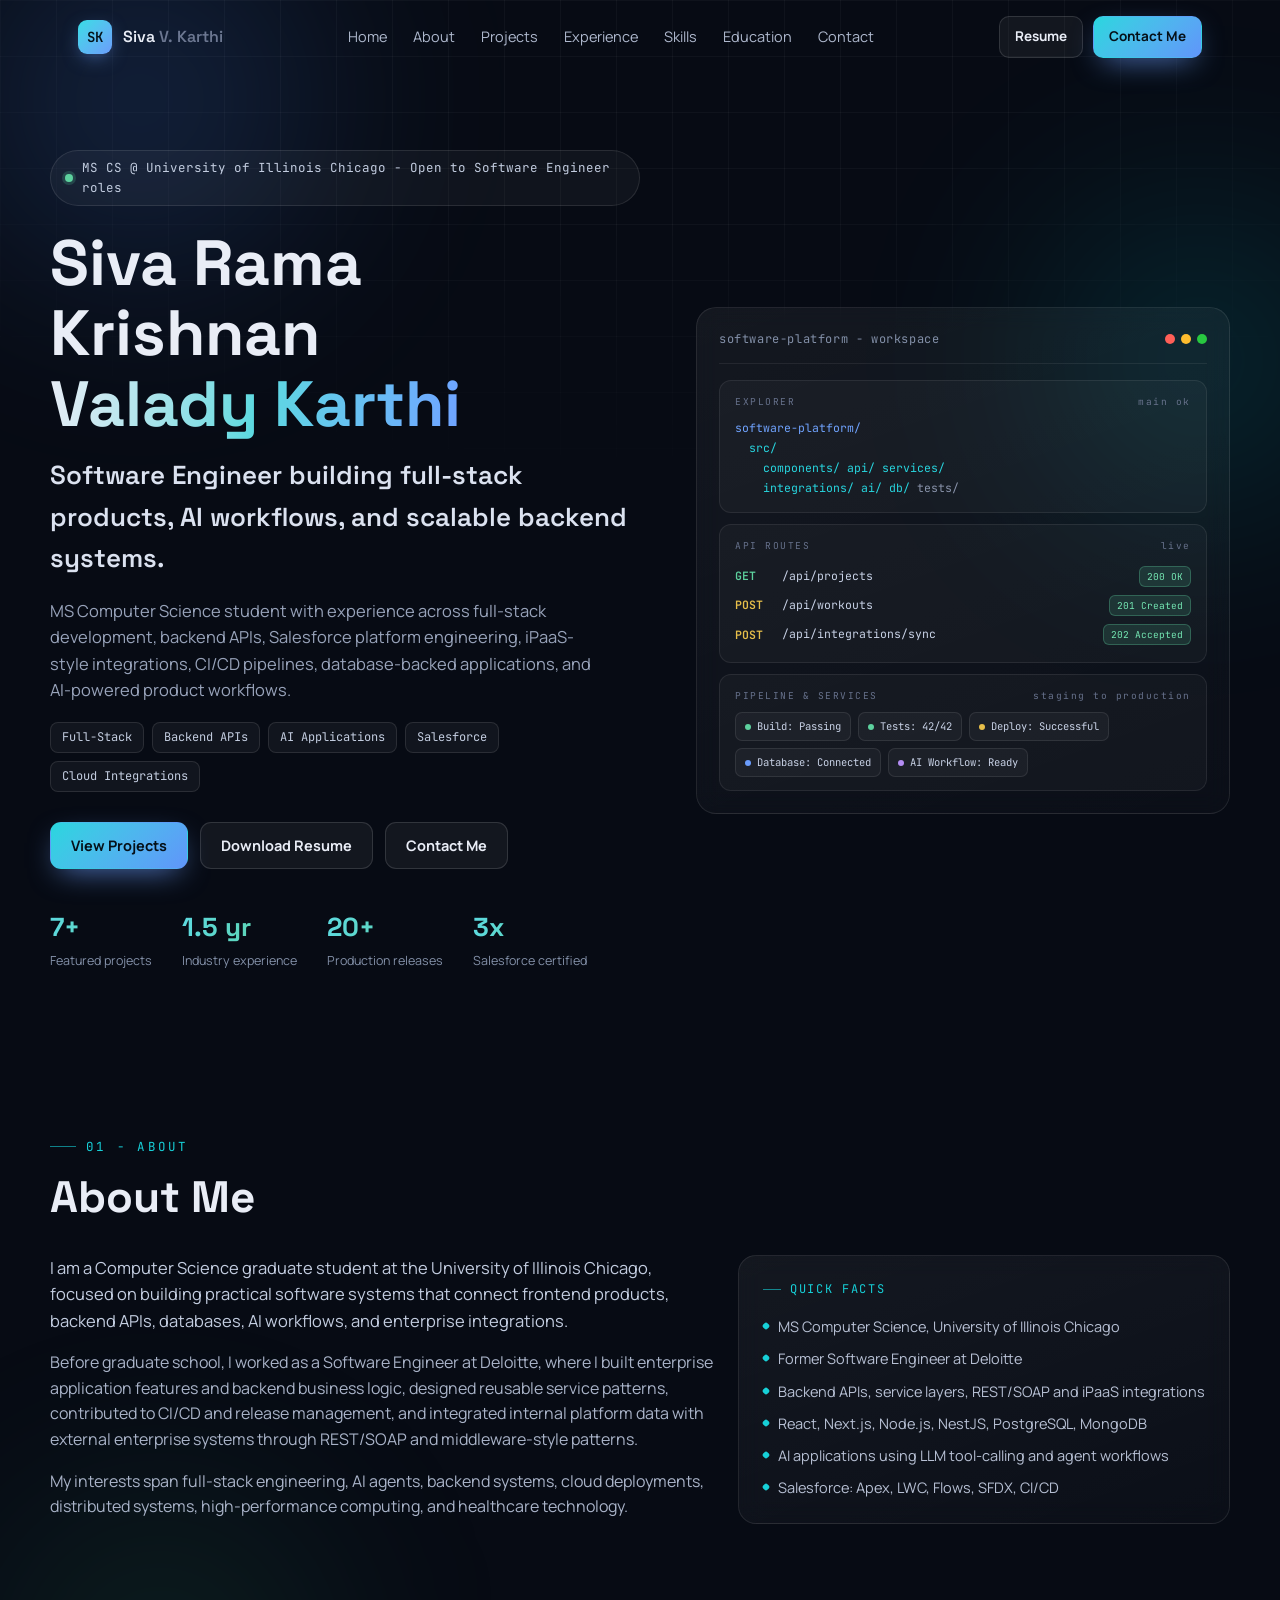
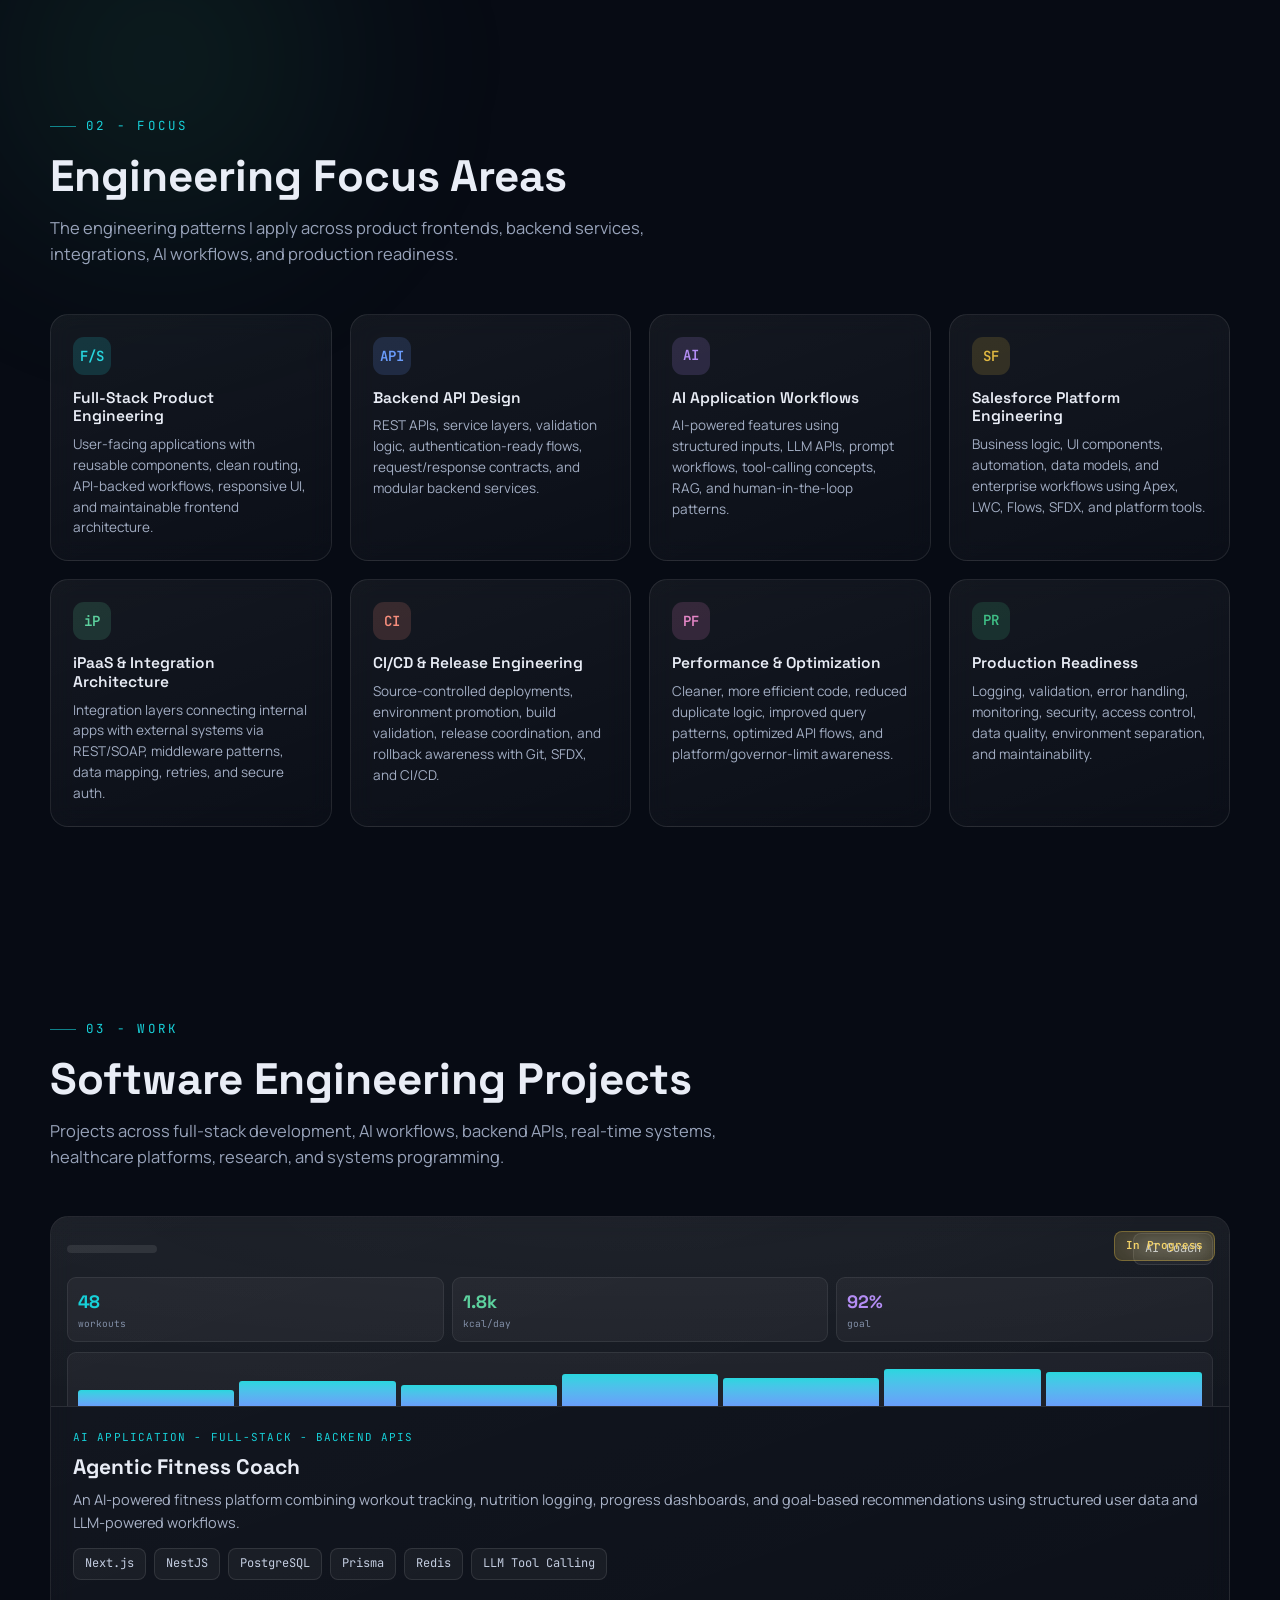
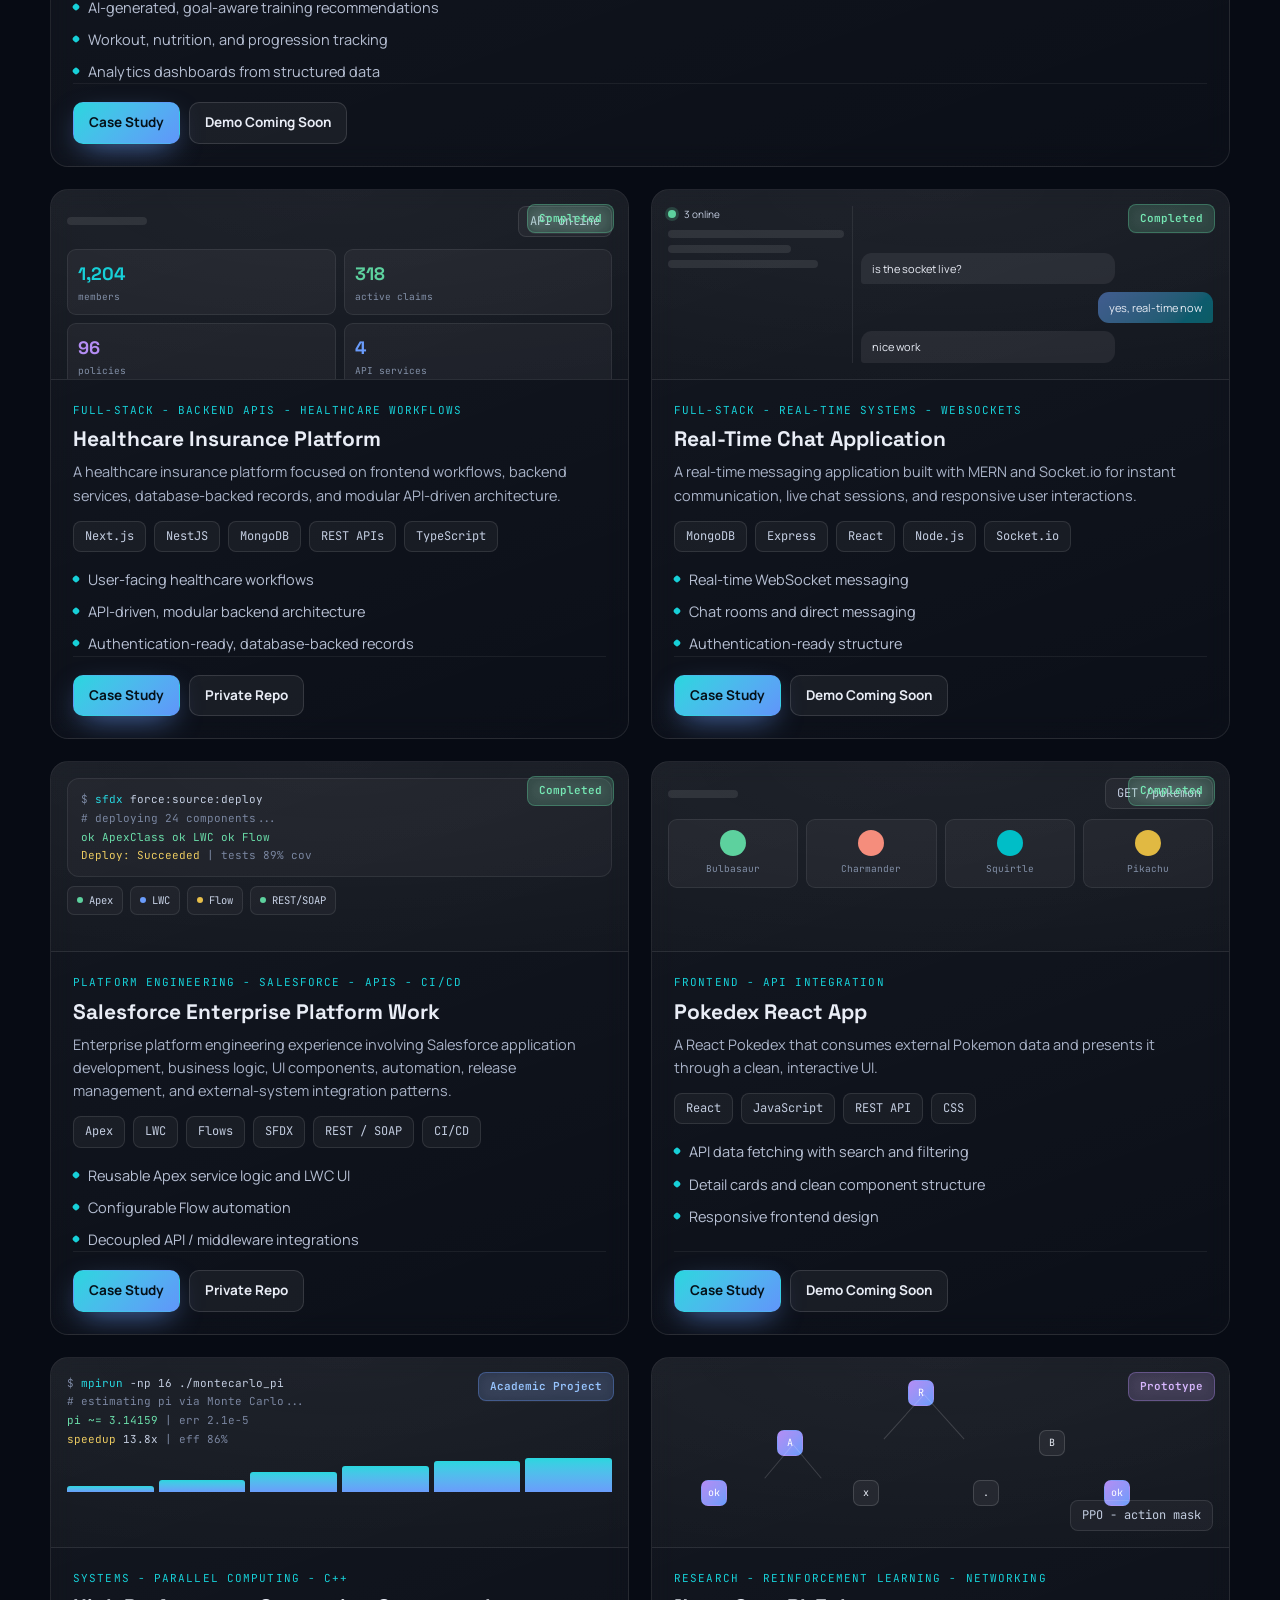
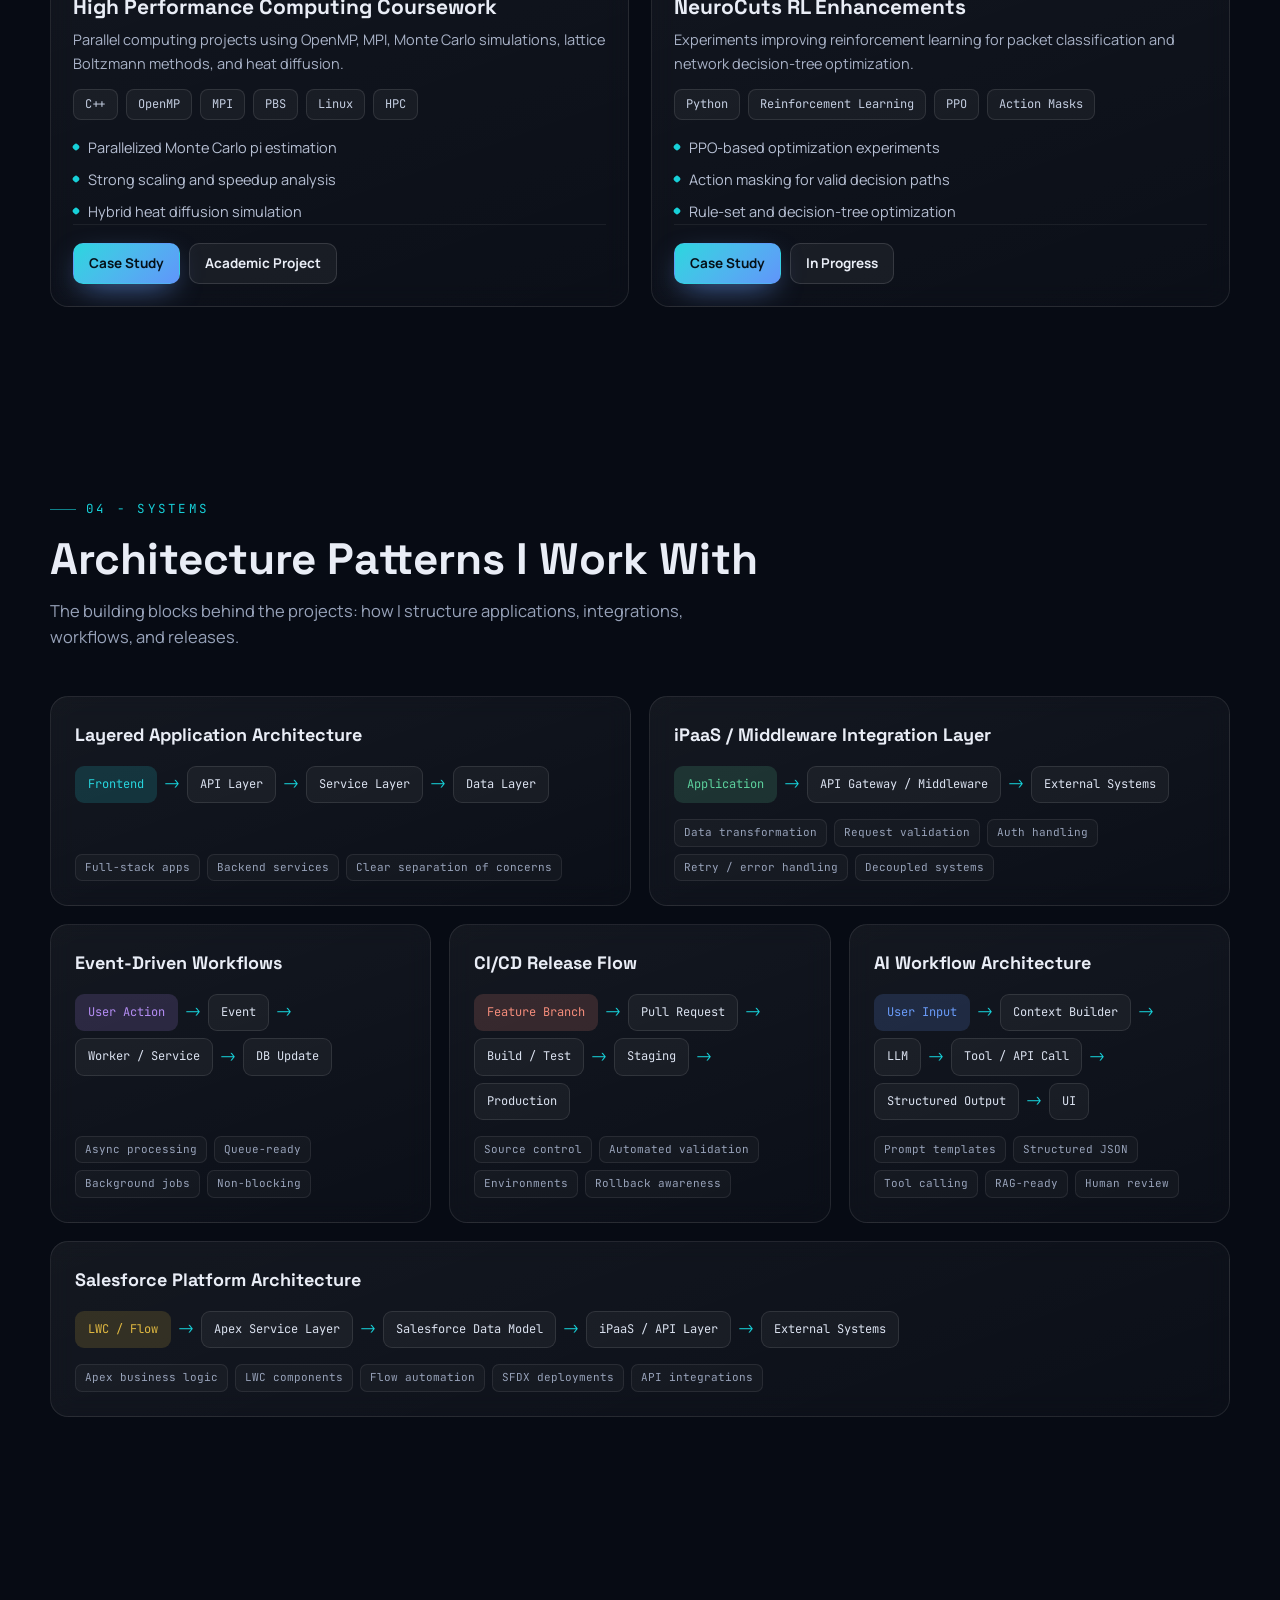
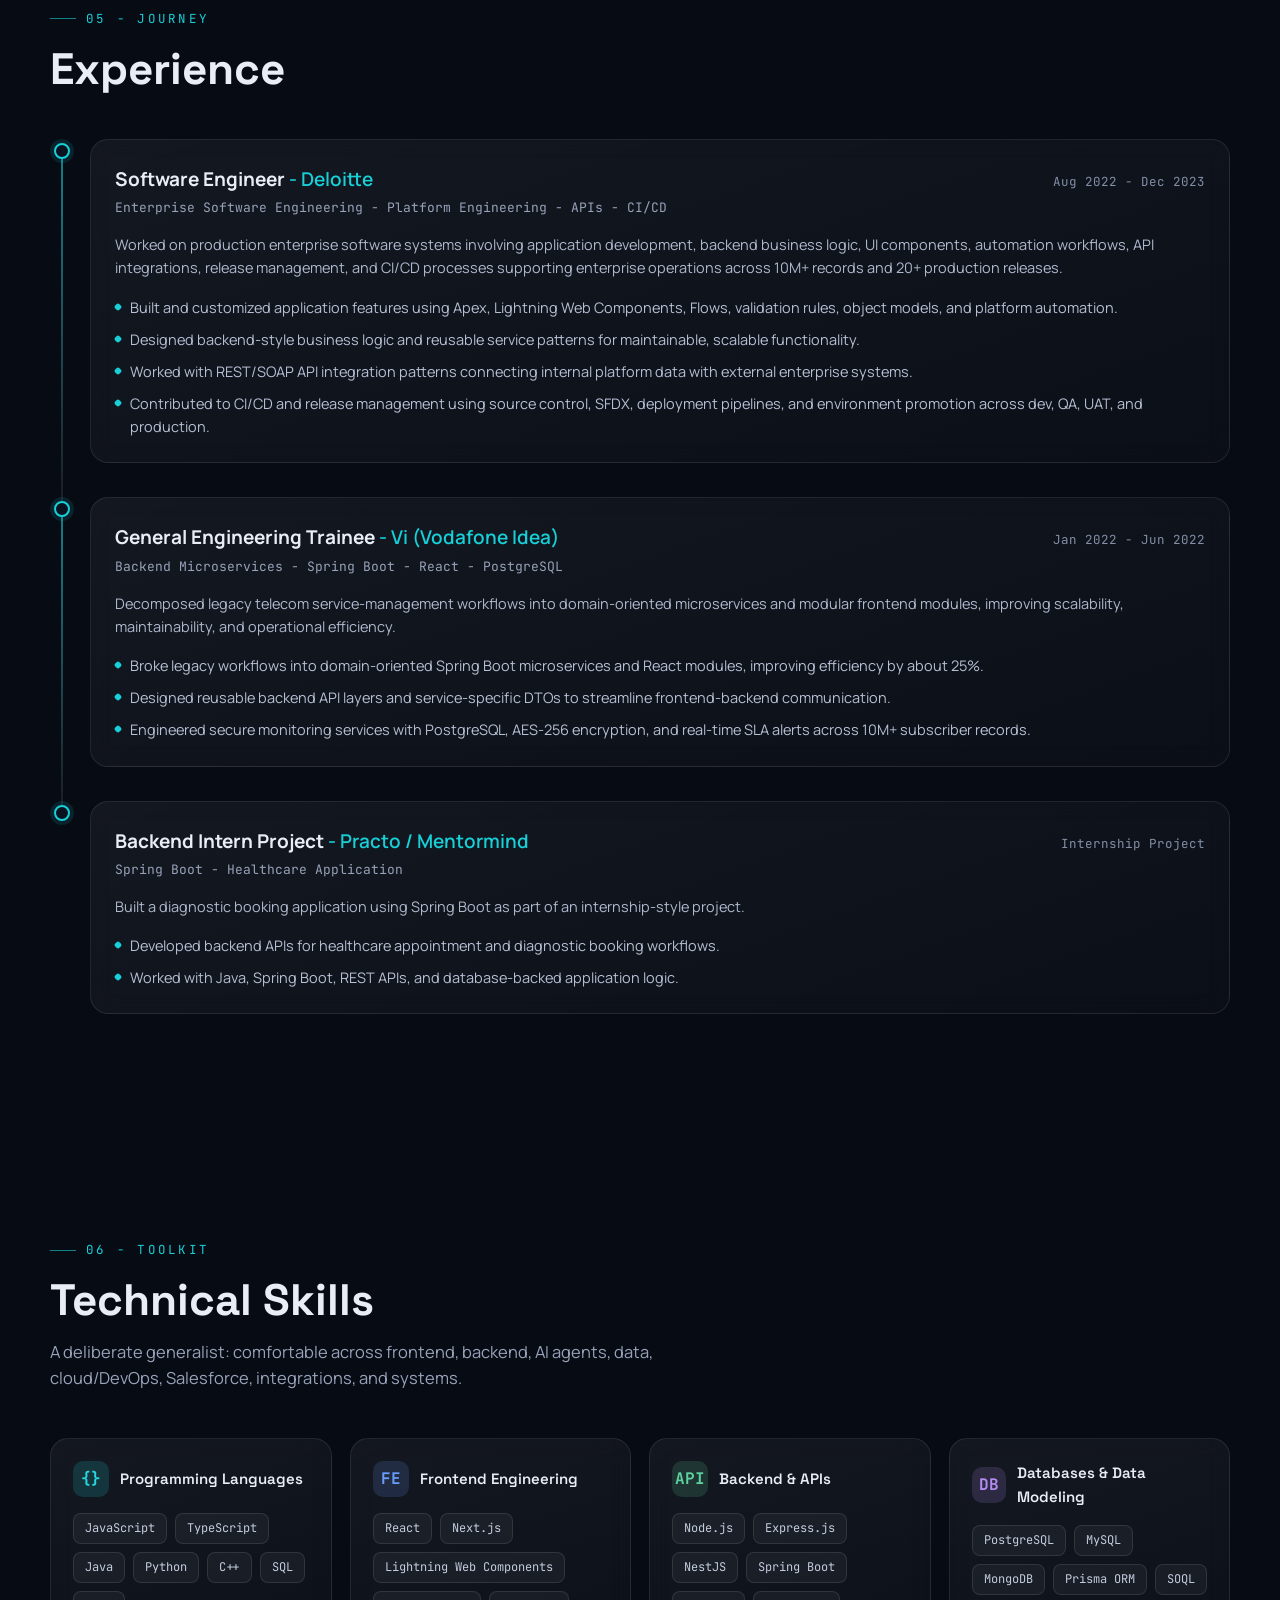
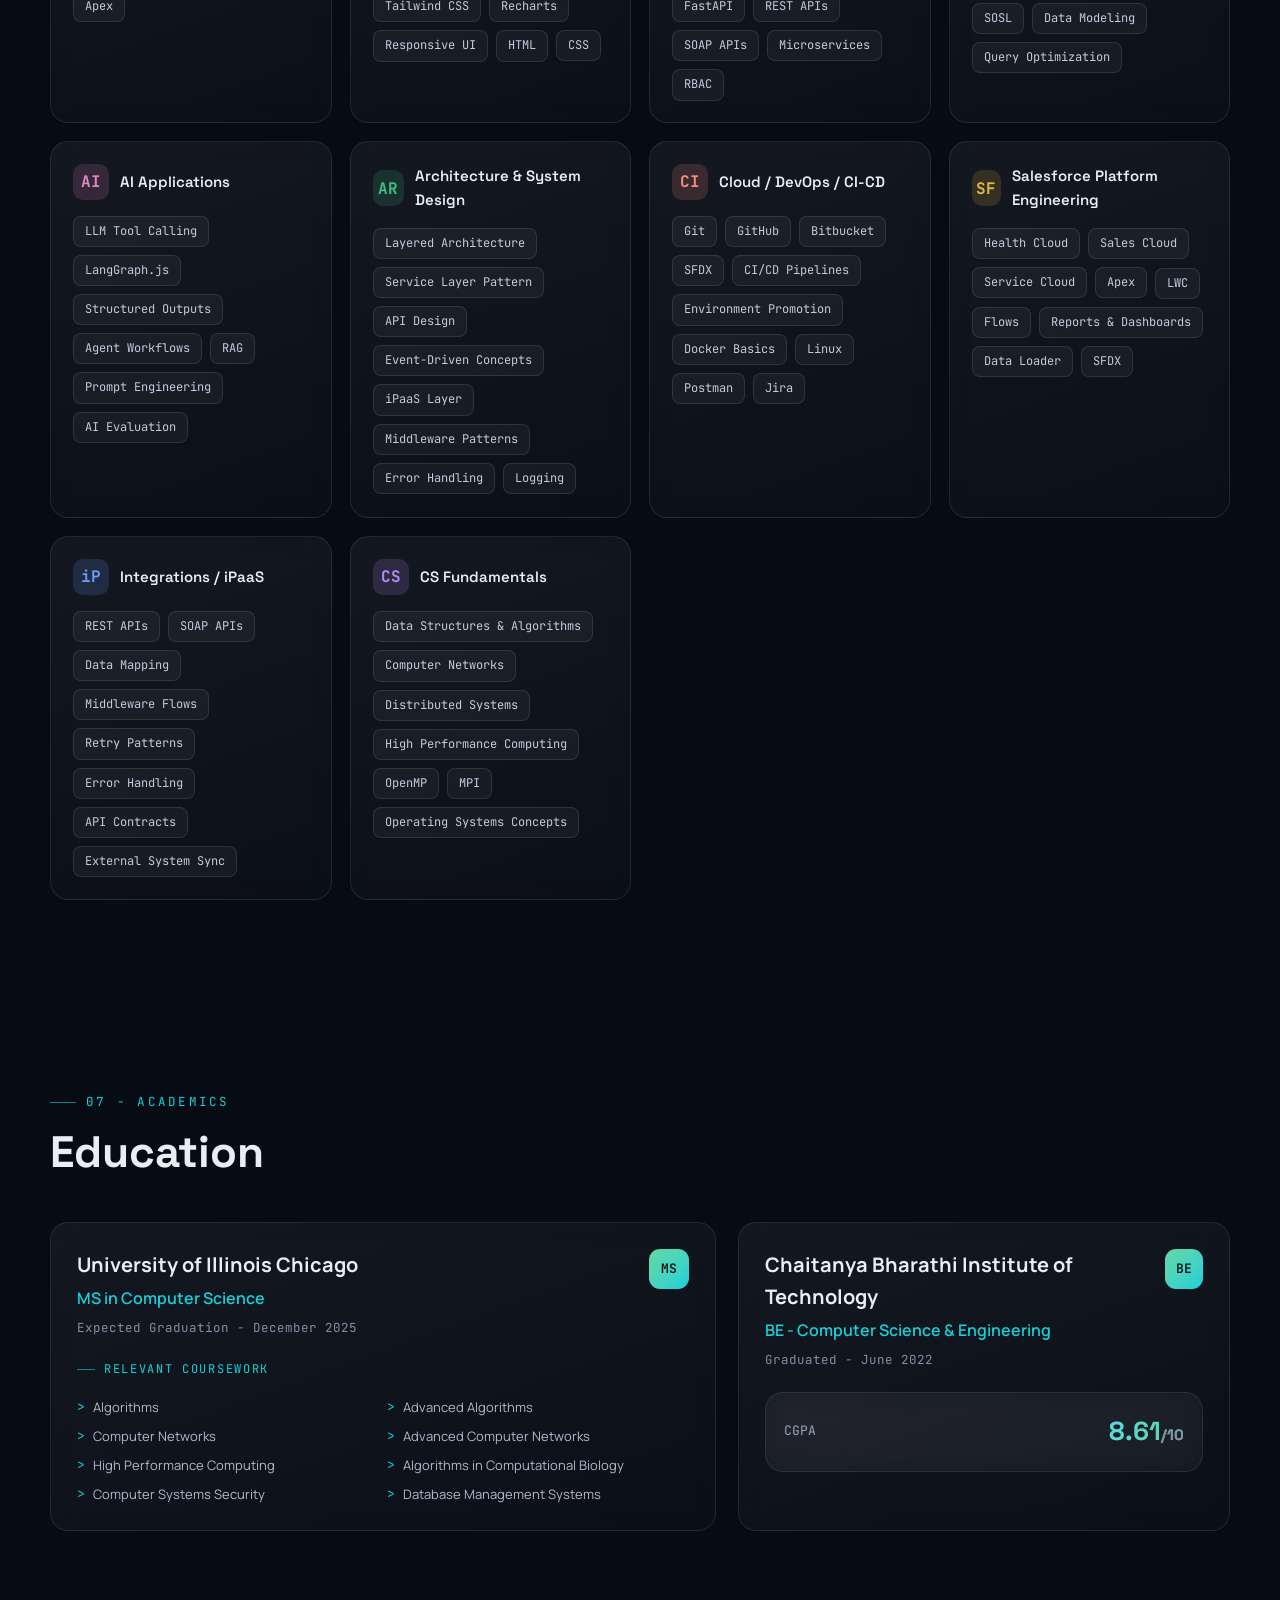
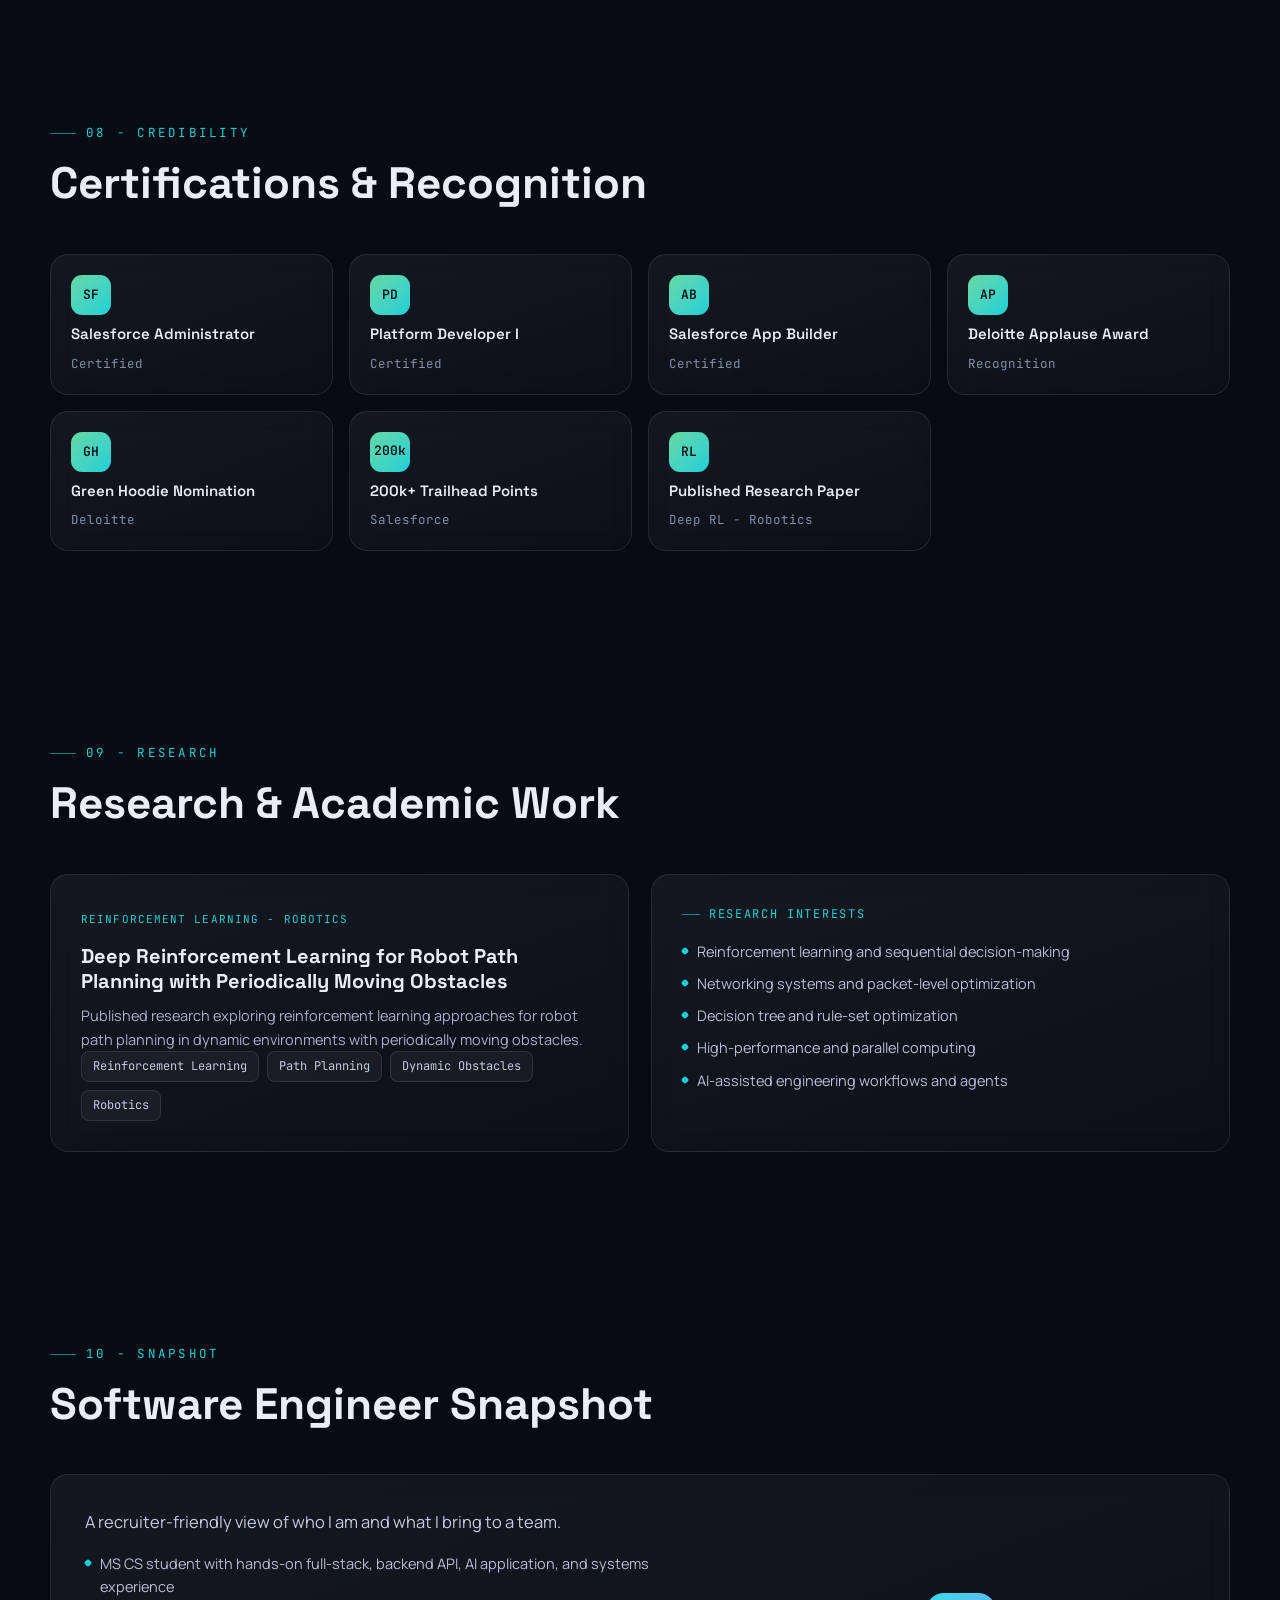
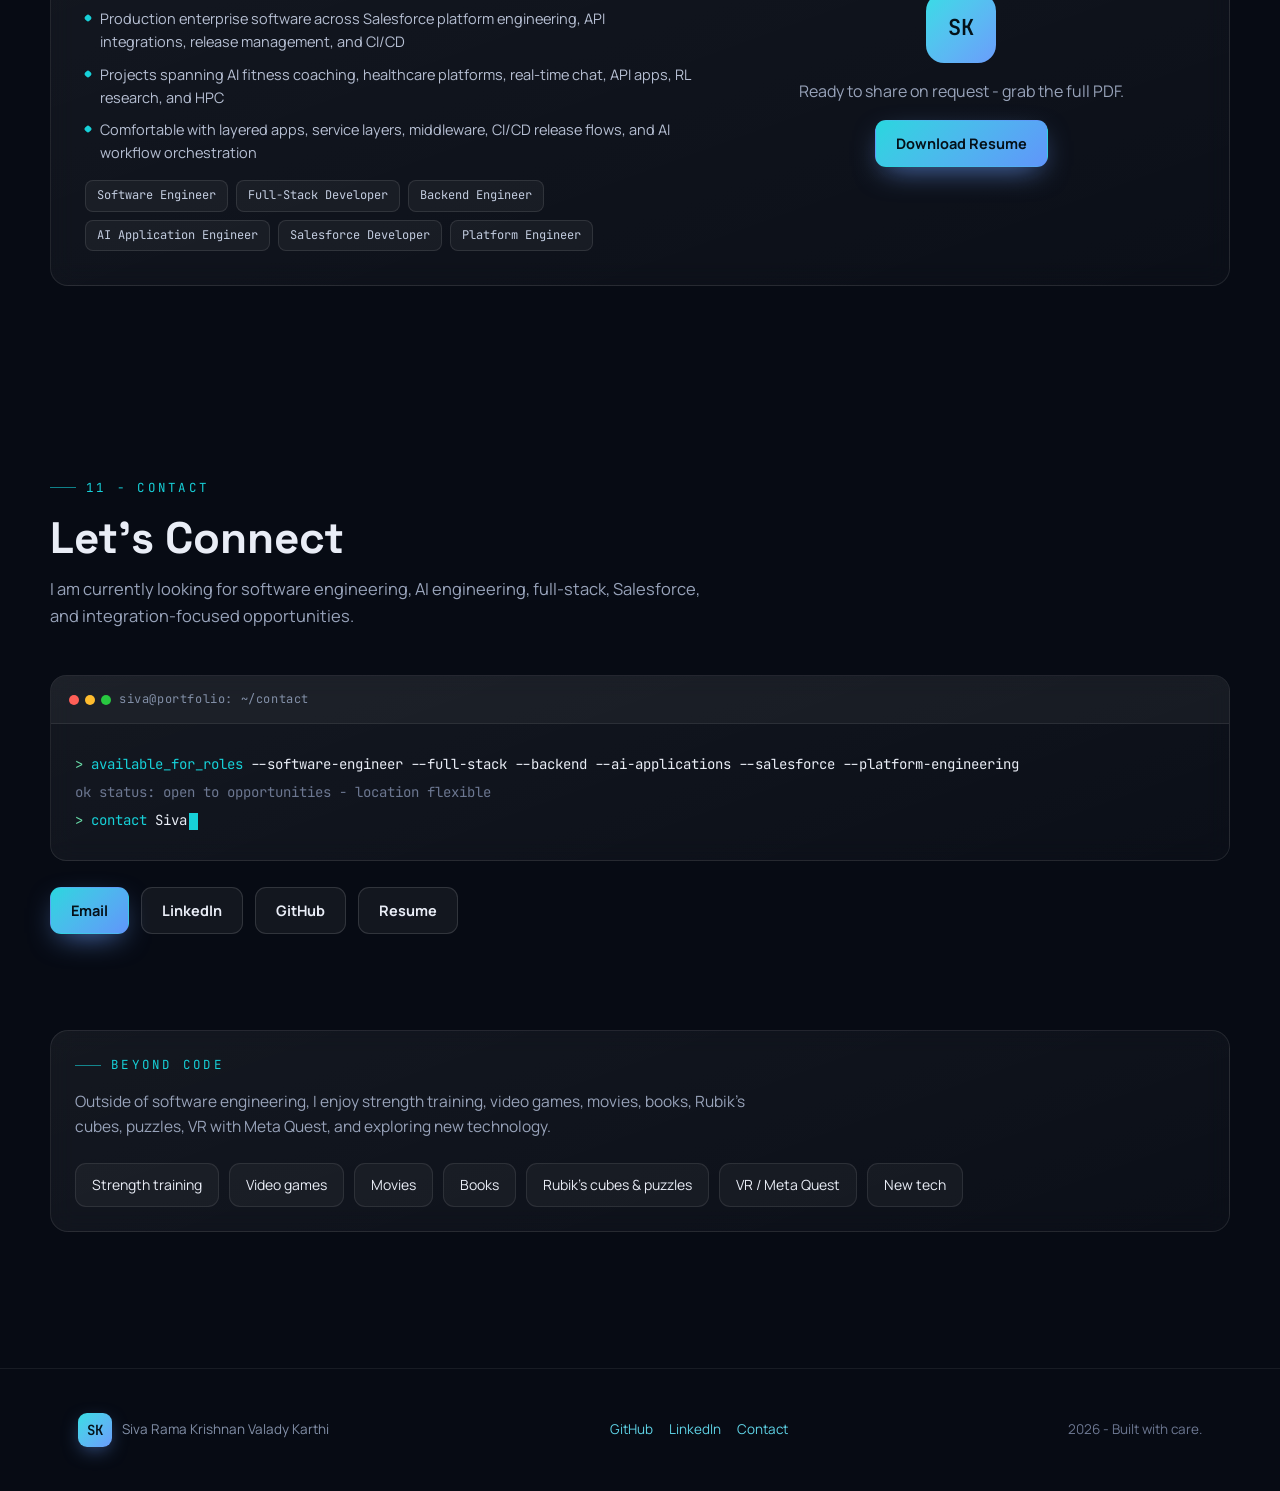
==== index.html @ 2f099daa "portfolio push init" ====
<!DOCTYPE html>
<html lang="en">
<head>
  <meta charset="utf-8">
  <meta name="viewport" content="width=device-width, initial-scale=1">
  <title>Siva Rama Krishnan Valady Karthi - Software Engineer</title>
  <link rel="preconnect" href="https://fonts.googleapis.com">
  <link rel="preconnect" href="https://fonts.gstatic.com" crossorigin>
  <link href="https://fonts.googleapis.com/css2?family=Space+Grotesk:wght@400;500;600;700&family=Manrope:wght@400;500;600;700;800&family=JetBrains+Mono:wght@400;500;600&display=swap" rel="stylesheet">
  <link rel="stylesheet" href="styles.css">
</head>
<body>
  <div class="bg">
    <div class="bg-grid"></div>
    <div class="glow glow1"></div>
    <div class="glow glow2"></div>
    <div class="glow glow3"></div>
  </div>

  <div class="page">
    <nav class="nav" id="nav">
      <div class="nav-in">
        <a href="#home" class="brand"><span class="brand-mark">SK</span><span>Siva<span class="dim"> V. Karthi</span></span></a>
        <div class="nav-links">
          <a href="#home">Home</a>
          <a href="#about">About</a>
          <a href="#projects">Projects</a>
          <a href="#experience">Experience</a>
          <a href="#skills">Skills</a>
          <a href="#education">Education</a>
          <a href="#contact">Contact</a>
        </div>
        <div class="nav-cta">
          <a href="Siva-Resume.pdf" class="btn btn-ghost btn-sm desk">Resume</a>
          <a href="#contact" class="btn btn-primary btn-sm">Contact Me</a>
        </div>
      </div>
    </nav>

    <header id="home" class="section hero wrap">
      <div>
        <span class="badge-pill"><span class="dot"></span>MS CS @ University of Illinois Chicago - Open to Software Engineer roles</span>
        <h1 class="hero-name">Siva Rama Krishnan<br><span class="grad-text">Valady Karthi</span></h1>
        <p class="hero-head">Software Engineer building full-stack products, AI workflows, and scalable backend systems.</p>
        <p class="hero-sub muted">MS Computer Science student with experience across full-stack development, backend APIs, Salesforce platform engineering, iPaaS-style integrations, CI/CD pipelines, database-backed applications, and AI-powered product workflows.</p>
        <div class="chiprow hero-tags">
          <span class="chip">Full-Stack</span><span class="chip">Backend APIs</span><span class="chip">AI Applications</span><span class="chip">Salesforce</span><span class="chip">Cloud Integrations</span>
        </div>
        <div class="hero-cta">
          <a href="#projects" class="btn btn-primary">View Projects</a>
          <a href="Siva-Resume.pdf" class="btn btn-ghost">Download Resume</a>
          <a href="#contact" class="btn btn-ghost">Contact Me</a>
        </div>
        <div class="hero-stats">
          <div><div class="stat-n grad-text2">7+</div><div class="stat-l">Featured projects</div></div>
          <div><div class="stat-n grad-text2">1.5 yr</div><div class="stat-l">Industry experience</div></div>
          <div><div class="stat-n grad-text2">20+</div><div class="stat-l">Production releases</div></div>
          <div><div class="stat-n grad-text2">3x</div><div class="stat-l">Salesforce certified</div></div>
        </div>
      </div>

      <div class="diagram glass reveal">
        <div class="diag-head">
          <span class="diag-title">software-platform - workspace</span>
          <span class="tdots"><i style="background:#ff5f57"></i><i style="background:#febc2e"></i><i style="background:#28c840"></i></span>
        </div>
        <div class="ws">
          <div class="ws-panel">
            <div class="ws-cap"><span>EXPLORER</span><span>main ok</span></div>
            <div class="ws-tree"><span class="rt">software-platform/</span><br>&nbsp;&nbsp;<span class="fld">src/</span><br>&nbsp;&nbsp;&nbsp;&nbsp;<span class="fld">components/</span> <span class="fld">api/</span> <span class="fld">services/</span><br>&nbsp;&nbsp;&nbsp;&nbsp;<span class="fld">integrations/</span> <span class="fld">ai/</span> <span class="fld">db/</span> <span class="lf">tests/</span></div>
          </div>
          <div class="ws-panel">
            <div class="ws-cap"><span>API ROUTES</span><span>live</span></div>
            <div class="api-row"><span class="mth get">GET</span><span class="api-path">/api/projects</span><span class="api-code c2xx">200 OK</span></div>
            <div class="api-row"><span class="mth post">POST</span><span class="api-path">/api/workouts</span><span class="api-code c2xx">201 Created</span></div>
            <div class="api-row"><span class="mth post">POST</span><span class="api-path">/api/integrations/sync</span><span class="api-code c2xx">202 Accepted</span></div>
          </div>
          <div class="ws-panel">
            <div class="ws-cap"><span>PIPELINE & SERVICES</span><span>staging to production</span></div>
            <div class="ws-badges">
              <span class="ws-b"><i style="background:oklch(0.78 0.13 162)"></i>Build: Passing</span>
              <span class="ws-b"><i style="background:oklch(0.78 0.13 162)"></i>Tests: 42/42</span>
              <span class="ws-b"><i style="background:oklch(0.82 0.14 90)"></i>Deploy: Successful</span>
              <span class="ws-b"><i style="background:oklch(0.7 0.15 262)"></i>Database: Connected</span>
              <span class="ws-b"><i style="background:oklch(0.72 0.15 300)"></i>AI Workflow: Ready</span>
            </div>
          </div>
        </div>
      </div>
    </header>

    <section id="about" class="section wrap">
      <div class="reveal"><span class="eyebrow">01 - About</span><h2 class="sec-title">About Me</h2></div>
      <div class="two about-grid reveal">
        <div>
          <p class="lead">I am a Computer Science graduate student at the University of Illinois Chicago, focused on building practical software systems that connect frontend products, backend APIs, databases, AI workflows, and enterprise integrations.</p>
          <p class="body-copy">Before graduate school, I worked as a Software Engineer at Deloitte, where I built enterprise application features and backend business logic, designed reusable service patterns, contributed to CI/CD and release management, and integrated internal platform data with external enterprise systems through REST/SOAP and middleware-style patterns.</p>
          <p class="body-copy">My interests span full-stack engineering, AI agents, backend systems, cloud deployments, distributed systems, high-performance computing, and healthcare technology.</p>
        </div>
        <div class="glass info-card">
          <div class="mb-label">Quick facts</div>
          <ul class="mb-list">
            <li>MS Computer Science, University of Illinois Chicago</li>
            <li>Former Software Engineer at Deloitte</li>
            <li>Backend APIs, service layers, REST/SOAP and iPaaS integrations</li>
            <li>React, Next.js, Node.js, NestJS, PostgreSQL, MongoDB</li>
            <li>AI applications using LLM tool-calling and agent workflows</li>
            <li>Salesforce: Apex, LWC, Flows, SFDX, CI/CD</li>
          </ul>
        </div>
      </div>
    </section>

    <section id="focus" class="section wrap">
      <div class="reveal"><span class="eyebrow">02 - Focus</span><h2 class="sec-title">Engineering Focus Areas</h2><p class="sec-sub muted">The engineering patterns I apply across product frontends, backend services, integrations, AI workflows, and production readiness.</p></div>
      <div class="focus-grid" id="focus-grid"></div>
    </section>

    <section id="projects" class="section wrap">
      <div class="reveal"><span class="eyebrow">03 - Work</span><h2 class="sec-title">Software Engineering Projects</h2><p class="sec-sub muted">Projects across full-stack development, AI workflows, backend APIs, real-time systems, healthcare platforms, research, and systems programming.</p></div>
      <div class="proj-grid" id="projects-grid"></div>
    </section>

    <section id="patterns" class="section wrap">
      <div class="reveal"><span class="eyebrow">04 - Systems</span><h2 class="sec-title">Architecture Patterns I Work With</h2><p class="sec-sub muted">The building blocks behind the projects: how I structure applications, integrations, workflows, and releases.</p></div>
      <div class="pat-grid" id="patterns-grid"></div>
    </section>

    <section id="experience" class="section wrap">
      <div class="reveal"><span class="eyebrow">05 - Journey</span><h2 class="sec-title">Experience</h2></div>
      <div class="timeline" id="experience-timeline"></div>
    </section>

    <section id="skills" class="section wrap">
      <div class="reveal"><span class="eyebrow">06 - Toolkit</span><h2 class="sec-title">Technical Skills</h2><p class="sec-sub muted">A deliberate generalist: comfortable across frontend, backend, AI agents, data, cloud/DevOps, Salesforce, integrations, and systems.</p></div>
      <div class="skill-grid" id="skills-grid"></div>
    </section>

    <section id="education" class="section wrap">
      <div class="reveal"><span class="eyebrow">07 - Academics</span><h2 class="sec-title">Education</h2></div>
      <div class="edu-grid" id="education-section"></div>
    </section>

    <section id="certs" class="section wrap">
      <div class="reveal"><span class="eyebrow">08 - Credibility</span><h2 class="sec-title">Certifications & Recognition</h2></div>
      <div class="cert-grid" id="certs-grid"></div>
    </section>

    <section id="research" class="section wrap">
      <div class="reveal"><span class="eyebrow">09 - Research</span><h2 class="sec-title">Research & Academic Work</h2></div>
      <div class="two">
        <div class="res-card glass reveal">
          <span class="proj-cat">Reinforcement Learning - Robotics</span>
          <h3 class="res-title">Deep Reinforcement Learning for Robot Path Planning with Periodically Moving Obstacles</h3>
          <p class="proj-desc">Published research exploring reinforcement learning approaches for robot path planning in dynamic environments with periodically moving obstacles.</p>
          <div class="chiprow"><span class="chip">Reinforcement Learning</span><span class="chip">Path Planning</span><span class="chip">Dynamic Obstacles</span><span class="chip">Robotics</span></div>
        </div>
        <div class="res-card glass reveal">
          <div class="mb-label">Research interests</div>
          <ul class="mb-list">
            <li>Reinforcement learning and sequential decision-making</li>
            <li>Networking systems and packet-level optimization</li>
            <li>Decision tree and rule-set optimization</li>
            <li>High-performance and parallel computing</li>
            <li>AI-assisted engineering workflows and agents</li>
          </ul>
        </div>
      </div>
    </section>

    <section class="section wrap">
      <div class="reveal"><span class="eyebrow">10 - Snapshot</span><h2 class="sec-title">Software Engineer Snapshot</h2></div>
      <div class="resume-snap glass reveal">
        <div>
          <p class="lead">A recruiter-friendly view of who I am and what I bring to a team.</p>
          <ul class="snap-list">
            <li>MS CS student with hands-on full-stack, backend API, AI application, and systems experience</li>
            <li>Production enterprise software across Salesforce platform engineering, API integrations, release management, and CI/CD</li>
            <li>Projects spanning AI fitness coaching, healthcare platforms, real-time chat, API apps, RL research, and HPC</li>
            <li>Comfortable with layered apps, service layers, middleware, CI/CD release flows, and AI workflow orchestration</li>
          </ul>
          <div class="roles-tags">
            <span class="chip">Software Engineer</span><span class="chip">Full-Stack Developer</span><span class="chip">Backend Engineer</span><span class="chip">AI Application Engineer</span><span class="chip">Salesforce Developer</span><span class="chip">Platform Engineer</span>
          </div>
        </div>
        <div class="snap-mark">
          <div class="snap-logo">SK</div>
          <p class="muted">Ready to share on request - grab the full PDF.</p>
          <a href="Siva-Resume.pdf" class="btn btn-primary">Download Resume</a>
        </div>
      </div>
    </section>

    <section id="contact" class="section wrap">
      <div class="reveal"><span class="eyebrow">11 - Contact</span><h2 class="sec-title">Let's Connect</h2><p class="sec-sub muted">I am currently looking for software engineering, AI engineering, full-stack, Salesforce, and integration-focused opportunities.</p></div>
      <div class="contact-term glass reveal">
        <div class="ct-head"><span class="tdots"><i style="background:#ff5f57"></i><i style="background:#febc2e"></i><i style="background:#28c840"></i></span><span class="diag-title">siva@portfolio: ~/contact</span></div>
        <div class="ct-body">
          <div><span class="ct-p">&gt;</span> <span class="acc-cyan">available_for_roles</span> --software-engineer --full-stack --backend --ai-applications --salesforce --platform-engineering</div>
          <div class="dim">ok status: open to opportunities - location flexible</div>
          <div><span class="ct-p">&gt;</span> <span class="acc-cyan">contact</span> Siva<span class="cur"></span></div>
        </div>
      </div>
      <div class="contact-cta reveal">
        <a href="mailto:vsivaramakrishn3@gmail.com" class="btn btn-primary">Email</a>
        <a href="https://www.linkedin.com/in/sramk/" target="_blank" rel="noopener" class="btn btn-ghost">LinkedIn</a>
        <a href="https://github.com/sram533" target="_blank" rel="noopener" class="btn btn-ghost">GitHub</a>
        <a href="Siva-Resume.pdf" class="btn btn-ghost">Resume</a>
      </div>
    </section>

    <section class="section wrap beyond-section">
      <div class="glass reveal info-card">
        <span class="eyebrow">Beyond Code</span>
        <p class="muted beyond-copy">Outside of software engineering, I enjoy strength training, video games, movies, books, Rubik's cubes, puzzles, VR with Meta Quest, and exploring new technology.</p>
        <div class="beyond-grid">
          <span class="beyond-chip">Strength training</span><span class="beyond-chip">Video games</span><span class="beyond-chip">Movies</span><span class="beyond-chip">Books</span><span class="beyond-chip">Rubik's cubes & puzzles</span><span class="beyond-chip">VR / Meta Quest</span><span class="beyond-chip">New tech</span>
        </div>
      </div>
    </section>

    <footer class="footer">
      <div class="wrap foot-in">
        <div class="fx ac gap10"><span class="brand-mark">SK</span><span>Siva Rama Krishnan Valady Karthi</span></div>
        <div class="fx gap16"><a class="link" href="https://github.com/sram533" target="_blank" rel="noopener">GitHub</a><a class="link" href="https://www.linkedin.com/in/sramk/" target="_blank" rel="noopener">LinkedIn</a><a class="link" href="#contact">Contact</a></div>
        <div class="dim">2026 - Built with care.</div>
      </div>
    </footer>
  </div>

  <div class="overlay" id="project-modal" hidden>
    <div class="modal glass" role="dialog" aria-modal="true" aria-labelledby="modal-title">
      <button class="modal-close" id="modal-close" aria-label="Close project case study">x</button>
      <div class="modal-head" id="modal-head"></div>
      <div class="modal-body" id="modal-body"></div>
    </div>
  </div>

  <script src="app.js"></script>
</body>
</html>
---- styles.css ----
*{box-sizing:border-box}
html{scroll-behavior:smooth}
body{margin:0;background:#070b14;color:#e9edf6;font-family:'Manrope',system-ui,sans-serif;-webkit-font-smoothing:antialiased;line-height:1.6;overflow-x:hidden}
a{color:inherit;text-decoration:none}
a.link{color:#5fd3e6}
a.link:hover{color:#8ee7f4}
h1,h2,h3,h4{font-family:'Space Grotesk',sans-serif;margin:0;line-height:1.1}
p{margin:0}
button{font:inherit}
.page{position:relative;z-index:1}
.bg{position:fixed;inset:0;z-index:0;pointer-events:none;background:#070b14}
.bg-grid{position:absolute;inset:0;background-image:linear-gradient(rgba(255,255,255,.035) 1px,transparent 1px),linear-gradient(90deg,rgba(255,255,255,.035) 1px,transparent 1px);background-size:56px 56px;mask-image:radial-gradient(ellipse 100% 70% at 50% 0%,#000 35%,transparent 80%)}
.glow{position:absolute;border-radius:50%;filter:blur(90px);opacity:.5}
.glow1{top:-160px;left:-120px;width:520px;height:520px;background:radial-gradient(circle,oklch(0.6 0.16 260/.55),transparent 70%);animation:driftA 20s ease-in-out infinite}
.glow2{top:120px;right:-160px;width:480px;height:480px;background:radial-gradient(circle,oklch(0.72 0.14 200/.4),transparent 70%);animation:driftB 24s ease-in-out infinite}
.glow3{top:1400px;left:-100px;width:520px;height:520px;background:radial-gradient(circle,oklch(0.72 0.14 160/.28),transparent 70%);animation:driftA 28s ease-in-out infinite}
.acc-cyan{color:oklch(0.78 0.13 200)}
.acc-blue{color:oklch(0.7 0.15 262)}
.acc-emerald{color:oklch(0.78 0.13 162)}
.acc-purple{color:oklch(0.72 0.15 300)}
.grad-text{background:linear-gradient(100deg,#e9edf6 0%,oklch(0.82 0.11 200) 50%,oklch(0.72 0.15 262) 100%);-webkit-background-clip:text;background-clip:text;color:transparent}
.grad-text2{background:linear-gradient(100deg,oklch(0.82 0.11 200),oklch(0.78 0.13 162));-webkit-background-clip:text;background-clip:text;color:transparent}
.muted{color:#98a3ba}
.dim{color:#6c7791}
.wrap{max-width:1180px;margin:0 auto;padding:0 28px}
.section{position:relative;padding:96px 0;scroll-margin-top:84px}
.eyebrow{font-family:'JetBrains Mono',monospace;font-size:12.5px;letter-spacing:.18em;text-transform:uppercase;color:oklch(0.78 0.13 200);display:flex;align-items:center;gap:10px}
.eyebrow::before{content:"";width:26px;height:1px;background:oklch(0.78 0.13 200/.6)}
.sec-title{font-size:clamp(30px,4vw,44px);font-weight:700;margin-top:16px}
.sec-sub{margin-top:14px;max-width:680px;font-size:16.5px}
.glass{background:linear-gradient(160deg,rgba(255,255,255,.055),rgba(255,255,255,.018));border:1px solid rgba(255,255,255,.09);border-radius:18px;backdrop-filter:blur(12px)}
.nav{position:fixed;top:0;left:0;right:0;z-index:50;transition:background .3s,border-color .3s,backdrop-filter .3s;border-bottom:1px solid transparent}
.nav.scrolled{background:rgba(9,13,22,.72);backdrop-filter:blur(16px);border-bottom-color:rgba(255,255,255,.07)}
.nav-in{max-width:1180px;margin:0 auto;padding:16px 28px;display:flex;align-items:center;justify-content:space-between;gap:20px}
.brand{display:flex;align-items:center;gap:11px;font-family:'Space Grotesk';font-weight:600;font-size:16px}
.brand-mark{width:34px;height:34px;border-radius:9px;display:grid;place-items:center;font-family:'JetBrains Mono';font-weight:600;font-size:14px;color:#04121a;background:linear-gradient(135deg,oklch(0.82 0.13 200),oklch(0.7 0.15 262));box-shadow:0 6px 20px -6px oklch(0.7 0.15 262/.7)}
.nav-links{display:flex;gap:26px;font-size:14.5px}
.nav-links a{color:#aeb8cd;transition:color .2s}
.nav-links a:hover{color:#fff}
.nav-cta{display:flex;gap:10px;align-items:center}
.btn{display:inline-flex;align-items:center;justify-content:center;gap:8px;font-family:'Manrope';font-weight:700;font-size:14.5px;padding:11px 20px;border-radius:11px;cursor:pointer;border:1px solid transparent;transition:transform .18s,box-shadow .25s,background .2s,border-color .2s;white-space:nowrap}
.btn:hover{transform:translateY(-2px)}
.btn-primary{background:linear-gradient(135deg,oklch(0.8 0.13 200),oklch(0.68 0.16 262));color:#051018;box-shadow:0 10px 30px -10px oklch(0.7 0.15 262/.8)}
.btn-ghost{background:rgba(255,255,255,.05);border-color:rgba(255,255,255,.13);color:#e9edf6}
.btn-ghost:hover{background:rgba(255,255,255,.09);border-color:rgba(255,255,255,.22)}
.btn-sm{padding:9px 15px;font-size:13.5px;border-radius:10px}
.chip{font-family:'JetBrains Mono';font-size:12px;padding:5px 11px;border-radius:8px;background:rgba(255,255,255,.045);border:1px solid rgba(255,255,255,.1);color:#c3cde0;white-space:nowrap}
.chiprow{display:flex;flex-wrap:wrap;gap:8px}
.hero{position:relative;padding:150px 0 70px;display:grid;grid-template-columns:1.05fr .95fr;gap:56px;align-items:center}
.badge-pill{display:inline-flex;align-items:center;gap:9px;font-family:'JetBrains Mono';font-size:12.5px;padding:7px 14px;border-radius:999px;background:rgba(255,255,255,.04);border:1px solid rgba(255,255,255,.1);color:#c3cde0}
.dot{width:8px;height:8px;border-radius:50%;background:oklch(0.78 0.13 162);box-shadow:0 0 0 3px oklch(0.78 0.13 162/.2);animation:pulse 2s infinite}
.hero-name{font-size:clamp(38px,5.4vw,64px);font-weight:700;margin-top:22px}
.hero-head{font-size:clamp(19px,2.4vw,26px);font-weight:600;margin-top:16px;color:#dbe2f0;font-family:'Space Grotesk'}
.hero-sub{margin-top:18px;font-size:16.5px;max-width:560px}
.hero-tags{margin-top:18px}
.hero-cta{display:flex;flex-wrap:wrap;gap:12px;margin-top:30px}
.hero-stats{display:flex;gap:30px;margin-top:38px;flex-wrap:wrap}
.stat-n{font-family:'Space Grotesk';font-weight:700;font-size:26px}
.stat-l{font-size:12.5px;color:#8390a8;margin-top:2px}
.diagram{position:relative;padding:22px;border-radius:20px}
.diag-head{display:flex;align-items:center;justify-content:space-between;margin-bottom:16px;padding-bottom:14px;border-bottom:1px solid rgba(255,255,255,.07)}
.diag-title{font-family:'JetBrains Mono';font-size:12px;color:#8390a8;letter-spacing:.05em}
.tdots{display:flex;gap:6px}.tdots i{width:10px;height:10px;border-radius:50%;display:block}
.ws{display:flex;flex-direction:column;gap:11px;animation:floatY 7s ease-in-out infinite}
.ws-panel{background:rgba(255,255,255,.03);border:1px solid rgba(255,255,255,.08);border-radius:12px;padding:13px 15px;transition:border-color .25s,transform .25s}
.ws-panel:hover{border-color:rgba(255,255,255,.17);transform:translateY(-2px)}
.ws-cap{font-family:'JetBrains Mono';font-size:9.5px;letter-spacing:.16em;color:#67728c;margin-bottom:9px;display:flex;align-items:center;justify-content:space-between}
.ws-tree{font-family:'JetBrains Mono';font-size:11.5px;line-height:1.75;color:#c3cde0}
.ws-tree .fld{color:oklch(0.8 0.13 200)}.ws-tree .rt{color:oklch(0.72 0.15 262)}.ws-tree .lf{color:#8a94ab}
.api-row{display:flex;align-items:center;gap:9px;font-family:'JetBrains Mono';font-size:11.5px;padding:4px 0}
.mth{font-weight:600;flex-shrink:0;width:38px}.mth.get{color:oklch(0.78 0.13 162)}.mth.post{color:oklch(0.82 0.14 90)}
.api-path{color:#c8d2e6;flex:1;white-space:nowrap;overflow:hidden;text-overflow:ellipsis}
.api-code{font-size:9.5px;padding:2px 7px;border-radius:6px;flex-shrink:0}.c2xx{background:oklch(0.78 0.13 162/.15);color:oklch(0.85 0.13 162);border:1px solid oklch(0.78 0.13 162/.3)}
.ws-badges{display:flex;flex-wrap:wrap;gap:7px}.ws-b{display:flex;align-items:center;gap:6px;font-family:'JetBrains Mono';font-size:10.5px;padding:5px 9px;border-radius:7px;background:rgba(255,255,255,.035);border:1px solid rgba(255,255,255,.09);color:#c8d2e6}.ws-b i{width:6px;height:6px;border-radius:50%;display:block}
.two{display:grid;grid-template-columns:1fr 1fr;gap:22px;margin-top:46px}
.about-grid{grid-template-columns:1.15fr .85fr;margin-top:34px}
.lead{font-size:16.5px;color:#c3cde0}
.body-copy{font-size:16px;color:#a9b3c8;margin-top:16px}
.info-card{padding:24px}
.focus-grid{display:grid;grid-template-columns:repeat(4,1fr);gap:18px;margin-top:46px}
.focus-card{padding:22px;transition:.3s;position:relative;overflow:hidden}
.focus-card::after{content:"";position:absolute;top:0;left:0;right:0;height:2px;background:var(--fc);opacity:.5;transform:scaleX(0);transform-origin:left;transition:transform .35s}
.focus-card:hover{transform:translateY(-5px);border-color:rgba(255,255,255,.18)}
.focus-card:hover::after{transform:scaleX(1)}
.focus-ic{width:38px;height:38px;border-radius:11px;display:grid;place-items:center;font-family:'JetBrains Mono';font-weight:600;font-size:14px;margin-bottom:14px;background:var(--fc-bg);color:var(--fc)}
.focus-t{font-family:'Space Grotesk';font-weight:600;font-size:15.5px;margin-bottom:8px;line-height:1.2}
.focus-d{font-size:13.5px;color:#a3aec4;line-height:1.55}
.proj-grid{display:grid;grid-template-columns:repeat(2,1fr);gap:22px;margin-top:46px}
.proj-card{padding:0;overflow:hidden;display:flex;flex-direction:column;transition:transform .3s,box-shadow .35s,border-color .3s}
.proj-card:hover{transform:translateY(-6px);border-color:rgba(255,255,255,.18);box-shadow:0 26px 60px -30px rgba(0,0,0,.8)}
.proj-feat{grid-column:span 2}
.mock{position:relative;height:190px;overflow:hidden;border-bottom:1px solid rgba(255,255,255,.07);background:radial-gradient(120% 120% at 50% 0%,rgba(255,255,255,.05),rgba(255,255,255,.01))}
.mock-pad{padding:16px;height:100%}
.proj-body{padding:22px;display:flex;flex-direction:column;flex:1}
.proj-cat{font-family:'JetBrains Mono';font-size:11px;letter-spacing:.1em;text-transform:uppercase;color:oklch(0.78 0.13 200)}
.proj-title{font-size:21px;font-weight:700;margin-top:8px}
.proj-desc{font-size:14.5px;margin-top:10px;color:#a9b3c8}
.proj-foot{display:flex;flex-wrap:wrap;gap:9px;margin-top:auto;padding-top:18px;border-top:1px solid rgba(255,255,255,.06)}
.status{position:absolute;top:14px;right:14px;font-family:'JetBrains Mono';font-size:11px;font-weight:600;padding:5px 11px;border-radius:8px;backdrop-filter:blur(8px);z-index:2}
.st-done{background:oklch(0.78 0.13 162/.16);color:oklch(0.85 0.13 162);border:1px solid oklch(0.78 0.13 162/.35)}
.st-prog{background:oklch(0.8 0.14 90/.16);color:oklch(0.87 0.13 92);border:1px solid oklch(0.8 0.14 90/.35)}
.st-acad{background:oklch(0.7 0.15 262/.16);color:oklch(0.82 0.13 262);border:1px solid oklch(0.7 0.15 262/.35)}
.st-proto{background:oklch(0.72 0.15 300/.16);color:oklch(0.84 0.13 300);border:1px solid oklch(0.72 0.15 300/.35)}
.mk-bar{height:8px;border-radius:4px;background:rgba(255,255,255,.09)}
.mk-tile{background:rgba(255,255,255,.045);border:1px solid rgba(255,255,255,.08);border-radius:9px;padding:10px}
.mk-kpi{font-family:'Space Grotesk';font-weight:700;font-size:18px}
.mk-kl{font-size:9.5px;color:#8390a8;font-family:'JetBrains Mono'}
.bars{display:flex;align-items:flex-end;gap:5px;height:44px}
.bars i{flex:1;border-radius:3px 3px 0 0;background:linear-gradient(to top,oklch(0.7 0.15 262),oklch(0.8 0.13 200))}
.msg{max-width:72%;padding:8px 11px;border-radius:11px;font-size:11px;line-height:1.4}
.msg-in{background:rgba(255,255,255,.07);border-bottom-left-radius:3px}
.msg-out{background:linear-gradient(135deg,oklch(0.7 0.15 262/.5),oklch(0.72 0.14 200/.4));border-bottom-right-radius:3px;margin-left:auto}
.term{font-family:'JetBrains Mono';font-size:11px;line-height:1.7;color:#c3cde0}.term .g{color:oklch(0.82 0.13 162)}.term .c{color:oklch(0.8 0.13 200)}.term .y{color:oklch(0.85 0.13 92)}.term .p{color:#7a86a0}
.tree{position:relative;width:100%;height:100%}.tnode{position:absolute;width:26px;height:26px;border-radius:7px;display:grid;place-items:center;font-family:'JetBrains Mono';font-size:10px;background:rgba(255,255,255,.06);border:1px solid rgba(255,255,255,.14)}.tnode.on{background:linear-gradient(135deg,oklch(0.72 0.15 300),oklch(0.7 0.15 262));border-color:transparent;color:#fff}.tedge{position:absolute;height:1px;background:rgba(255,255,255,.16);transform-origin:left center}
.feat-list,.mb-list,.snap-list{list-style:none;padding:0;margin:16px 0 0;display:flex;flex-direction:column;gap:9px}
.feat-list li,.mb-list li,.snap-list li{font-size:14.5px;color:#b7c0d4;display:flex;gap:9px;align-items:flex-start}
.feat-list li::before,.mb-list li::before,.snap-list li::before{content:"";width:6px;height:6px;border-radius:2px;background:oklch(0.78 0.13 200);margin-top:8px;flex-shrink:0;transform:rotate(45deg)}
.pat-grid{display:grid;grid-template-columns:repeat(6,1fr);gap:18px;margin-top:46px}
.pat-card{padding:24px;transition:.3s;display:flex;flex-direction:column}
.pat-card:hover{transform:translateY(-4px);border-color:rgba(255,255,255,.18)}
.pat-t{font-family:'Space Grotesk';font-weight:700;font-size:18px;margin-bottom:16px}
.pat-flow{display:flex;flex-wrap:wrap;align-items:center;gap:7px;margin-bottom:16px}
.pat-node{font-family:'JetBrains Mono';font-size:12px;padding:8px 12px;border-radius:9px;background:rgba(255,255,255,.045);border:1px solid rgba(255,255,255,.1);color:#dbe2f0;white-space:nowrap}
.pat-node.hot{background:var(--pc-bg);border-color:transparent;color:var(--pc)}
.pat-arrow{color:oklch(0.78 0.13 200);font-family:'JetBrains Mono';font-size:13px}
.pat-tags{display:flex;flex-wrap:wrap;gap:7px;margin-top:auto}
.pat-tag{font-family:'JetBrains Mono';font-size:11px;padding:4px 9px;border-radius:7px;background:rgba(255,255,255,.03);border:1px solid rgba(255,255,255,.08);color:#98a3ba}
.timeline{margin-top:46px;position:relative}
.tl-item{position:relative;padding-left:40px;padding-bottom:34px}
.tl-item::before{content:"";position:absolute;left:11px;top:6px;bottom:-6px;width:2px;background:linear-gradient(to bottom,oklch(0.78 0.13 200/.6),rgba(255,255,255,.08))}
.tl-item:last-child::before{display:none}
.tl-dot{position:absolute;left:4px;top:4px;width:16px;height:16px;border-radius:50%;background:#0b1220;border:2px solid oklch(0.78 0.13 200);box-shadow:0 0 0 4px oklch(0.78 0.13 200/.12)}
.tl-card{padding:24px}
.tl-top{display:flex;justify-content:space-between;flex-wrap:wrap;gap:10px;align-items:baseline}
.tl-role{font-size:19px;font-weight:700}
.tl-co{color:oklch(0.78 0.13 200);font-weight:600}
.tl-date{font-family:'JetBrains Mono';font-size:12.5px;color:#8390a8}
.tl-focus{font-size:13px;color:#98a3ba;margin-top:4px;font-family:'JetBrains Mono'}
.tl-desc{margin-top:14px;font-size:14.5px;color:#b0bace}
.skill-grid{display:grid;grid-template-columns:repeat(4,1fr);gap:18px;margin-top:46px}
.skill-cat{padding:22px;transition:.3s}
.skill-cat:hover{border-color:var(--sc);transform:translateY(-4px)}
.skill-h{display:flex;align-items:center;gap:11px;margin-bottom:16px}
.skill-ic{width:36px;height:36px;border-radius:10px;display:grid;place-items:center;background:var(--sc-bg);color:var(--sc);font-size:16px;font-family:'JetBrains Mono';font-weight:700}
.skill-name{font-family:'Space Grotesk';font-weight:600;font-size:15px}
.edu-grid{display:grid;grid-template-columns:1.15fr .85fr;gap:22px;margin-top:46px}
.edu-card{padding:26px}
.edu-school{font-size:20px;font-weight:700}
.edu-deg{color:oklch(0.78 0.13 200);font-weight:600;margin-top:5px}
.edu-meta{font-family:'JetBrains Mono';font-size:12.5px;color:#8390a8;margin-top:6px}
.course-grid{display:grid;grid-template-columns:1fr 1fr;gap:8px;margin-top:18px}
.course{font-size:13px;color:#b0bace;display:flex;gap:8px;align-items:center}
.course::before{content:">";color:oklch(0.78 0.13 200);font-family:'JetBrains Mono'}
.cert-grid{display:grid;grid-template-columns:repeat(4,1fr);gap:16px;margin-top:46px}
.cert{padding:20px;display:flex;flex-direction:column;gap:10px;transition:.3s}
.cert:hover{transform:translateY(-4px);border-color:oklch(0.78 0.13 162/.5)}
.cert-ic{width:40px;height:40px;border-radius:11px;display:grid;place-items:center;font-family:'JetBrains Mono';font-weight:600;font-size:13px;color:#04121a;background:linear-gradient(135deg,oklch(0.8 0.13 162),oklch(0.78 0.13 200))}
.cert-t{font-weight:600;font-size:15px;font-family:'Space Grotesk';line-height:1.25}
.cert-s{font-size:12.5px;color:#8390a8;font-family:'JetBrains Mono'}
.res-card{padding:30px}
.res-title{font-size:20px;font-weight:700;line-height:1.25;margin-top:14px}
.resume-snap{padding:34px;margin-top:46px;display:grid;grid-template-columns:1.3fr 1fr;gap:34px;align-items:center}
.roles-tags{display:flex;flex-wrap:wrap;gap:8px;margin-top:16px}
.snap-mark{text-align:center;display:flex;flex-direction:column;align-items:center;gap:16px}
.snap-logo{width:70px;height:70px;border-radius:18px;display:grid;place-items:center;font-family:'JetBrains Mono';font-weight:600;font-size:22px;color:#04121a;background:linear-gradient(135deg,oklch(0.82 0.13 200),oklch(0.7 0.15 262))}
.contact-term{margin-top:46px;padding:0;overflow:hidden;border-radius:16px}
.ct-head{display:flex;align-items:center;gap:8px;padding:14px 18px;background:rgba(255,255,255,.04);border-bottom:1px solid rgba(255,255,255,.08)}
.ct-body{padding:26px 24px;font-family:'JetBrains Mono';font-size:14px;line-height:2;overflow-wrap:anywhere}
.ct-p{color:oklch(0.82 0.13 162)}
.cur{display:inline-block;width:9px;height:17px;background:oklch(0.78 0.13 200);vertical-align:middle;animation:blink 1.1s step-end infinite;margin-left:2px}
.contact-cta{display:flex;flex-wrap:wrap;gap:12px;margin-top:26px}
.beyond-section{padding-top:0}
.beyond-copy{margin-top:14px;max-width:680px;font-size:15.5px}
.beyond-grid{display:flex;flex-wrap:wrap;gap:10px;margin-top:24px}
.beyond-chip{display:flex;align-items:center;gap:8px;padding:10px 16px;border-radius:11px;background:rgba(255,255,255,.04);border:1px solid rgba(255,255,255,.09);font-size:14px;transition:.2s}
.beyond-chip:hover{background:rgba(255,255,255,.08);transform:translateY(-3px)}
.footer{padding:44px 0;border-top:1px solid rgba(255,255,255,.07);margin-top:40px}
.foot-in{display:flex;justify-content:space-between;align-items:center;flex-wrap:wrap;gap:16px;font-size:13.5px;color:#8390a8}
.overlay{position:fixed;inset:0;z-index:100;background:rgba(4,7,13,.72);backdrop-filter:blur(6px);display:flex;align-items:flex-start;justify-content:center;padding:60px 20px;overflow-y:auto}
.overlay[hidden]{display:none}
.modal{max-width:820px;width:100%;border-radius:20px;overflow:hidden;position:relative}
.modal-head{padding:30px 34px 26px;border-bottom:1px solid rgba(255,255,255,.08);background:radial-gradient(120% 120% at 0% 0%,rgba(255,255,255,.06),transparent)}
.modal-close{position:absolute;top:22px;right:24px;width:38px;height:38px;border-radius:10px;background:rgba(255,255,255,.06);border:1px solid rgba(255,255,255,.12);color:#e9edf6;cursor:pointer;font-size:18px;display:grid;place-items:center;z-index:2}
.modal-body{padding:30px 34px 38px}
.mb-label{font-family:'JetBrains Mono';font-size:12px;letter-spacing:.14em;text-transform:uppercase;color:oklch(0.78 0.13 200);margin-bottom:12px;display:flex;align-items:center;gap:9px}
.mb-label::before{content:"";width:18px;height:1px;background:oklch(0.78 0.13 200/.6)}
.mb-block{margin-top:26px}
.mb-text{font-size:15px;color:#c3cde0}
.mb-two{display:grid;grid-template-columns:1fr 1fr;gap:26px}
.reveal{opacity:0;transform:translateY(26px);transition:opacity .7s ease,transform .7s cubic-bezier(.2,.8,.2,1)}
.reveal.in{opacity:1;transform:none}
.fx{display:flex}.ac{align-items:center}.gap10{gap:10px}.gap16{gap:16px}.gap8{gap:8px}.jb{justify-content:space-between}.grid{display:grid}.tc{text-align:center}
@keyframes pulse{0%,100%{opacity:1}50%{opacity:.4}}
@keyframes blink{50%{opacity:0}}
@keyframes driftA{0%,100%{transform:translate(0,0)}50%{transform:translate(26px,20px)}}
@keyframes driftB{0%,100%{transform:translate(0,0)}50%{transform:translate(-24px,26px)}}
@keyframes floatY{0%,100%{transform:translateY(0)}50%{transform:translateY(-5px)}}
@media(max-width:960px){
  .hero{grid-template-columns:1fr;gap:40px;padding-top:130px}
  .proj-grid,.skill-grid,.cert-grid,.focus-grid{grid-template-columns:1fr 1fr}
  .pat-grid{grid-template-columns:1fr}
  .pat-card{grid-column:auto!important}
  .edu-grid,.two,.resume-snap,.mb-two{grid-template-columns:1fr}
  .proj-feat{grid-column:span 2}
  .nav-links{display:none}
}
@media(max-width:640px){
  .wrap{padding:0 18px}
  .section{padding:70px 0}
  .proj-grid,.skill-grid,.cert-grid,.focus-grid{grid-template-columns:1fr}
  .proj-feat{grid-column:span 1}
  .nav-cta .desk{display:none}
  .hero-stats{gap:22px}
  .course-grid{grid-template-columns:1fr}
  .modal-head,.modal-body{padding-left:22px;padding-right:22px}
}
@media(prefers-reduced-motion:reduce){
  .reveal{opacity:1!important;transform:none!important;transition:none!important}
  .ws,.glow1,.glow2,.glow3{animation:none!important}
}
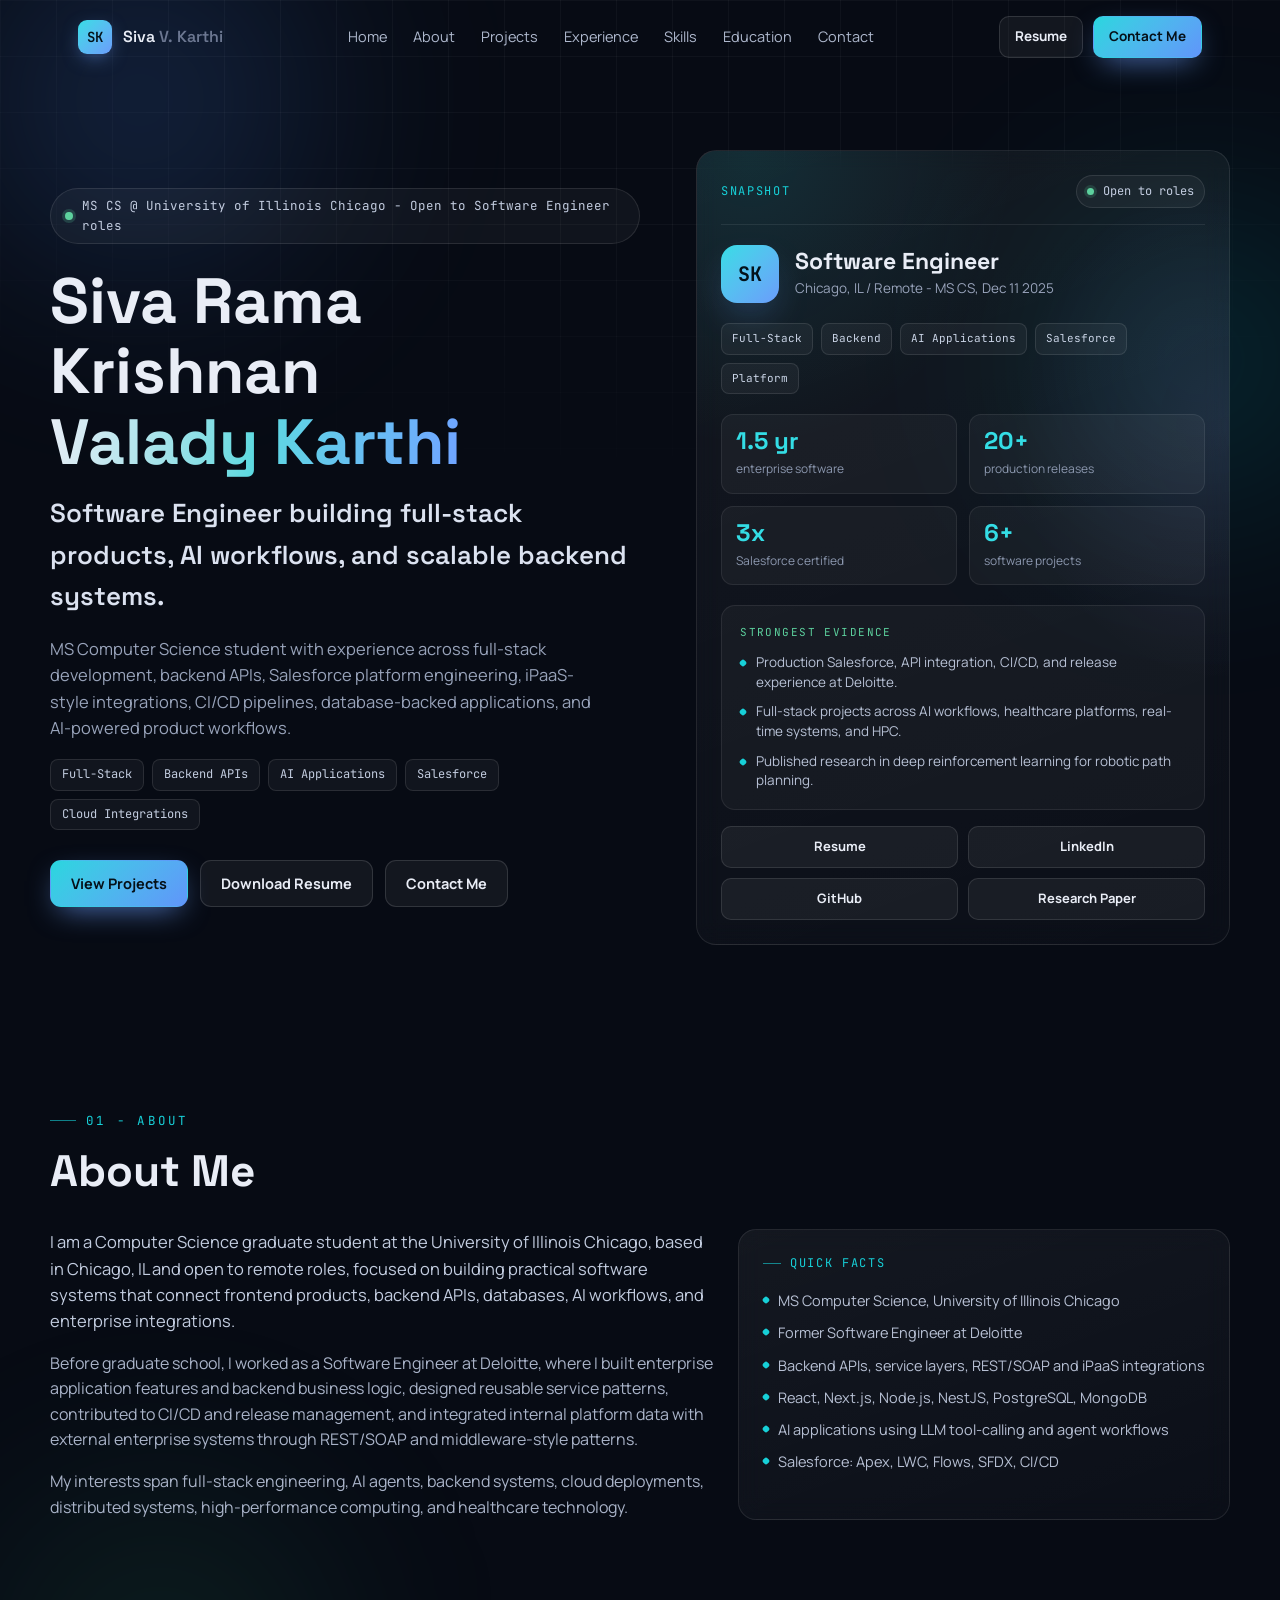
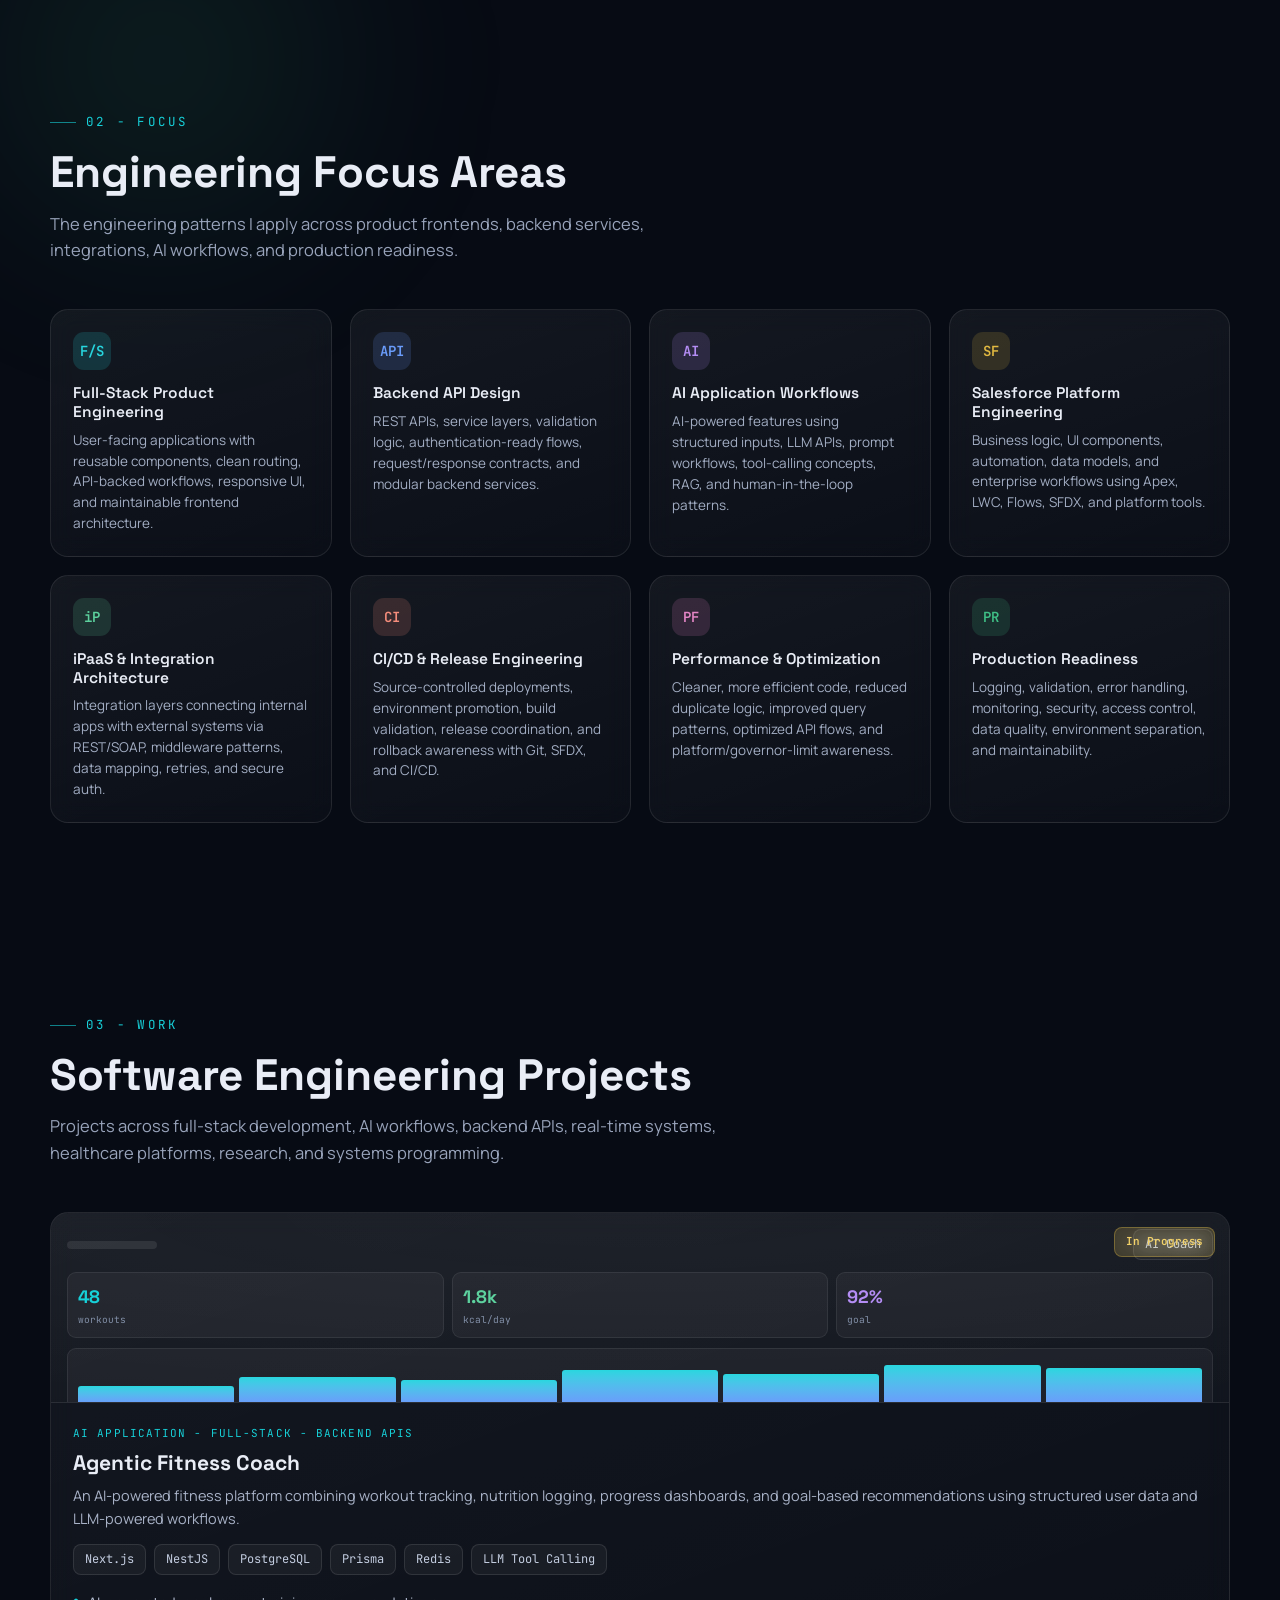
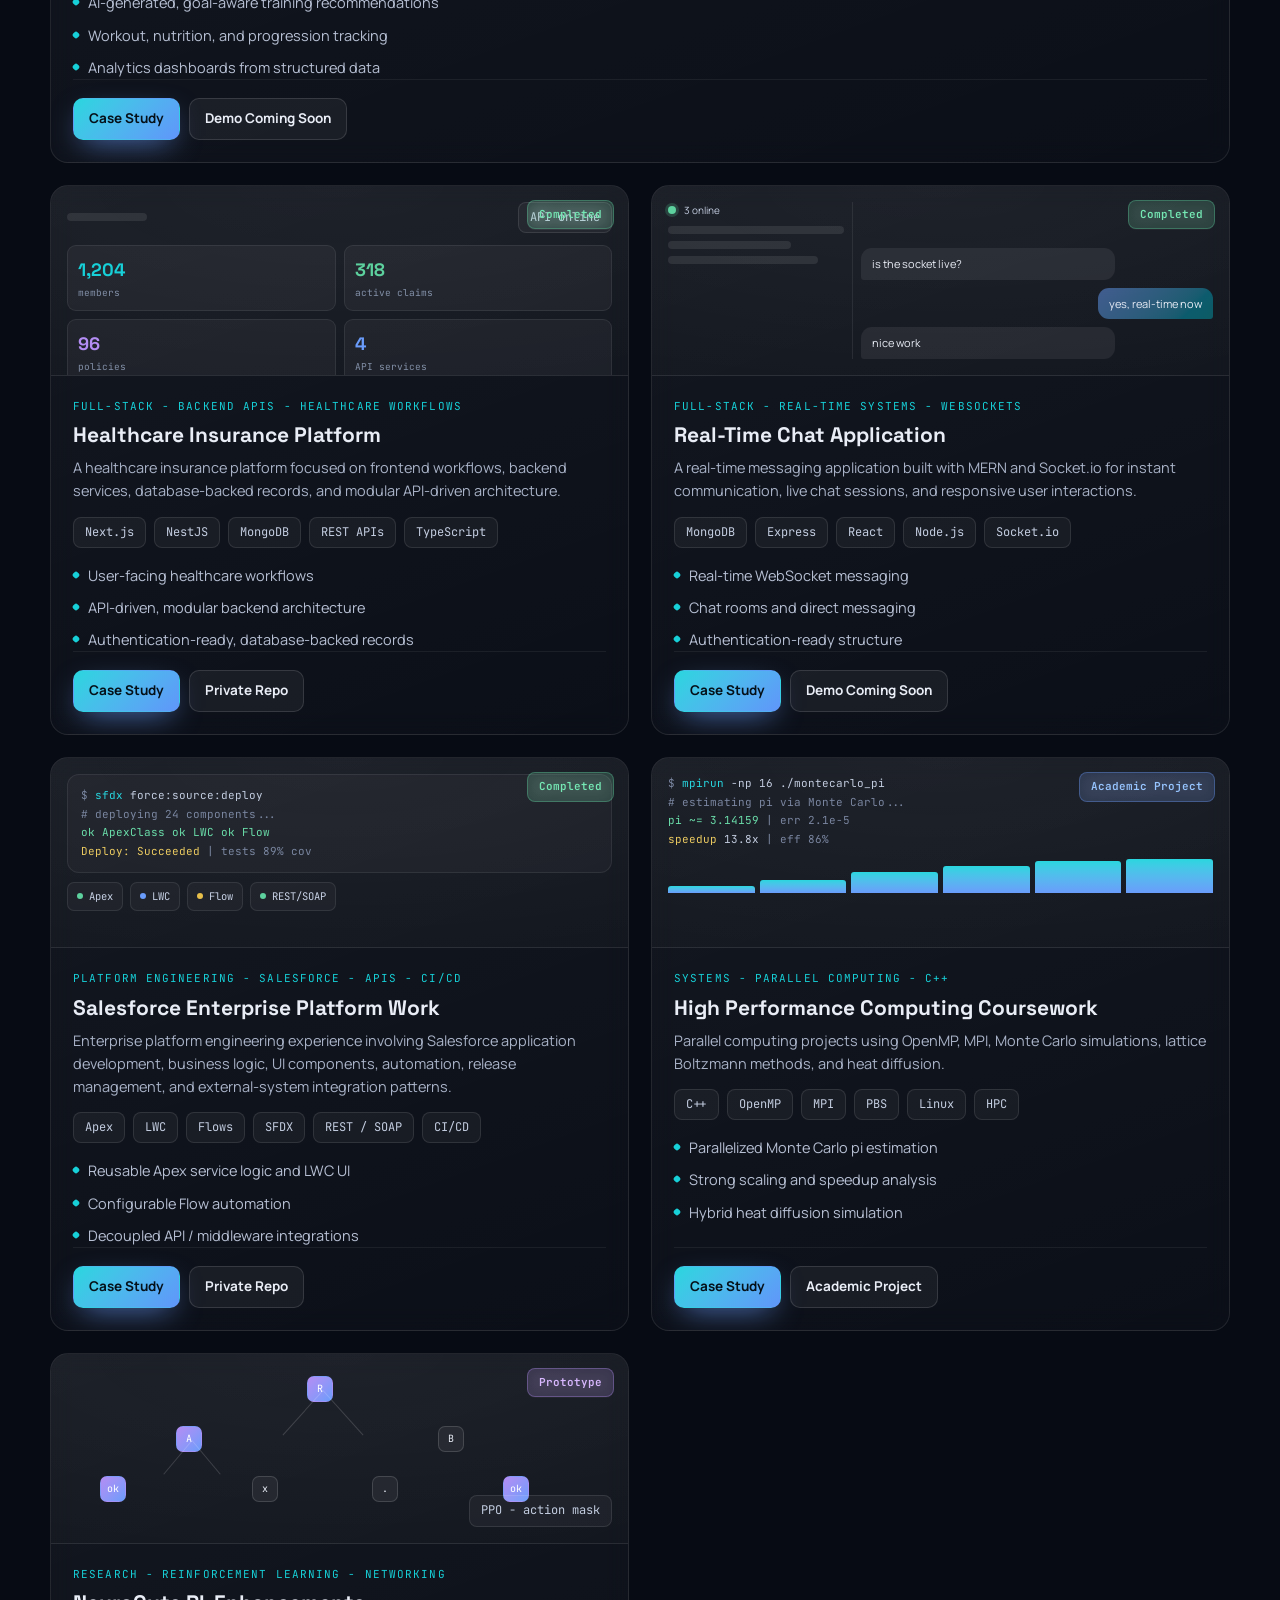
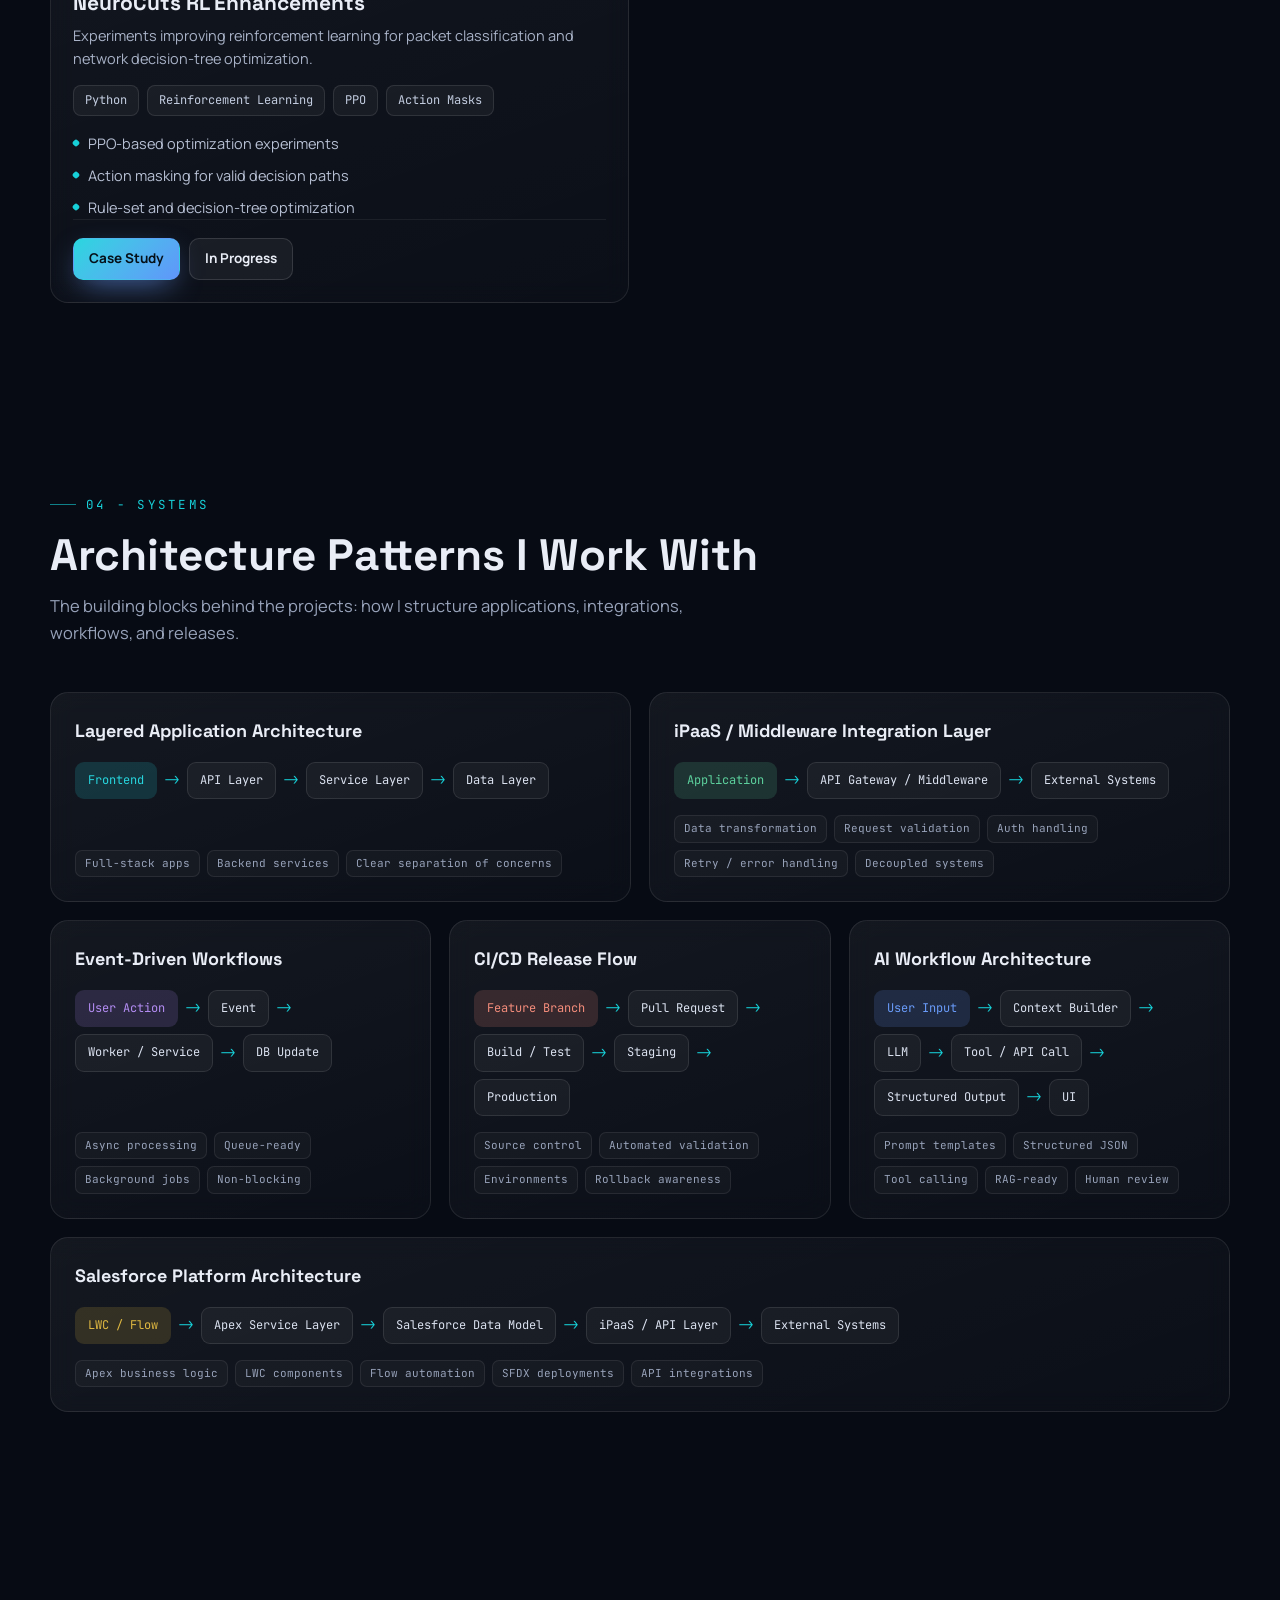
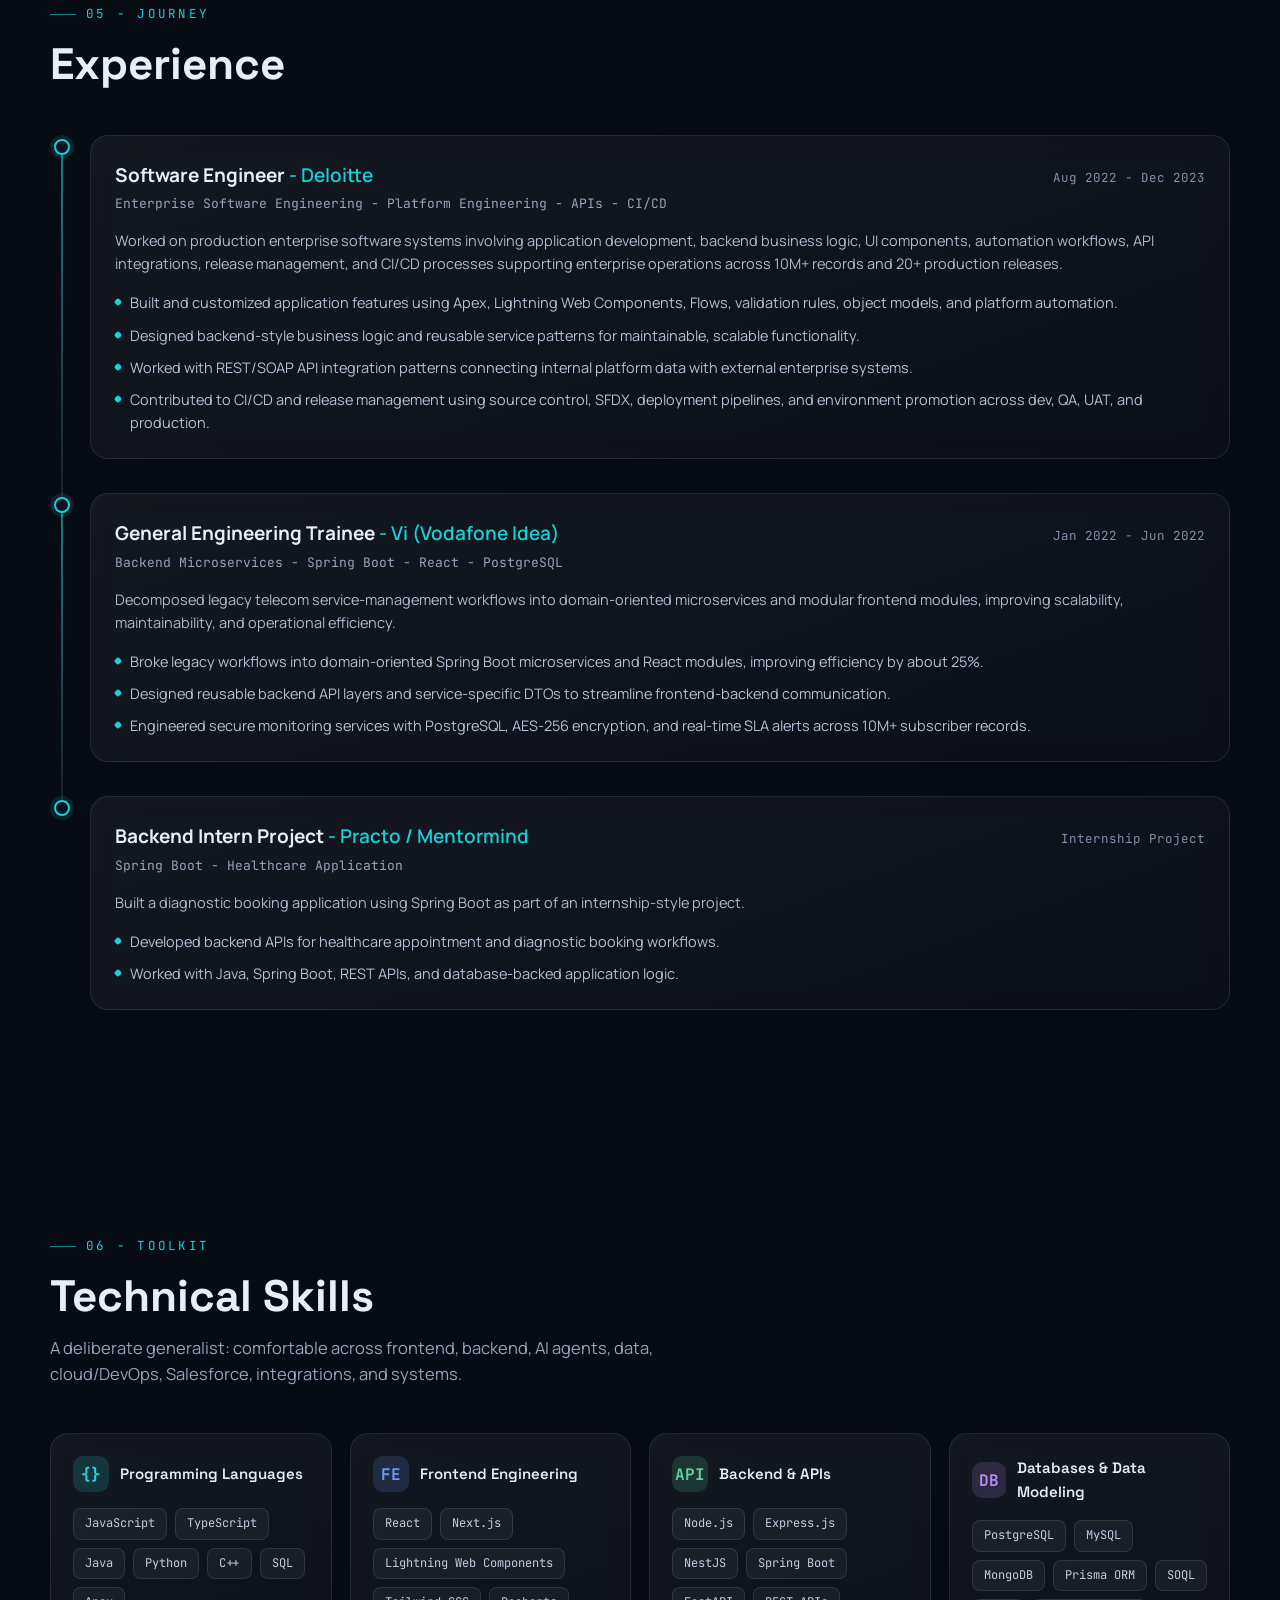
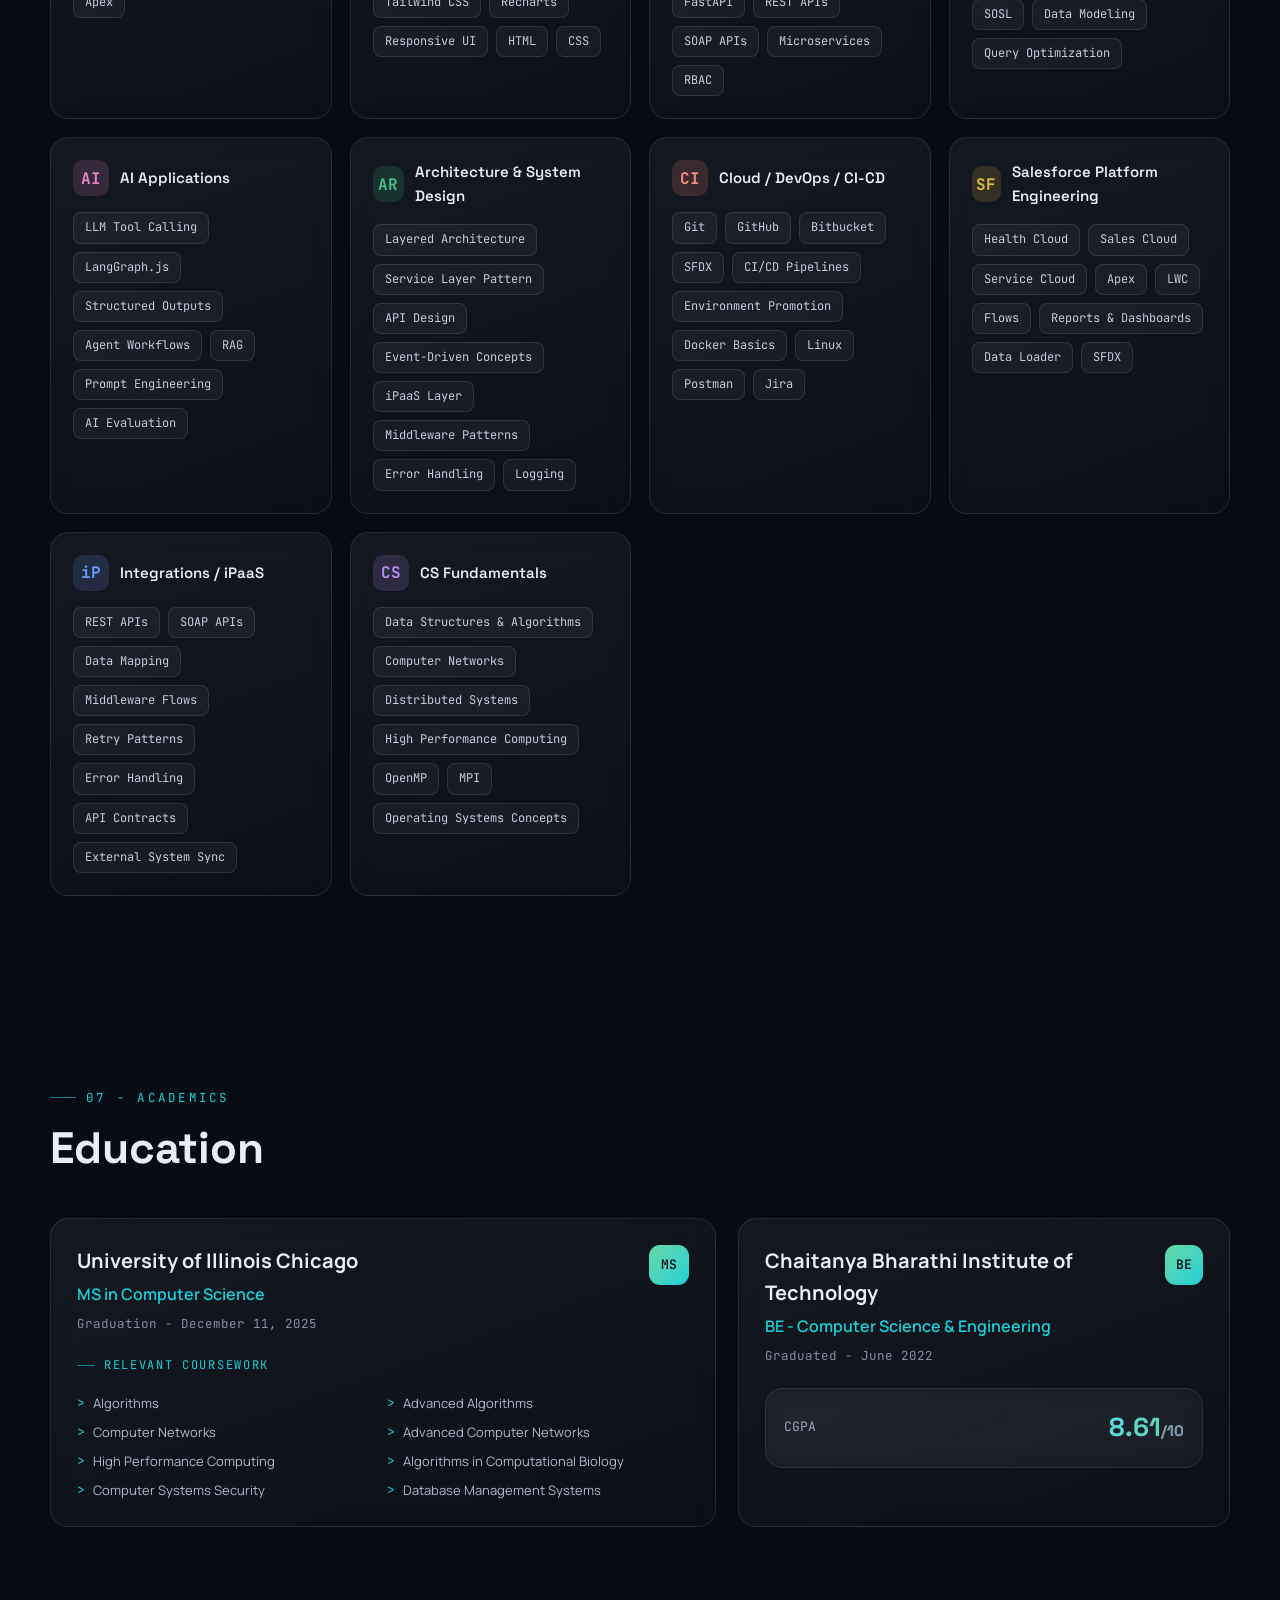
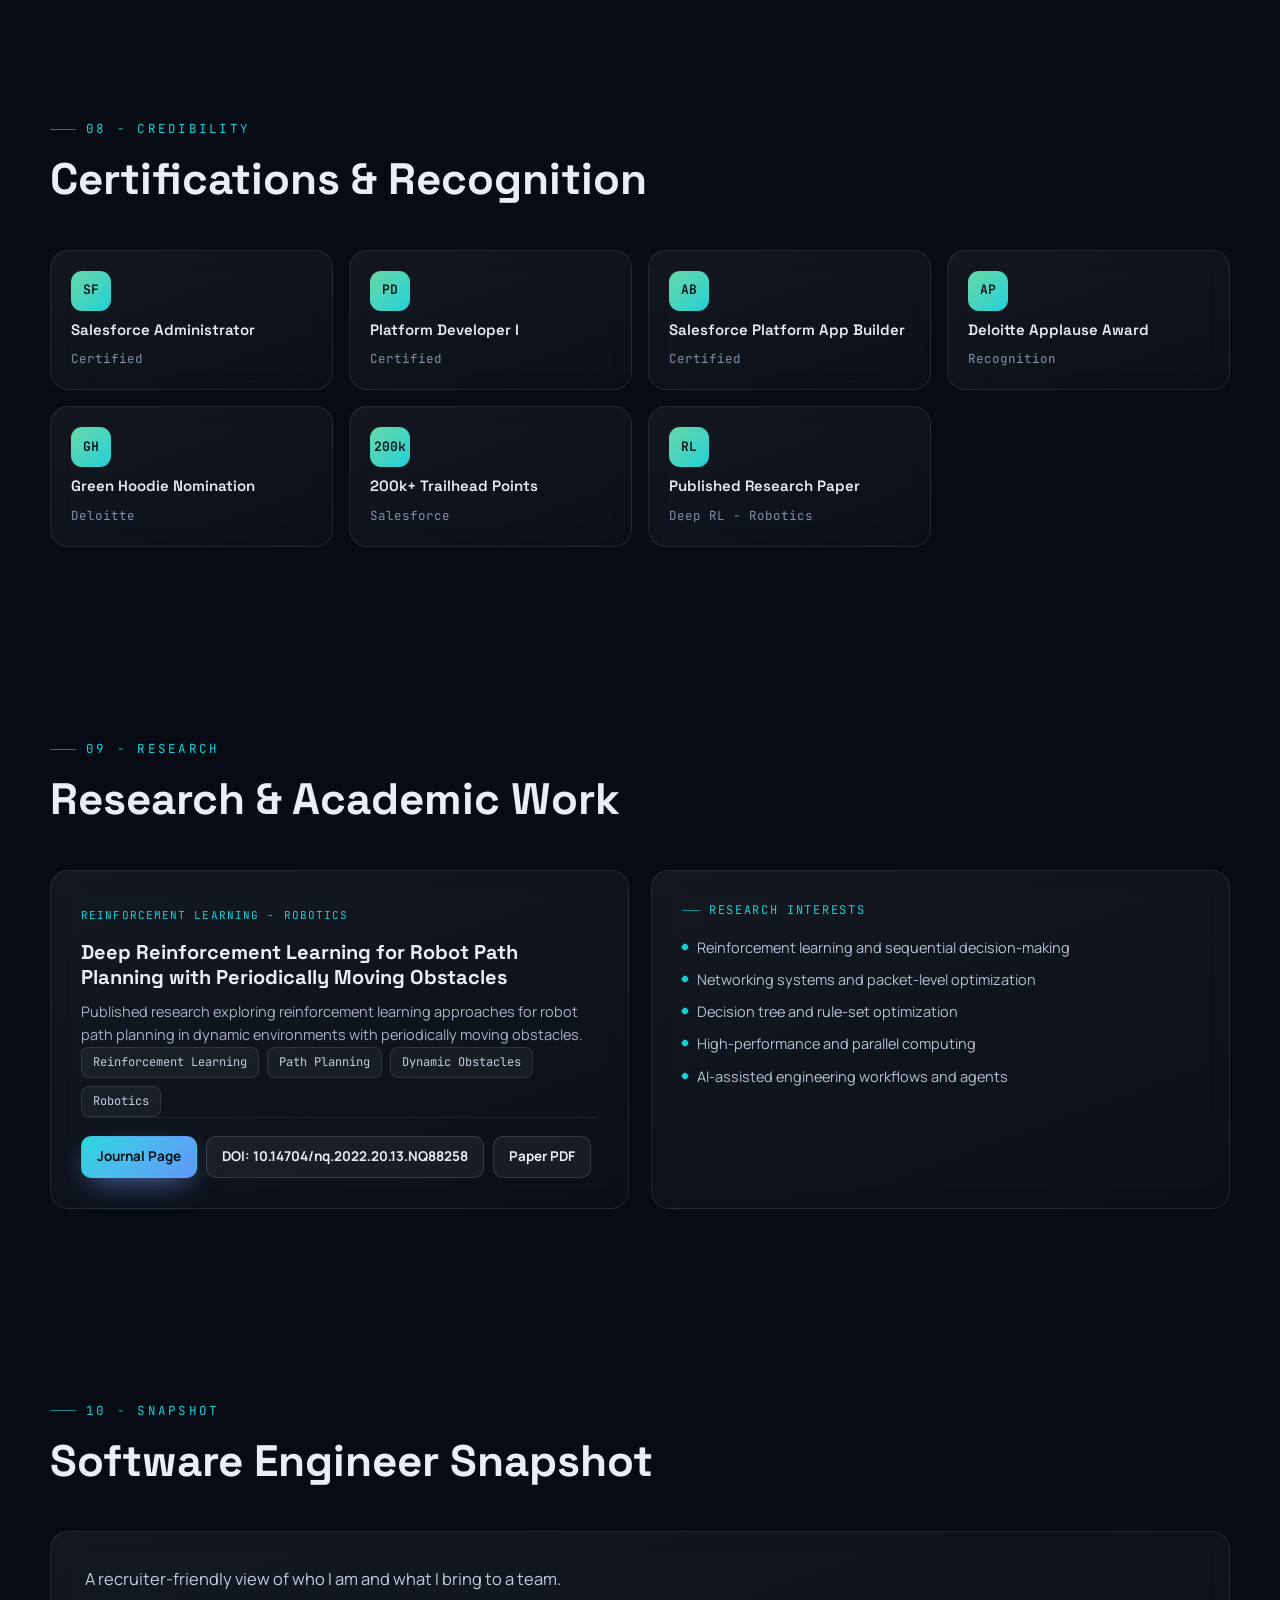
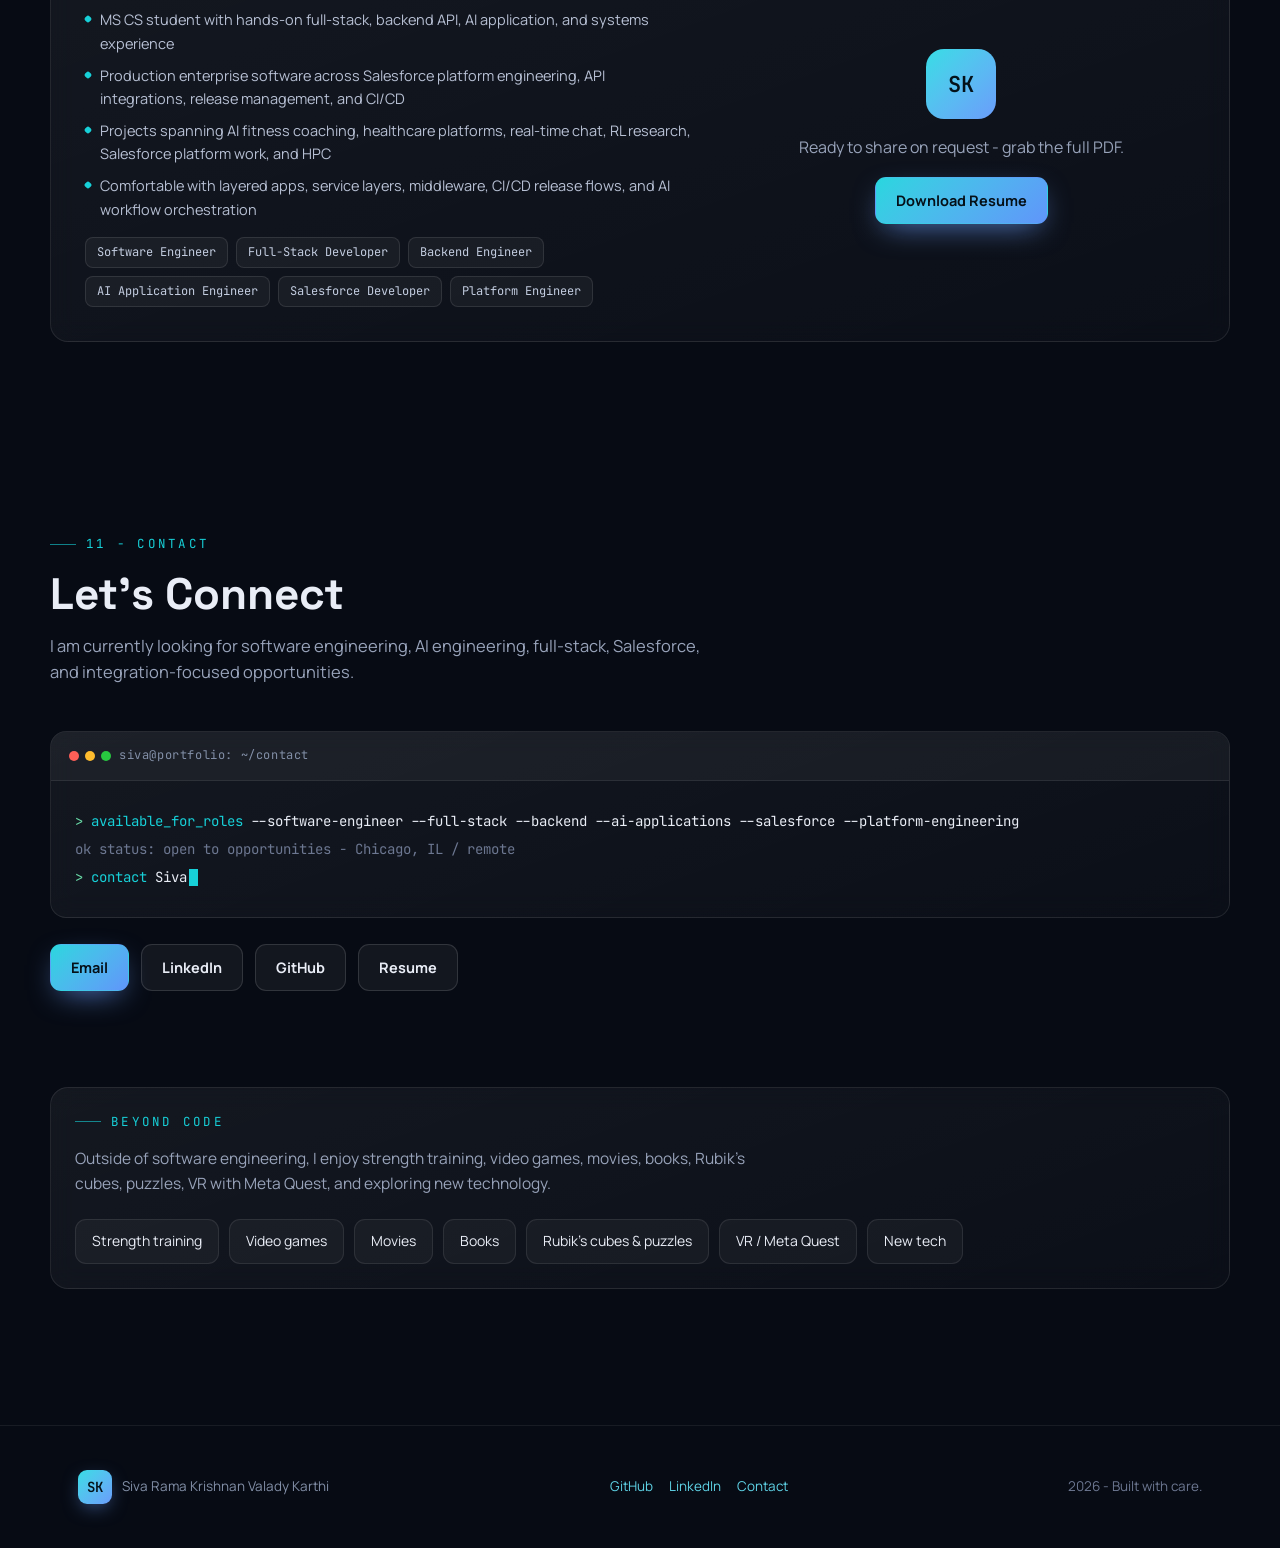
==== commit 4ec388ce: "changes" ====
--- a/index.html
+++ b/index.html
@@ -31,7 +31,7 @@
           <a href="#contact">Contact</a>
         </div>
         <div class="nav-cta">
-          <a href="Siva-Resume.pdf" class="btn btn-ghost btn-sm desk">Resume</a>
+          <a href="https://drive.google.com/file/d/1PUL0St0-CDKrmAIBGqNmSIffvsOlaEOX/view?usp=sharing" target="_blank" rel="noopener" class="btn btn-ghost btn-sm desk">Resume</a>
           <a href="#contact" class="btn btn-primary btn-sm">Contact Me</a>
         </div>
       </div>
@@ -48,52 +48,58 @@
         </div>
         <div class="hero-cta">
           <a href="#projects" class="btn btn-primary">View Projects</a>
-          <a href="Siva-Resume.pdf" class="btn btn-ghost">Download Resume</a>
+          <a href="https://drive.google.com/file/d/1PUL0St0-CDKrmAIBGqNmSIffvsOlaEOX/view?usp=sharing" target="_blank" rel="noopener" class="btn btn-ghost">Download Resume</a>
           <a href="#contact" class="btn btn-ghost">Contact Me</a>
         </div>
-        <div class="hero-stats">
-          <div><div class="stat-n grad-text2">7+</div><div class="stat-l">Featured projects</div></div>
-          <div><div class="stat-n grad-text2">1.5 yr</div><div class="stat-l">Industry experience</div></div>
-          <div><div class="stat-n grad-text2">20+</div><div class="stat-l">Production releases</div></div>
-          <div><div class="stat-n grad-text2">3x</div><div class="stat-l">Salesforce certified</div></div>
-        </div>
-      </div>
-
-      <div class="diagram glass reveal">
-        <div class="diag-head">
-          <span class="diag-title">software-platform - workspace</span>
-          <span class="tdots"><i style="background:#ff5f57"></i><i style="background:#febc2e"></i><i style="background:#28c840"></i></span>
-        </div>
-        <div class="ws">
-          <div class="ws-panel">
-            <div class="ws-cap"><span>EXPLORER</span><span>main ok</span></div>
-            <div class="ws-tree"><span class="rt">software-platform/</span><br>&nbsp;&nbsp;<span class="fld">src/</span><br>&nbsp;&nbsp;&nbsp;&nbsp;<span class="fld">components/</span> <span class="fld">api/</span> <span class="fld">services/</span><br>&nbsp;&nbsp;&nbsp;&nbsp;<span class="fld">integrations/</span> <span class="fld">ai/</span> <span class="fld">db/</span> <span class="lf">tests/</span></div>
+      </div>
+
+      <aside class="hero-proof glass reveal" aria-label="Candidate snapshot">
+        <div class="proof-top">
+          <span class="proof-kicker">Snapshot</span>
+          <span class="proof-status"><span class="dot"></span>Open to roles</span>
+        </div>
+        <div class="proof-identity">
+          <div class="proof-avatar">SK</div>
+          <div>
+            <div class="proof-name">Software Engineer</div>
+            <div class="proof-meta">Chicago, IL / Remote - MS CS, Dec 11 2025</div>
           </div>
-          <div class="ws-panel">
-            <div class="ws-cap"><span>API ROUTES</span><span>live</span></div>
-            <div class="api-row"><span class="mth get">GET</span><span class="api-path">/api/projects</span><span class="api-code c2xx">200 OK</span></div>
-            <div class="api-row"><span class="mth post">POST</span><span class="api-path">/api/workouts</span><span class="api-code c2xx">201 Created</span></div>
-            <div class="api-row"><span class="mth post">POST</span><span class="api-path">/api/integrations/sync</span><span class="api-code c2xx">202 Accepted</span></div>
-          </div>
-          <div class="ws-panel">
-            <div class="ws-cap"><span>PIPELINE & SERVICES</span><span>staging to production</span></div>
-            <div class="ws-badges">
-              <span class="ws-b"><i style="background:oklch(0.78 0.13 162)"></i>Build: Passing</span>
-              <span class="ws-b"><i style="background:oklch(0.78 0.13 162)"></i>Tests: 42/42</span>
-              <span class="ws-b"><i style="background:oklch(0.82 0.14 90)"></i>Deploy: Successful</span>
-              <span class="ws-b"><i style="background:oklch(0.7 0.15 262)"></i>Database: Connected</span>
-              <span class="ws-b"><i style="background:oklch(0.72 0.15 300)"></i>AI Workflow: Ready</span>
-            </div>
-          </div>
-        </div>
-      </div>
+        </div>
+        <div class="proof-roles">
+          <span>Full-Stack</span>
+          <span>Backend</span>
+          <span>AI Applications</span>
+          <span>Salesforce</span>
+          <span>Platform</span>
+        </div>
+        <div class="proof-grid">
+          <div><strong>1.5 yr</strong><span>enterprise software</span></div>
+          <div><strong>20+</strong><span>production releases</span></div>
+          <div><strong>3x</strong><span>Salesforce certified</span></div>
+          <div><strong>6+</strong><span>software projects</span></div>
+        </div>
+        <div class="proof-section">
+          <div class="proof-label">Strongest evidence</div>
+          <ul class="proof-list">
+            <li>Production Salesforce, API integration, CI/CD, and release experience at Deloitte.</li>
+            <li>Full-stack projects across AI workflows, healthcare platforms, real-time systems, and HPC.</li>
+            <li>Published research in deep reinforcement learning for robotic path planning.</li>
+          </ul>
+        </div>
+        <div class="proof-links">
+          <a href="https://drive.google.com/file/d/1PUL0St0-CDKrmAIBGqNmSIffvsOlaEOX/view?usp=sharing" target="_blank" rel="noopener">Resume</a>
+          <a href="https://www.linkedin.com/in/sramk/" target="_blank" rel="noopener">LinkedIn</a>
+          <a href="https://github.com/sram533" target="_blank" rel="noopener">GitHub</a>
+          <a href="https://www.neuroquantology.com/open-access/DEEP+REINFORCEMENT+LEARNING+FOR+ROBOT+PATH+PLANNING+WITH+PERIODICALLY+MOVING+OBSTACLES%253A+CURRENT+METHODS+AND+CHALLENGES_10234/" target="_blank" rel="noopener">Research Paper</a>
+        </div>
+      </aside>
     </header>
 
     <section id="about" class="section wrap">
       <div class="reveal"><span class="eyebrow">01 - About</span><h2 class="sec-title">About Me</h2></div>
       <div class="two about-grid reveal">
         <div>
-          <p class="lead">I am a Computer Science graduate student at the University of Illinois Chicago, focused on building practical software systems that connect frontend products, backend APIs, databases, AI workflows, and enterprise integrations.</p>
+          <p class="lead">I am a Computer Science graduate student at the University of Illinois Chicago, based in Chicago, IL and open to remote roles, focused on building practical software systems that connect frontend products, backend APIs, databases, AI workflows, and enterprise integrations.</p>
           <p class="body-copy">Before graduate school, I worked as a Software Engineer at Deloitte, where I built enterprise application features and backend business logic, designed reusable service patterns, contributed to CI/CD and release management, and integrated internal platform data with external enterprise systems through REST/SOAP and middleware-style patterns.</p>
           <p class="body-copy">My interests span full-stack engineering, AI agents, backend systems, cloud deployments, distributed systems, high-performance computing, and healthcare technology.</p>
         </div>
@@ -154,6 +160,11 @@
           <h3 class="res-title">Deep Reinforcement Learning for Robot Path Planning with Periodically Moving Obstacles</h3>
           <p class="proj-desc">Published research exploring reinforcement learning approaches for robot path planning in dynamic environments with periodically moving obstacles.</p>
           <div class="chiprow"><span class="chip">Reinforcement Learning</span><span class="chip">Path Planning</span><span class="chip">Dynamic Obstacles</span><span class="chip">Robotics</span></div>
+          <div class="proj-foot">
+            <a href="https://www.neuroquantology.com/open-access/DEEP+REINFORCEMENT+LEARNING+FOR+ROBOT+PATH+PLANNING+WITH+PERIODICALLY+MOVING+OBSTACLES%253A+CURRENT+METHODS+AND+CHALLENGES_10234/" target="_blank" rel="noopener" class="btn btn-primary btn-sm">Journal Page</a>
+            <span class="btn btn-ghost btn-sm">DOI: 10.14704/nq.2022.20.13.NQ88258</span>
+            <a href="https://drive.google.com/file/d/1WjCLLVB5F4qWzdnyKjdnWg4-u-9luI_c/view?usp=drive_link" target="_blank" rel="noopener" class="btn btn-ghost btn-sm">Paper PDF</a>
+          </div>
         </div>
         <div class="res-card glass reveal">
           <div class="mb-label">Research interests</div>
@@ -176,7 +187,7 @@
           <ul class="snap-list">
             <li>MS CS student with hands-on full-stack, backend API, AI application, and systems experience</li>
             <li>Production enterprise software across Salesforce platform engineering, API integrations, release management, and CI/CD</li>
-            <li>Projects spanning AI fitness coaching, healthcare platforms, real-time chat, API apps, RL research, and HPC</li>
+            <li>Projects spanning AI fitness coaching, healthcare platforms, real-time chat, RL research, Salesforce platform work, and HPC</li>
             <li>Comfortable with layered apps, service layers, middleware, CI/CD release flows, and AI workflow orchestration</li>
           </ul>
           <div class="roles-tags">
@@ -186,7 +197,7 @@
         <div class="snap-mark">
           <div class="snap-logo">SK</div>
           <p class="muted">Ready to share on request - grab the full PDF.</p>
-          <a href="Siva-Resume.pdf" class="btn btn-primary">Download Resume</a>
+          <a href="https://drive.google.com/file/d/1PUL0St0-CDKrmAIBGqNmSIffvsOlaEOX/view?usp=sharing" target="_blank" rel="noopener" class="btn btn-primary">Download Resume</a>
         </div>
       </div>
     </section>
@@ -197,7 +208,7 @@
         <div class="ct-head"><span class="tdots"><i style="background:#ff5f57"></i><i style="background:#febc2e"></i><i style="background:#28c840"></i></span><span class="diag-title">siva@portfolio: ~/contact</span></div>
         <div class="ct-body">
           <div><span class="ct-p">&gt;</span> <span class="acc-cyan">available_for_roles</span> --software-engineer --full-stack --backend --ai-applications --salesforce --platform-engineering</div>
-          <div class="dim">ok status: open to opportunities - location flexible</div>
+          <div class="dim">ok status: open to opportunities - Chicago, IL / remote</div>
           <div><span class="ct-p">&gt;</span> <span class="acc-cyan">contact</span> Siva<span class="cur"></span></div>
         </div>
       </div>
@@ -205,7 +216,7 @@
         <a href="mailto:vsivaramakrishn3@gmail.com" class="btn btn-primary">Email</a>
         <a href="https://www.linkedin.com/in/sramk/" target="_blank" rel="noopener" class="btn btn-ghost">LinkedIn</a>
         <a href="https://github.com/sram533" target="_blank" rel="noopener" class="btn btn-ghost">GitHub</a>
-        <a href="Siva-Resume.pdf" class="btn btn-ghost">Resume</a>
+        <a href="https://drive.google.com/file/d/1PUL0St0-CDKrmAIBGqNmSIffvsOlaEOX/view?usp=sharing" target="_blank" rel="noopener" class="btn btn-ghost">Resume</a>
       </div>
     </section>
 
--- a/styles.css
+++ b/styles.css
@@ -1,5 +1,5 @@
 *{box-sizing:border-box}
-html{scroll-behavior:smooth}
+html{scroll-behavior:smooth;overflow-x:clip}
 body{margin:0;background:#070b14;color:#e9edf6;font-family:'Manrope',system-ui,sans-serif;-webkit-font-smoothing:antialiased;line-height:1.6;overflow-x:hidden}
 a{color:inherit;text-decoration:none}
 a.link{color:#5fd3e6}
@@ -44,7 +44,7 @@
 .btn-ghost{background:rgba(255,255,255,.05);border-color:rgba(255,255,255,.13);color:#e9edf6}
 .btn-ghost:hover{background:rgba(255,255,255,.09);border-color:rgba(255,255,255,.22)}
 .btn-sm{padding:9px 15px;font-size:13.5px;border-radius:10px}
-.chip{font-family:'JetBrains Mono';font-size:12px;padding:5px 11px;border-radius:8px;background:rgba(255,255,255,.045);border:1px solid rgba(255,255,255,.1);color:#c3cde0;white-space:nowrap}
+.chip{font-family:'JetBrains Mono';font-size:12px;padding:5px 11px;border-radius:8px;background:rgba(255,255,255,.045);border:1px solid rgba(255,255,255,.1);color:#c3cde0;white-space:nowrap;max-width:100%}
 .chiprow{display:flex;flex-wrap:wrap;gap:8px}
 .hero{position:relative;padding:150px 0 70px;display:grid;grid-template-columns:1.05fr .95fr;gap:56px;align-items:center}
 .badge-pill{display:inline-flex;align-items:center;gap:9px;font-family:'JetBrains Mono';font-size:12.5px;padding:7px 14px;border-radius:999px;background:rgba(255,255,255,.04);border:1px solid rgba(255,255,255,.1);color:#c3cde0}
@@ -54,9 +54,33 @@
 .hero-sub{margin-top:18px;font-size:16.5px;max-width:560px}
 .hero-tags{margin-top:18px}
 .hero-cta{display:flex;flex-wrap:wrap;gap:12px;margin-top:30px}
-.hero-stats{display:flex;gap:30px;margin-top:38px;flex-wrap:wrap}
 .stat-n{font-family:'Space Grotesk';font-weight:700;font-size:26px}
 .stat-l{font-size:12.5px;color:#8390a8;margin-top:2px}
+.hero-proof{position:relative;padding:24px;border-radius:20px;overflow:hidden}
+.hero-proof::before{content:"";position:absolute;inset:0;background:radial-gradient(80% 60% at 10% 0%,oklch(0.78 0.13 200/.12),transparent 62%),radial-gradient(70% 55% at 100% 35%,oklch(0.72 0.15 300/.1),transparent 58%);pointer-events:none}
+.proof-top,.proof-identity,.proof-roles,.proof-grid,.proof-section,.proof-links{position:relative}
+.proof-top{display:flex;align-items:center;justify-content:space-between;gap:14px;padding-bottom:16px;border-bottom:1px solid rgba(255,255,255,.08)}
+.proof-kicker{font-family:'JetBrains Mono';font-size:12px;letter-spacing:.14em;text-transform:uppercase;color:oklch(0.78 0.13 200)}
+.proof-status{display:flex;align-items:center;gap:9px;font-family:'JetBrains Mono';font-size:12px;color:#c3cde0;padding:6px 10px;border-radius:999px;background:rgba(255,255,255,.045);border:1px solid rgba(255,255,255,.1)}
+.proof-status .dot{width:7px;height:7px;box-shadow:0 0 0 3px oklch(0.78 0.13 162/.16)}
+.proof-identity{display:flex;align-items:center;gap:16px;margin-top:20px}
+.proof-avatar{width:58px;height:58px;border-radius:16px;display:grid;place-items:center;font-family:'JetBrains Mono';font-size:20px;font-weight:700;color:#04121a;background:linear-gradient(135deg,oklch(0.82 0.13 200),oklch(0.7 0.15 262));box-shadow:0 16px 42px -18px oklch(0.7 0.15 262)}
+.proof-name{font-family:'Space Grotesk';font-size:23px;font-weight:700;line-height:1.1}
+.proof-meta{font-size:13.5px;color:#98a3ba;margin-top:4px}
+.proof-roles{display:flex;flex-wrap:wrap;gap:8px;margin-top:20px}
+.proof-roles span{font-family:'JetBrains Mono';font-size:11px;color:#cbd5e7;padding:6px 10px;border-radius:8px;background:rgba(255,255,255,.045);border:1px solid rgba(255,255,255,.1)}
+.proof-grid{display:grid;grid-template-columns:1fr 1fr;gap:12px;margin-top:20px}
+.proof-grid div{padding:14px;border-radius:12px;background:rgba(255,255,255,.04);border:1px solid rgba(255,255,255,.08)}
+.proof-grid strong{display:block;font-family:'Space Grotesk';font-size:24px;line-height:1;color:oklch(0.82 0.13 200)}
+.proof-grid span{display:block;margin-top:6px;font-size:12px;color:#8c98af}
+.proof-section{margin-top:20px;padding:18px;border-radius:14px;background:rgba(255,255,255,.035);border:1px solid rgba(255,255,255,.08)}
+.proof-label{font-family:'JetBrains Mono';font-size:11px;letter-spacing:.13em;text-transform:uppercase;color:oklch(0.78 0.13 162);margin-bottom:12px}
+.proof-list{list-style:none;margin:0;padding:0;display:grid;gap:10px}
+.proof-list li{display:flex;gap:10px;font-size:13.5px;color:#b8c2d6;line-height:1.45}
+.proof-list li::before{content:"";width:6px;height:6px;border-radius:2px;background:oklch(0.78 0.13 200);margin-top:7px;flex:0 0 auto;transform:rotate(45deg)}
+.proof-links{display:grid;grid-template-columns:1fr 1fr;gap:10px;margin-top:16px}
+.proof-links a{display:flex;align-items:center;justify-content:center;min-height:42px;padding:9px 12px;border-radius:10px;background:rgba(255,255,255,.055);border:1px solid rgba(255,255,255,.11);font-weight:700;font-size:13px;color:#e9edf6;transition:background .2s,border-color .2s,transform .18s}
+.proof-links a:hover{background:rgba(255,255,255,.09);border-color:rgba(255,255,255,.2);transform:translateY(-2px)}
 .diagram{position:relative;padding:22px;border-radius:20px}
 .diag-head{display:flex;align-items:center;justify-content:space-between;margin-bottom:16px;padding-bottom:14px;border-bottom:1px solid rgba(255,255,255,.07)}
 .diag-title{font-family:'JetBrains Mono';font-size:12px;color:#8390a8;letter-spacing:.05em}
@@ -205,14 +229,126 @@
   .nav-links{display:none}
 }
 @media(max-width:640px){
-  .wrap{padding:0 18px}
-  .section{padding:70px 0}
+  body{font-size:15px}
+  .wrap{padding:0 16px}
+  .section{padding:64px 0;scroll-margin-top:70px}
+  .glass{border-radius:14px}
+  .nav-in{padding:11px 16px;gap:10px}
+  .brand{gap:9px;font-size:14px;min-width:0}
+  .brand .dim{display:none}
+  .brand-mark{width:32px;height:32px;border-radius:8px;font-size:13px;flex:0 0 auto}
+  .nav-cta{gap:8px}
+  .nav-cta .btn-primary{width:auto;min-height:38px;padding:8px 12px;font-size:0;border-radius:9px}
+  .nav-cta .btn-primary::after{content:"Contact";font-size:13px}
+  .btn{width:100%;min-height:44px;padding:10px 14px;font-size:14px;white-space:normal;text-align:center}
+  .btn-sm{min-height:40px;padding:8px 12px;font-size:13px}
+  .hero{padding-top:106px;padding-bottom:46px;gap:26px}
+  .badge-pill{width:100%;align-items:flex-start;border-radius:12px;font-size:11.5px;line-height:1.45;white-space:normal}
+  .dot{margin-top:4px;flex:0 0 auto}
+  .hero-name{font-size:clamp(34px,11.6vw,46px);margin-top:18px;line-height:1.04}
+  .hero-head{font-size:20px;line-height:1.25;margin-top:14px}
+  .hero-sub,.sec-sub,.lead{font-size:15.5px}
+  .body-copy{font-size:15px}
+  .hero-cta{display:grid;grid-template-columns:1fr;gap:10px;margin-top:24px}
+  .stat-n{font-size:23px}
+  .stat-l{font-size:12px}
+  .hero-proof{padding:16px;border-radius:16px}
+  .proof-top{align-items:flex-start;gap:10px;padding-bottom:14px}
+  .proof-kicker{font-size:10.5px;letter-spacing:.12em}
+  .proof-status{font-size:10.5px;padding:5px 8px;white-space:nowrap}
+  .proof-identity{gap:12px;margin-top:16px}
+  .proof-avatar{width:48px;height:48px;border-radius:14px;font-size:17px}
+  .proof-name{font-size:20px}
+  .proof-meta{font-size:12.5px;line-height:1.4}
+  .proof-roles{gap:7px;margin-top:16px}
+  .proof-roles span{font-size:10.5px;padding:5px 8px}
+  .proof-grid{gap:10px;margin-top:16px}
+  .proof-grid div{padding:12px}
+  .proof-grid strong{font-size:21px}
+  .proof-grid span{font-size:11.5px}
+  .proof-section{margin-top:16px;padding:14px;border-radius:12px}
+  .proof-list li{font-size:13px}
+  .proof-links{grid-template-columns:1fr;gap:8px;margin-top:14px}
+  .proof-links a{min-height:40px;font-size:13px}
+  .diagram{padding:14px;border-radius:16px}
+  .diag-head{align-items:flex-start;gap:12px;margin-bottom:12px;padding-bottom:12px}
+  .diag-title{font-size:10.5px;overflow-wrap:anywhere}
+  .ws{gap:9px;animation:none}
+  .ws-panel{padding:11px 12px}
+  .ws-cap{font-size:8.5px;gap:8px;letter-spacing:.12em}
+  .ws-tree{font-size:10px;line-height:1.65;overflow-wrap:anywhere}
+  .api-row{font-size:10px;gap:7px}
+  .mth{width:32px}
+  .api-code{font-size:8.5px;padding:2px 5px}
+  .ws-b{font-size:9.5px;padding:4px 7px}
+  .eyebrow{font-size:11px;letter-spacing:.14em;gap:8px}
+  .eyebrow::before{width:18px}
+  .sec-title{font-size:clamp(28px,8.5vw,34px);margin-top:12px}
+  .two{gap:16px;margin-top:30px}
+  .info-card,.focus-card,.skill-cat,.edu-card,.cert,.res-card{padding:18px}
   .proj-grid,.skill-grid,.cert-grid,.focus-grid{grid-template-columns:1fr}
   .proj-feat{grid-column:span 1}
+  .focus-grid,.proj-grid,.pat-grid,.skill-grid,.edu-grid,.cert-grid{gap:14px;margin-top:30px}
   .nav-cta .desk{display:none}
-  .hero-stats{gap:22px}
+  .chip{white-space:normal;overflow-wrap:anywhere;font-size:11px;padding:5px 9px}
+  .chiprow{gap:7px}
+  .proj-card{border-radius:14px}
+  .mock{height:162px}
+  .mock-pad{padding:12px}
+  .mock-pad .grid{grid-template-columns:1fr 1fr!important}
+  .mock-pad .chip{font-size:10px}
+  .mk-tile{padding:8px}
+  .mk-kpi{font-size:16px}
+  .mk-kl{font-size:8.5px}
+  .term{font-size:9.5px;line-height:1.6;overflow-wrap:anywhere}
+  .msg{font-size:10px;padding:7px 9px}
+  .proj-body{padding:18px}
+  .proj-cat{font-size:10px;letter-spacing:.08em;line-height:1.5}
+  .proj-title{font-size:19px;line-height:1.18}
+  .proj-desc{font-size:14px}
+  .proj-foot{display:grid;grid-template-columns:1fr;gap:8px;margin-top:18px;padding-top:16px}
+  .status{top:10px;right:10px;font-size:10px;padding:4px 8px}
+  .pat-card{padding:18px}
+  .pat-t{font-size:17px}
+  .pat-flow{align-items:flex-start}
+  .pat-node{white-space:normal;overflow-wrap:anywhere;font-size:11px;padding:7px 10px}
+  .pat-arrow{display:none}
+  .timeline{margin-top:30px}
+  .tl-item{padding-left:24px;padding-bottom:24px}
+  .tl-item::before{left:7px}
+  .tl-dot{left:0;width:14px;height:14px}
+  .tl-card{padding:18px}
+  .tl-role{font-size:17px;line-height:1.25}
+  .tl-focus{font-size:12px;overflow-wrap:anywhere}
+  .tl-date{font-size:11.5px}
+  .feat-list li,.mb-list li,.snap-list li{font-size:13.5px}
+  .skill-h{align-items:flex-start}
+  .skill-name{font-size:14.5px;line-height:1.25}
   .course-grid{grid-template-columns:1fr}
+  .resume-snap{padding:20px;gap:24px}
+  .roles-tags{gap:7px}
+  .snap-logo{width:58px;height:58px;border-radius:15px;font-size:19px}
+  .ct-head{padding:12px 14px}
+  .ct-body{padding:18px 16px;font-size:11.5px;line-height:1.8}
+  .contact-cta{display:grid;grid-template-columns:1fr;gap:10px}
+  .beyond-grid{gap:8px}
+  .beyond-chip{width:100%;padding:9px 12px;font-size:13.5px}
+  .foot-in{flex-direction:column;align-items:flex-start;gap:12px}
+  .footer{padding:34px 0}
+  .overlay{padding:14px;align-items:stretch}
+  .modal{max-height:calc(100vh - 28px);overflow:auto;border-radius:16px}
+  .modal-close{top:14px;right:14px;width:34px;height:34px;border-radius:9px}
   .modal-head,.modal-body{padding-left:22px;padding-right:22px}
+  .modal-head{padding-top:62px;padding-bottom:20px}
+  .modal-body{padding-top:22px;padding-bottom:28px}
+  #modal-title{font-size:22px!important;line-height:1.15}
+}
+@media(max-width:390px){
+  .wrap{padding:0 14px}
+  .hero-name{font-size:32px}
+  .diag-head .tdots{display:none}
+  .mock{height:150px}
+  .cert-grid{gap:12px}
 }
 @media(prefers-reduced-motion:reduce){
   .reveal{opacity:1!important;transform:none!important;transition:none!important}
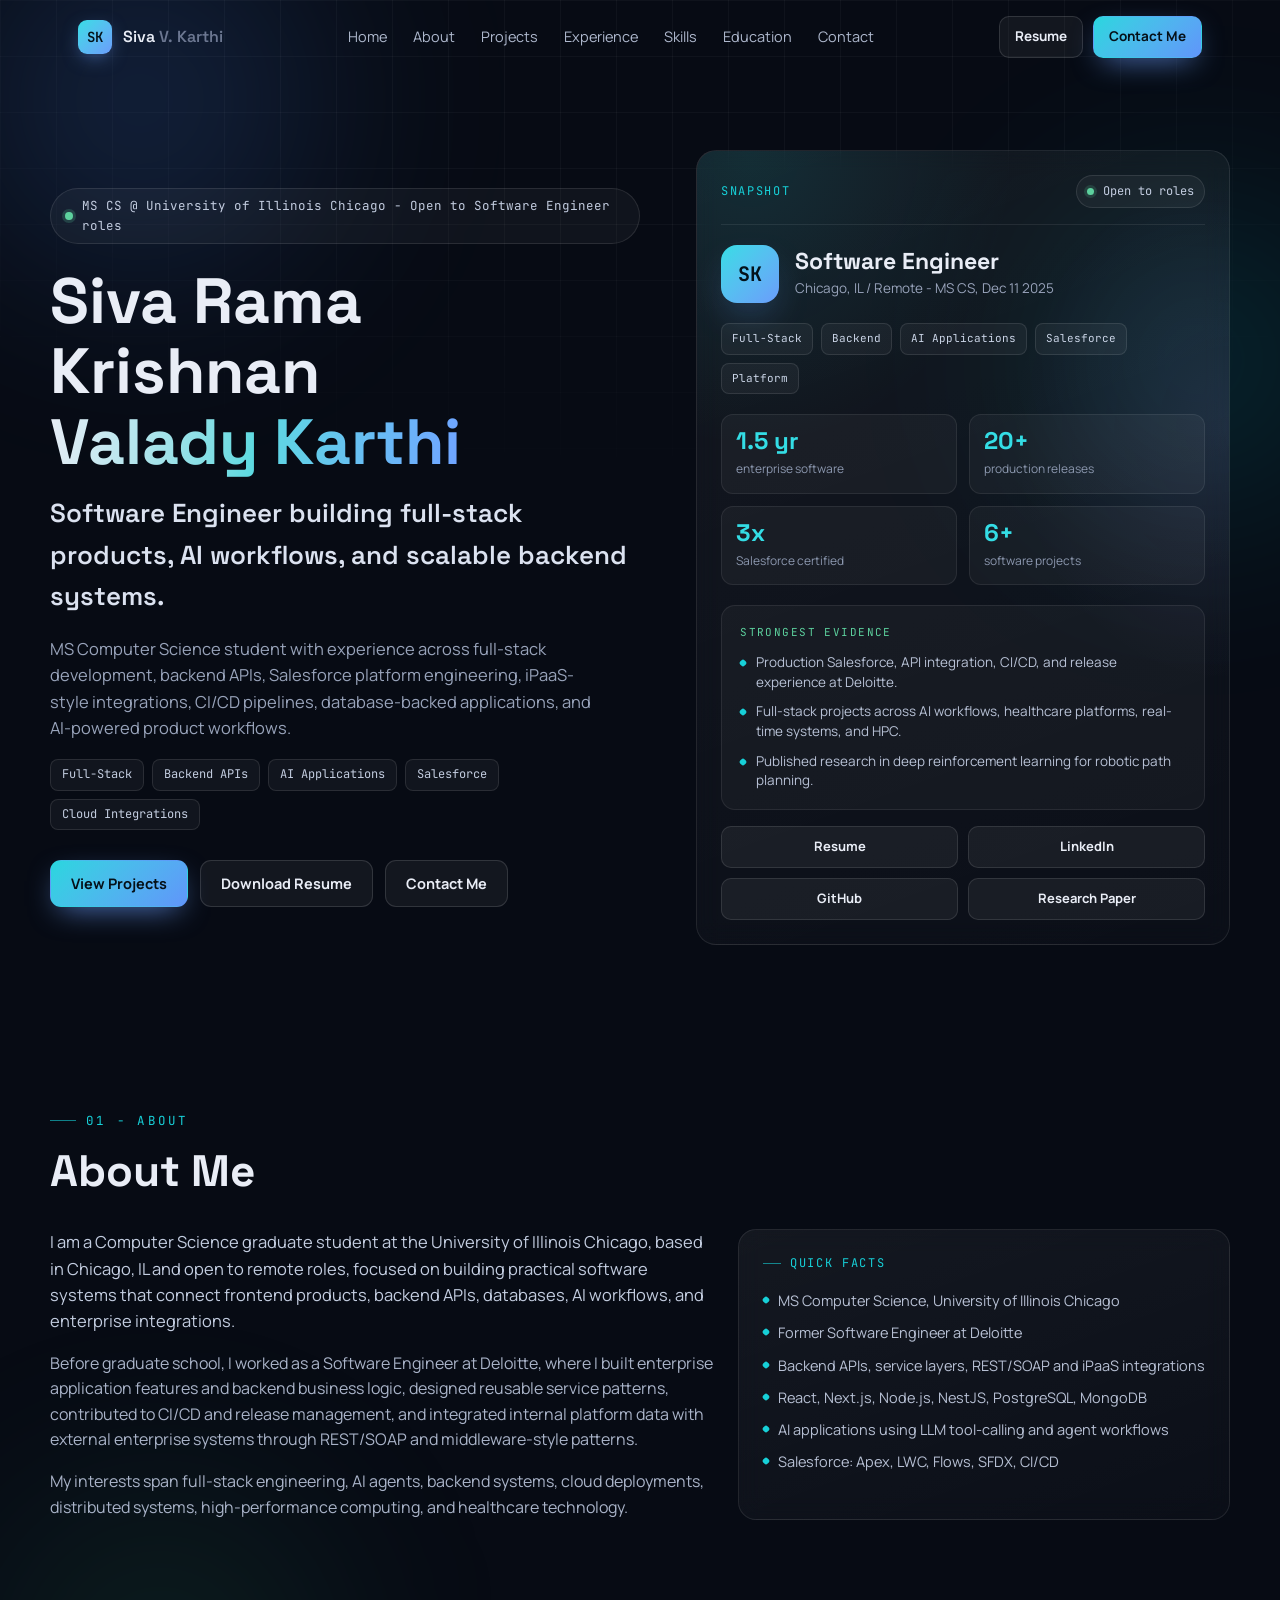
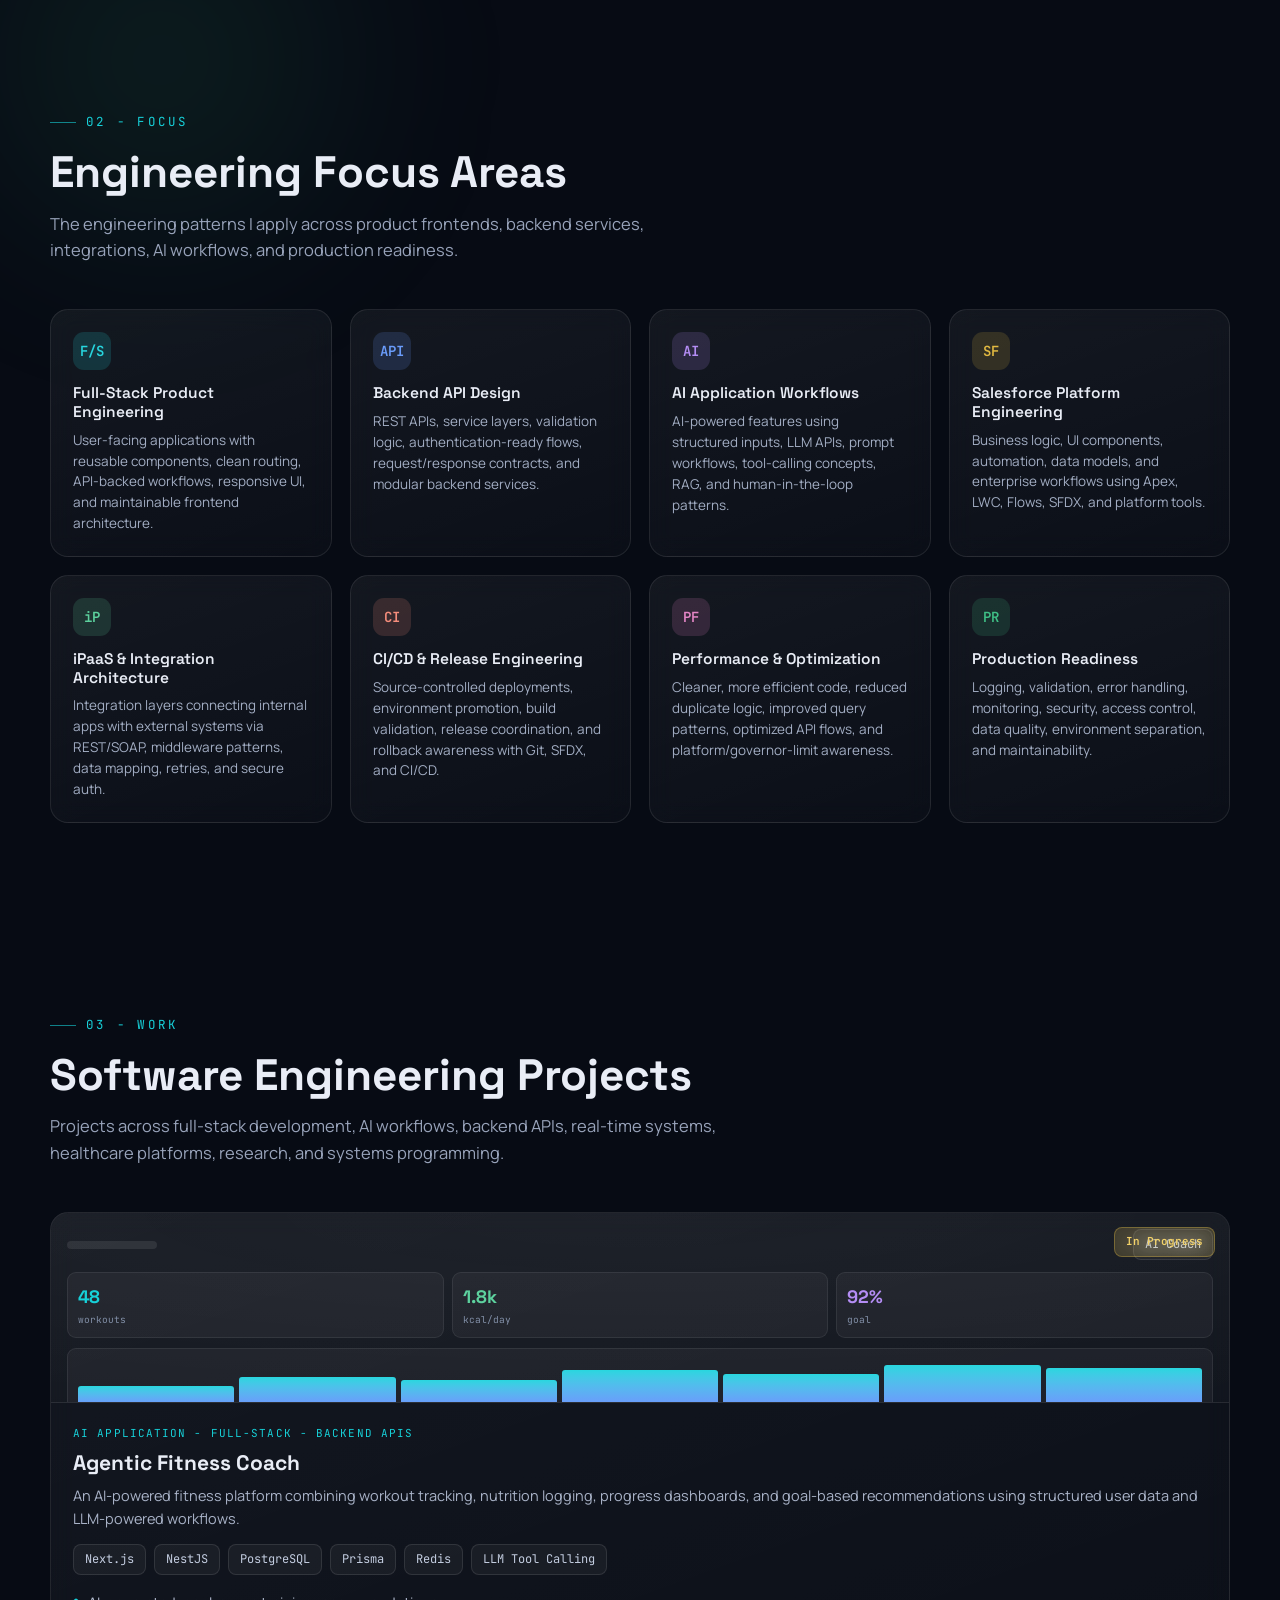
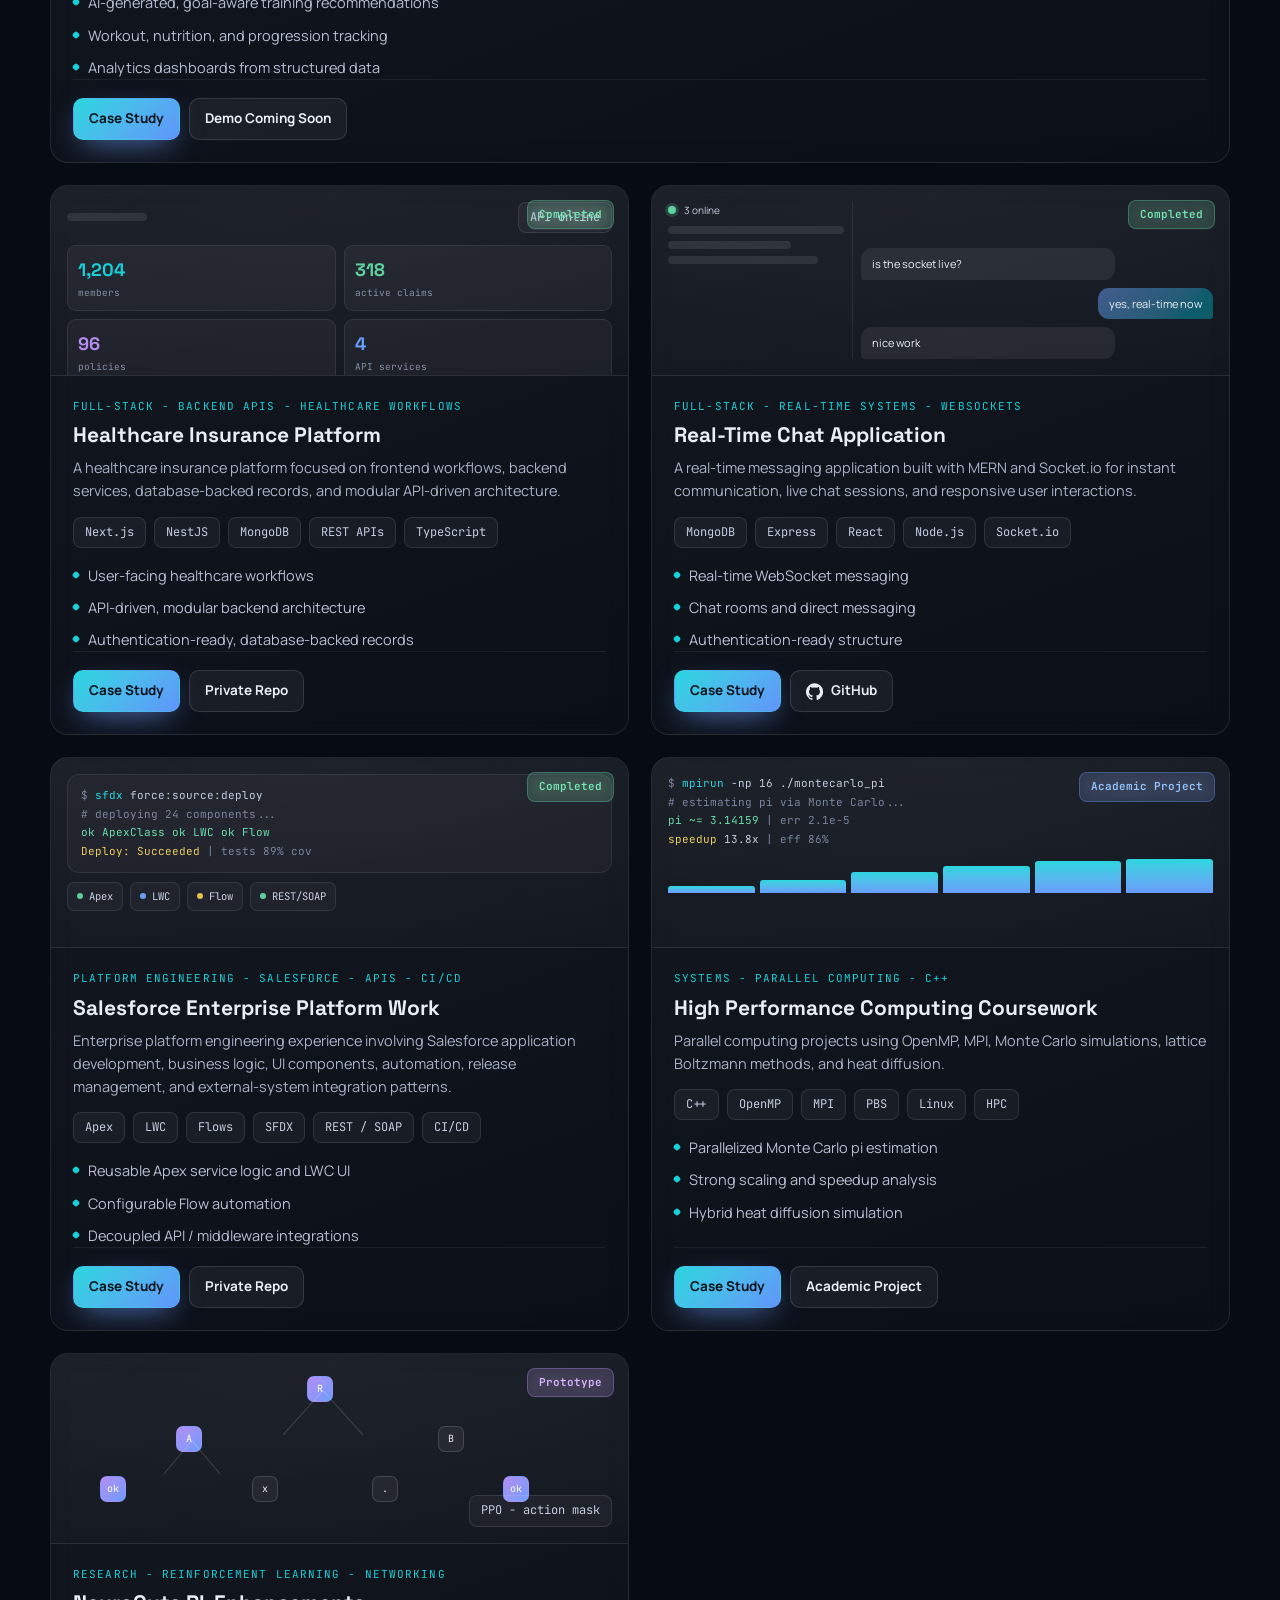
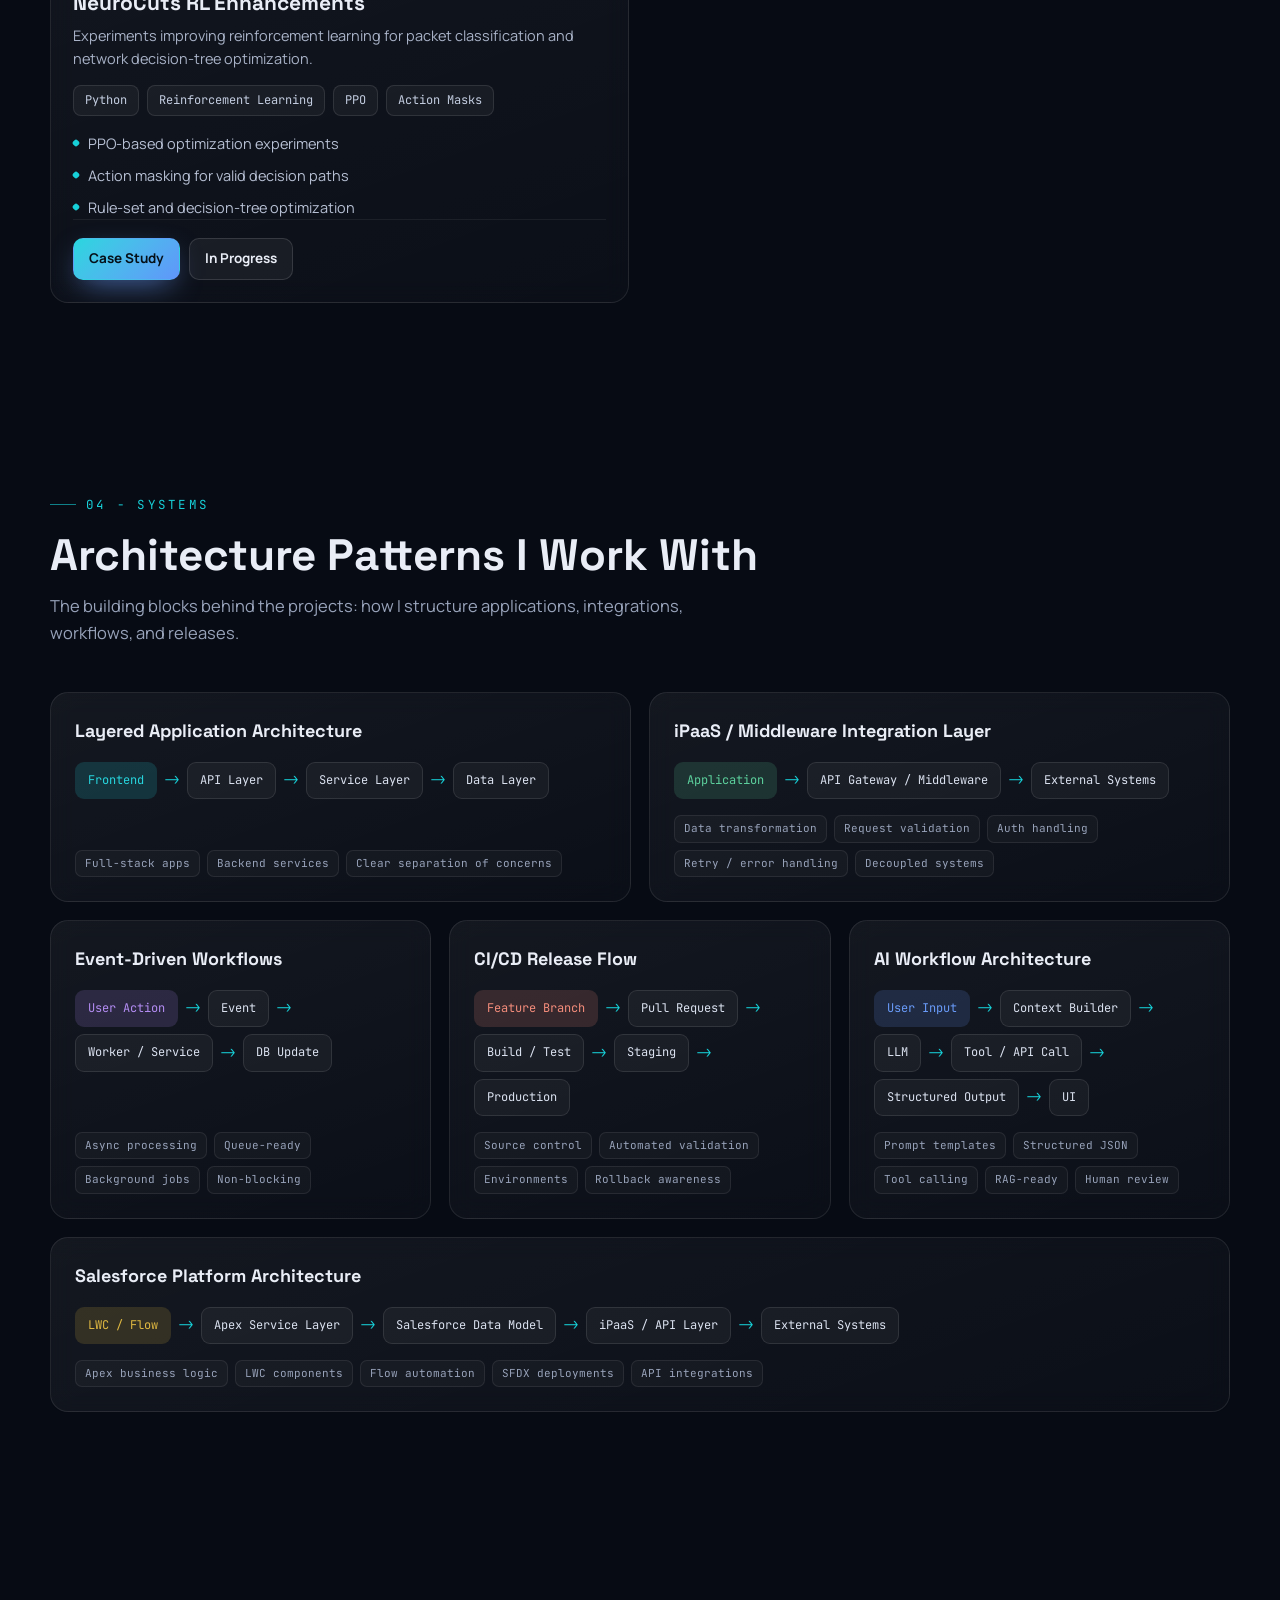
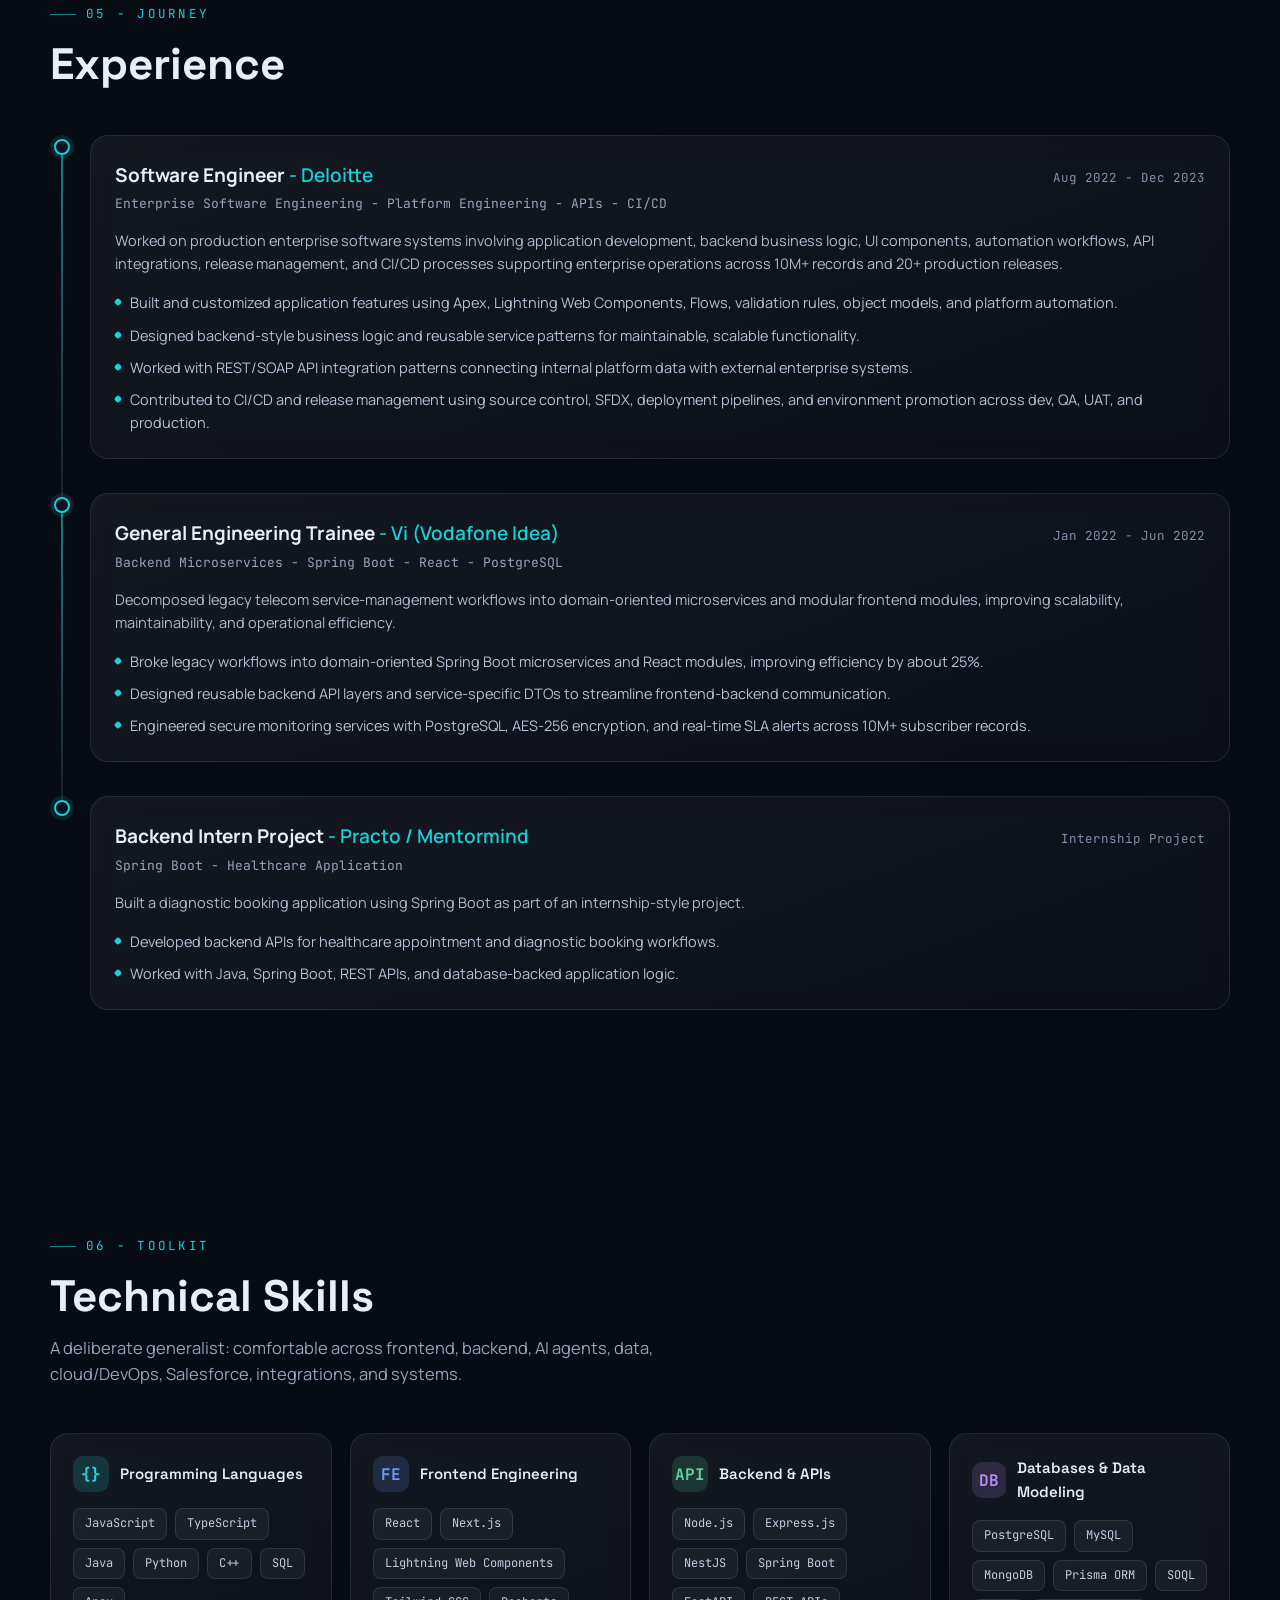
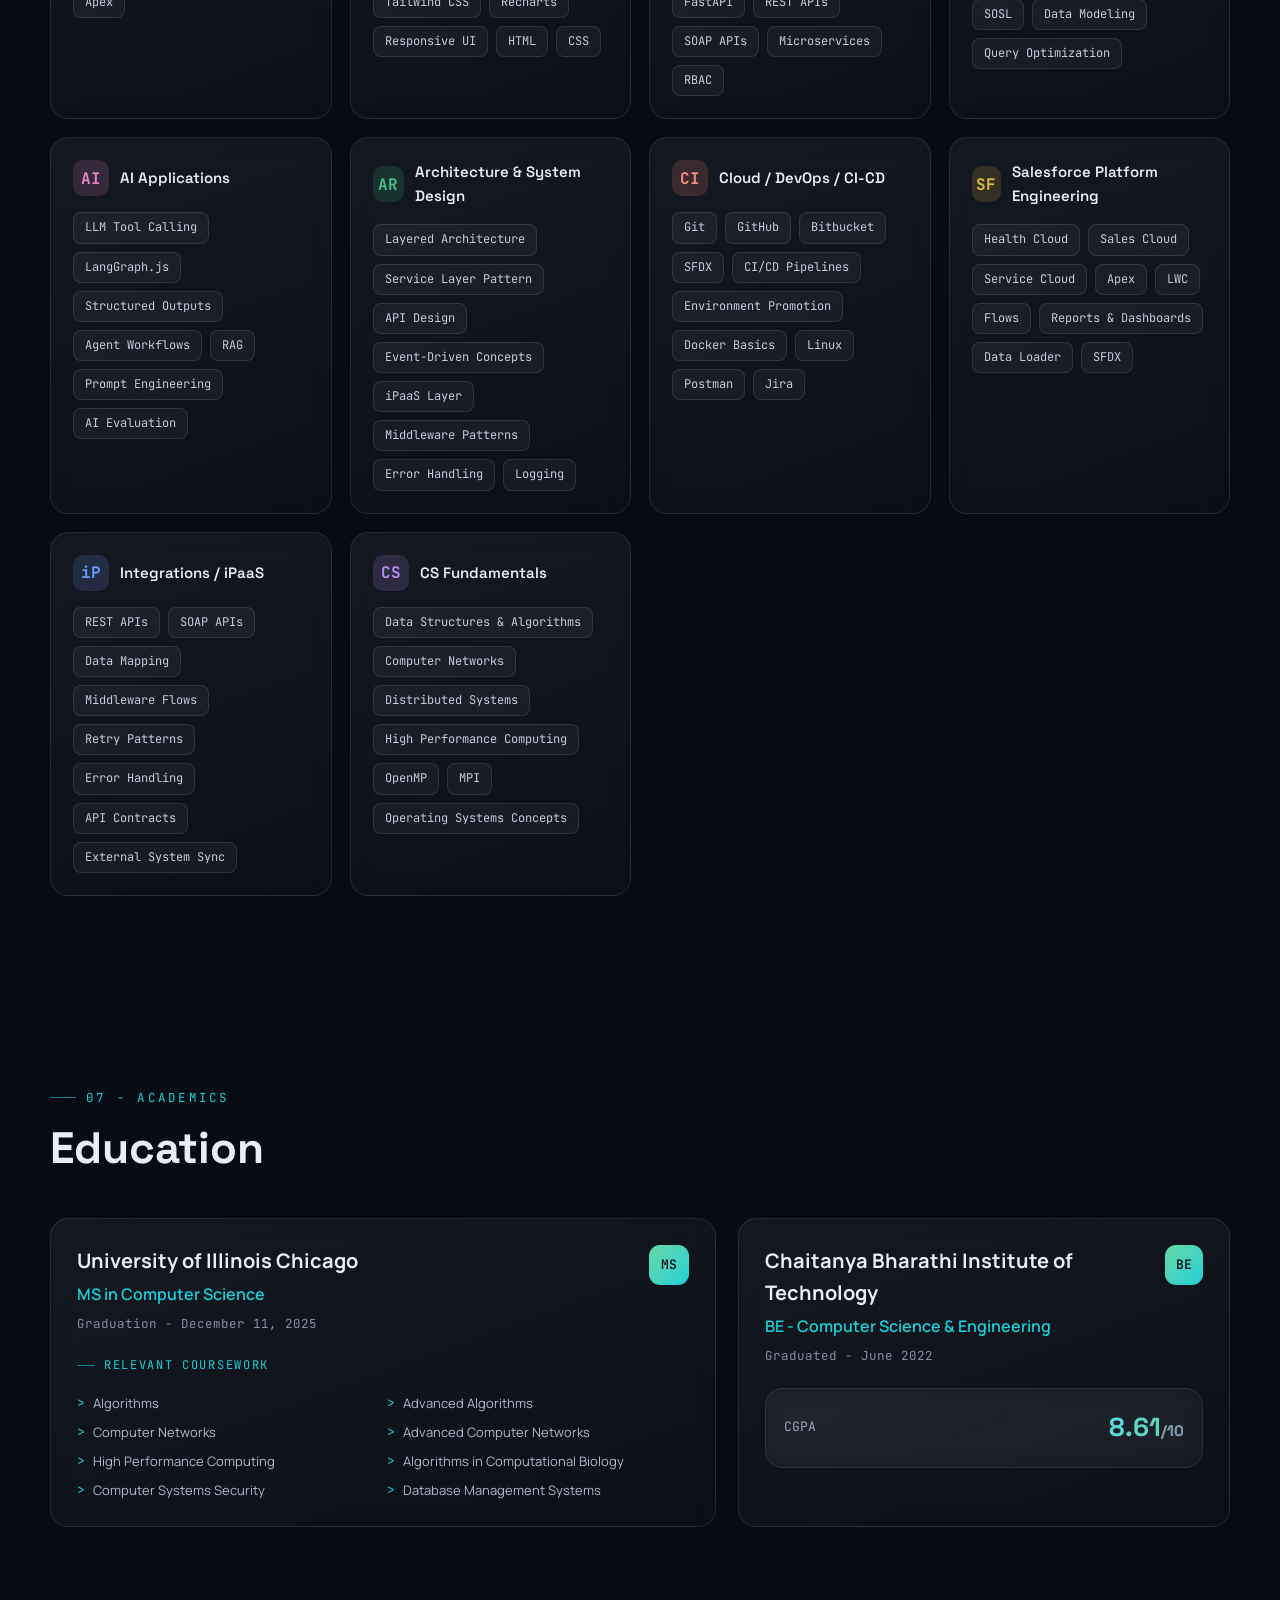
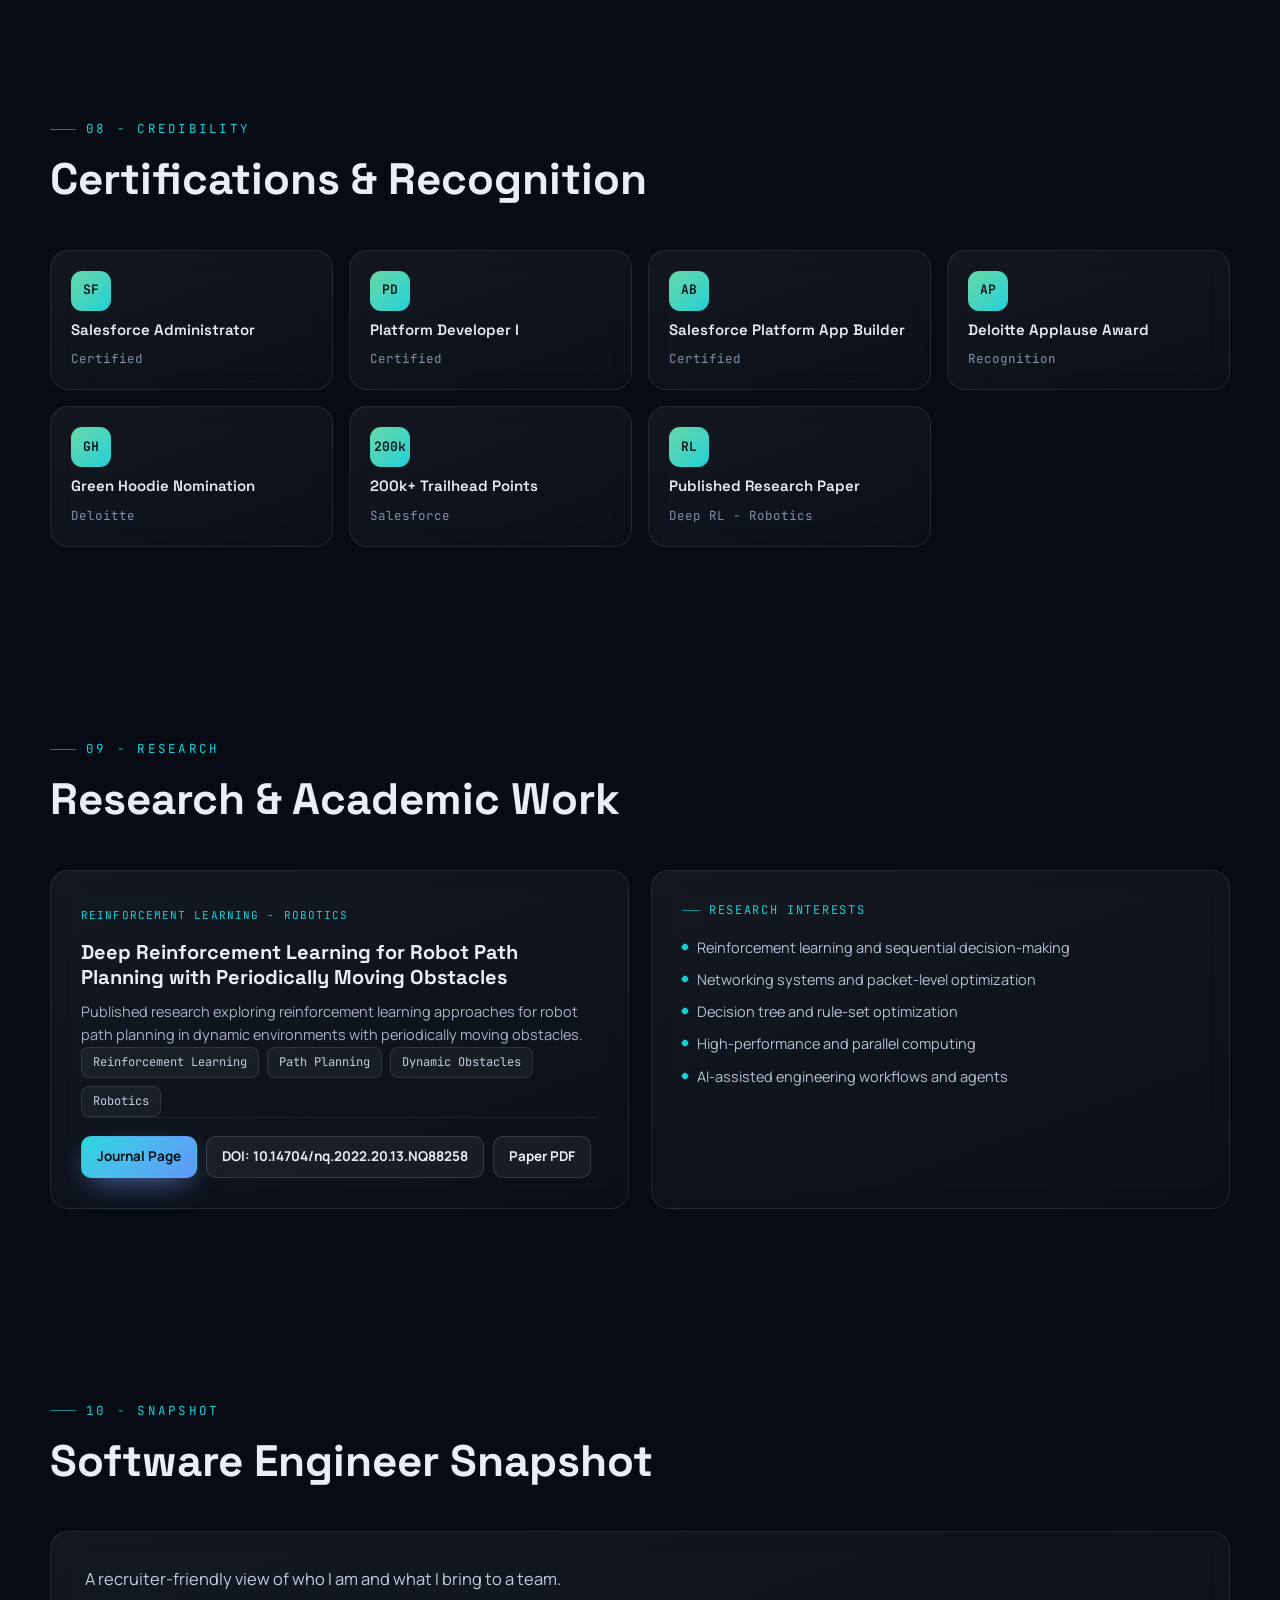
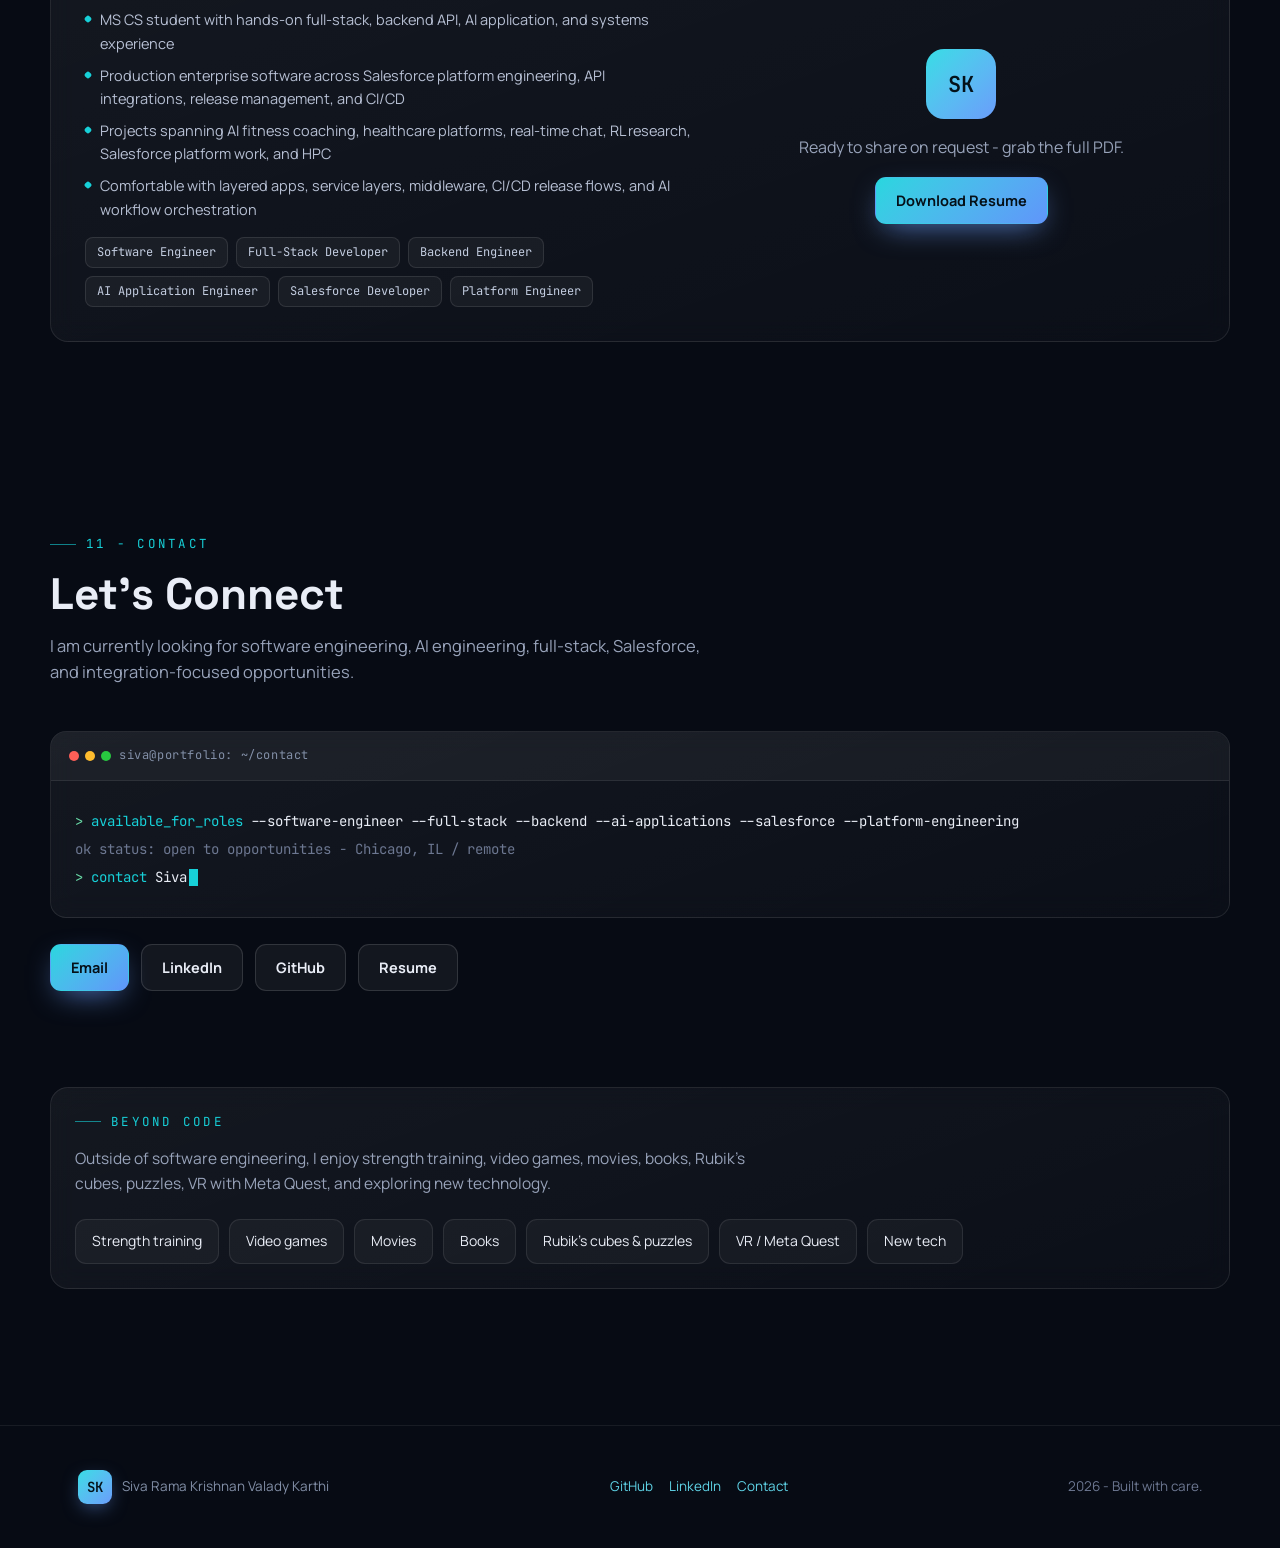
==== commit a3f81dce: "realmtalk push" ====
--- a/index.html
+++ b/index.html
@@ -247,6 +247,6 @@
     </div>
   </div>
 
-  <script src="app.js"></script>
+  <script src="app.js?v=20260708-chat-repo"></script>
 </body>
 </html>
--- a/styles.css
+++ b/styles.css
@@ -39,6 +39,7 @@
 .nav-links a:hover{color:#fff}
 .nav-cta{display:flex;gap:10px;align-items:center}
 .btn{display:inline-flex;align-items:center;justify-content:center;gap:8px;font-family:'Manrope';font-weight:700;font-size:14.5px;padding:11px 20px;border-radius:11px;cursor:pointer;border:1px solid transparent;transition:transform .18s,box-shadow .25s,background .2s,border-color .2s;white-space:nowrap}
+.btn-icon{width:17px;height:17px;fill:currentColor;flex:0 0 auto}
 .btn:hover{transform:translateY(-2px)}
 .btn-primary{background:linear-gradient(135deg,oklch(0.8 0.13 200),oklch(0.68 0.16 262));color:#051018;box-shadow:0 10px 30px -10px oklch(0.7 0.15 262/.8)}
 .btn-ghost{background:rgba(255,255,255,.05);border-color:rgba(255,255,255,.13);color:#e9edf6}
